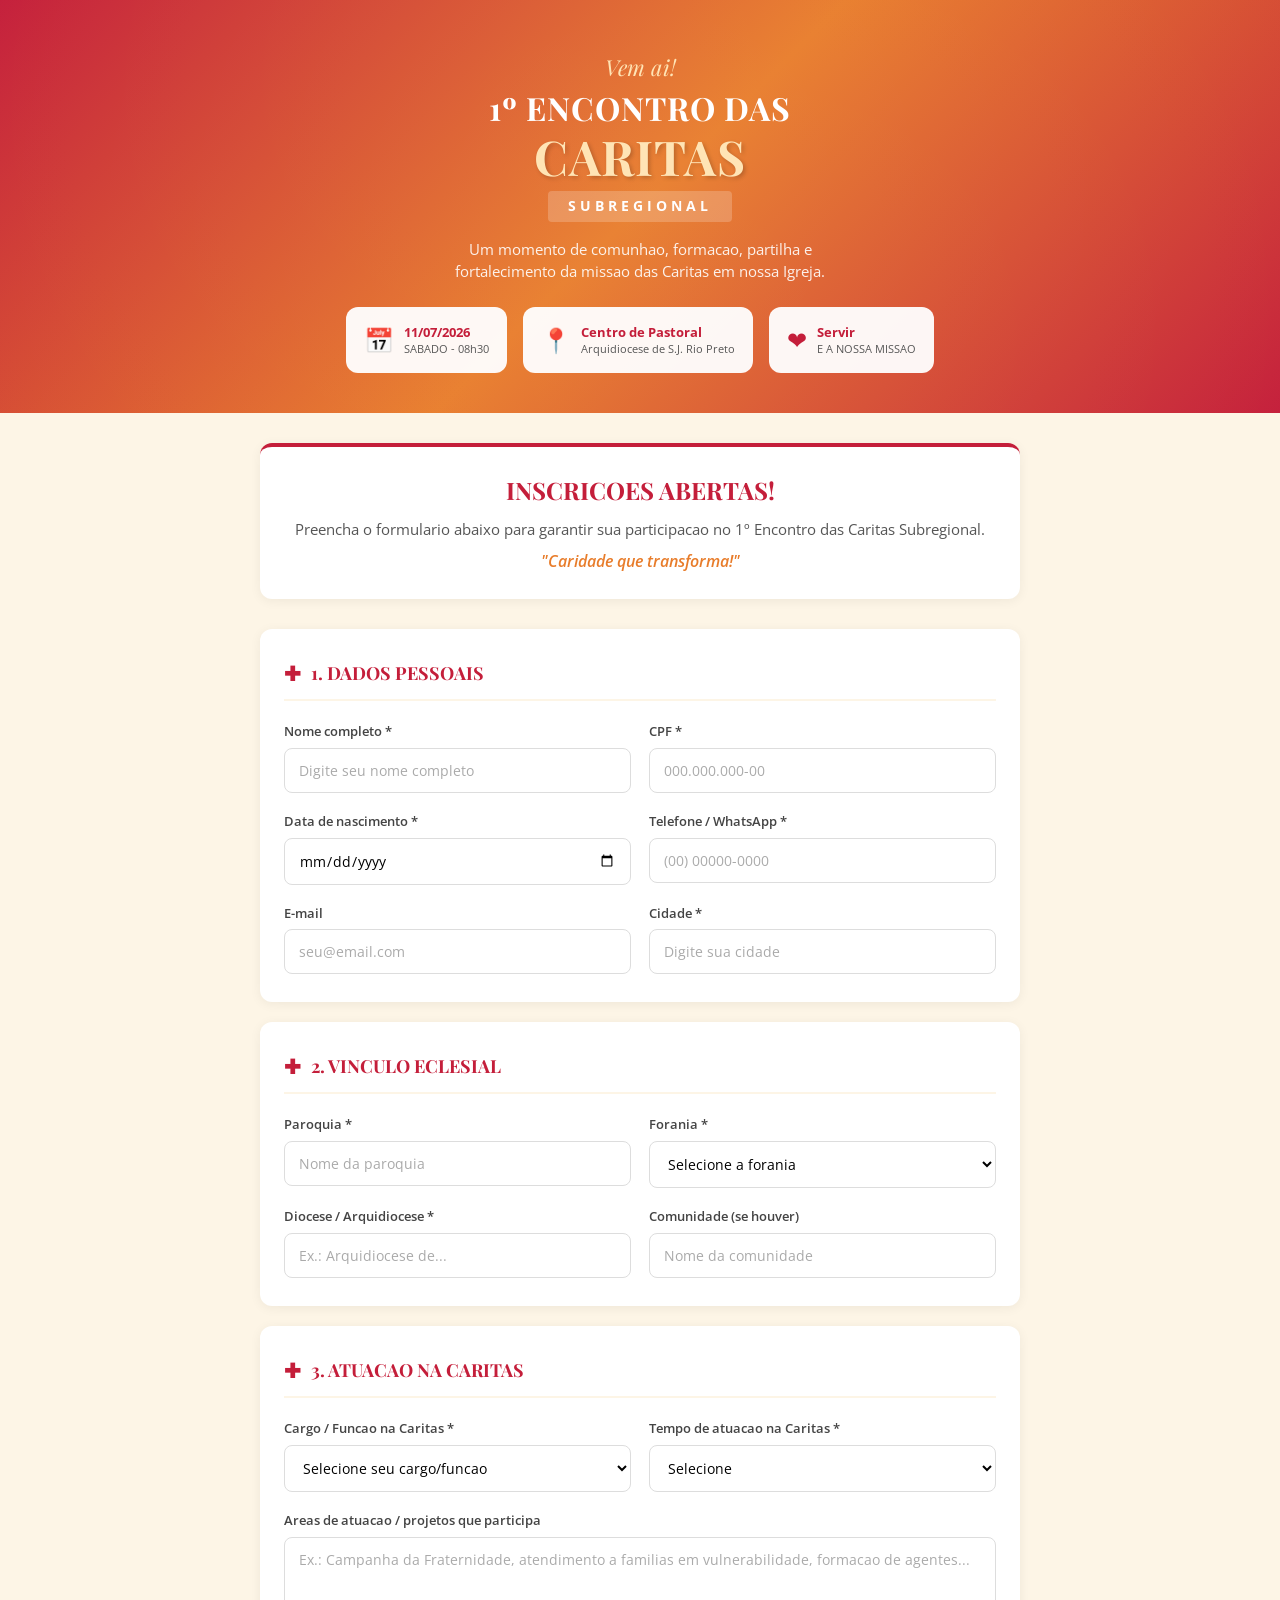
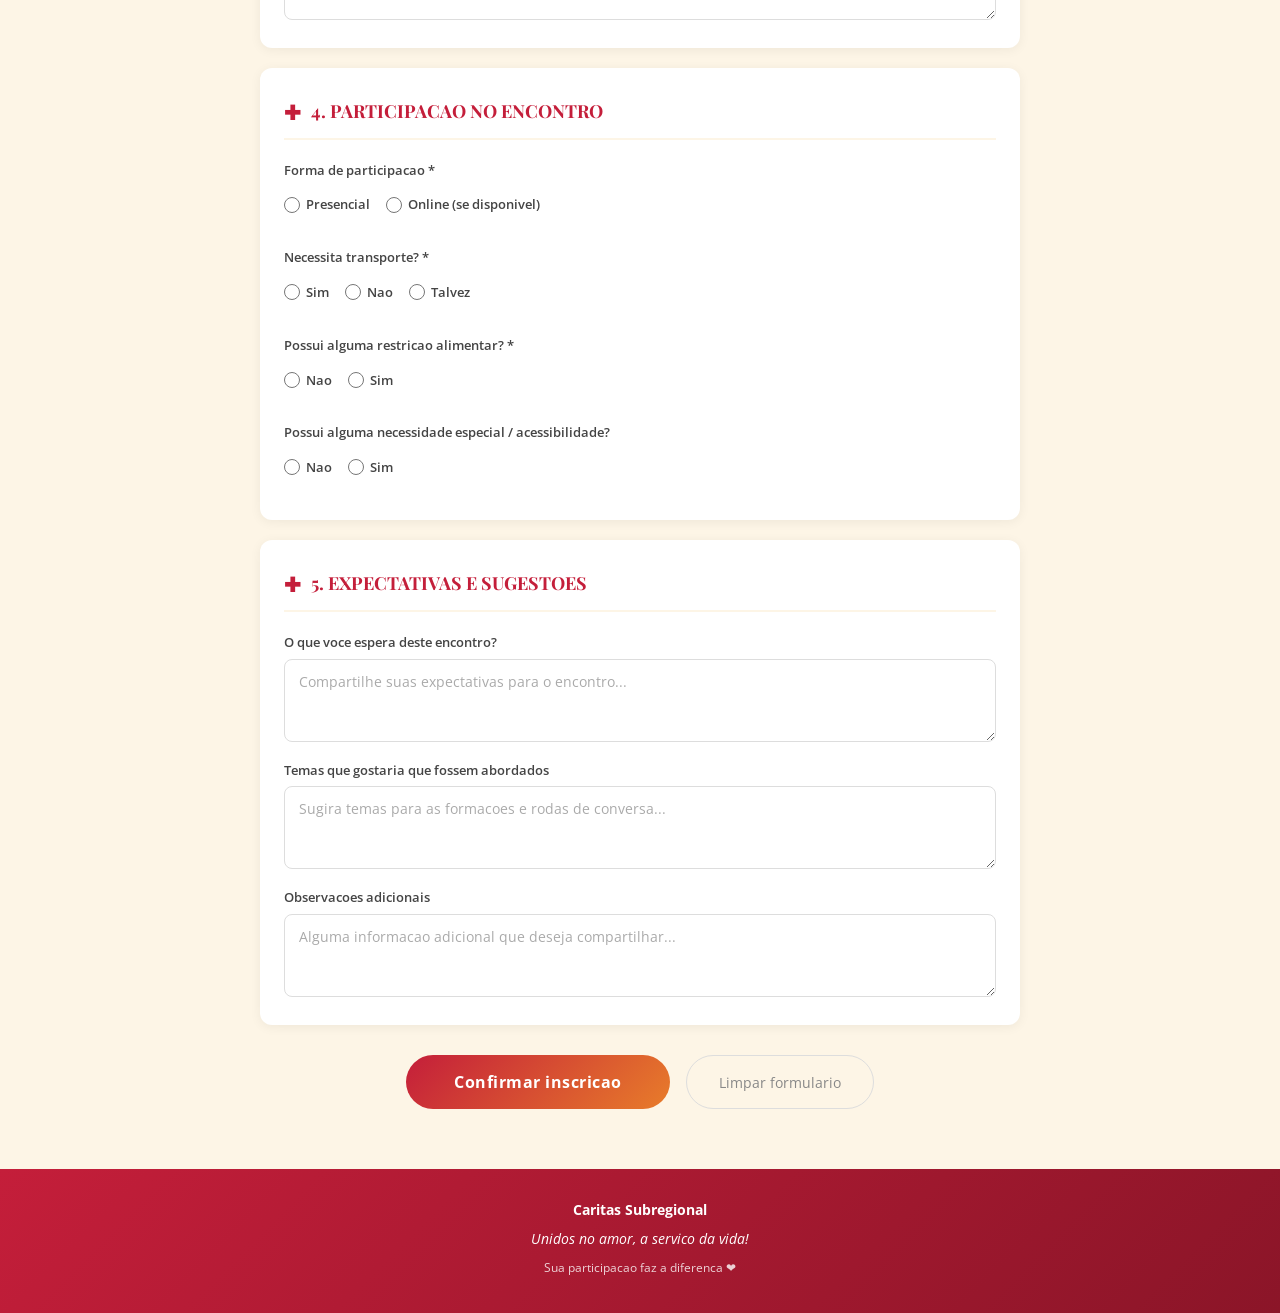
==== index.html @ 65e2354c "Add files via upload" ====
<!DOCTYPE html>
<html lang="pt-BR">
<head>
    <meta charset="UTF-8">
    <meta name="viewport" content="width=device-width, initial-scale=1.0">
    <title>1º Encontro das Cáritas Subregional - Inscrição</title>
    <link rel="preconnect" href="https://fonts.googleapis.com">
    <link rel="preconnect" href="https://fonts.gstatic.com" crossorigin>
    <link href="https://fonts.googleapis.com/css2?family=Playfair+Display:wght@400;600;700&family=Open+Sans:wght@400;500;600&display=swap" rel="stylesheet">
    <link rel="stylesheet" href="style.css">
</head>
<body>
    <!-- Header -->
    <header class="header">
        <div class="header-content">
            <p class="header-vem-ai">Vem ai!</p>
            <h1 class="header-title">1º ENCONTRO DAS<br><span class="highlight">CARITAS</span></h1>
            <p class="header-subtitle-tag">SUBREGIONAL</p>
            <p class="header-subtitle">Um momento de comunhao, formacao, partilha e<br>fortalecimento da missao das Caritas em nossa Igreja.</p>
            <div class="header-badges">
                <div class="badge-item">
                    <span class="badge-icon">&#128197;</span>
                    <span class="badge-text"><strong>11/07/2026</strong><br>SABADO - 08h30</span>
                </div>
                <div class="badge-item">
                    <span class="badge-icon">&#128205;</span>
                    <span class="badge-text"><strong>Centro de Pastoral</strong><br>Arquidiocese de S.J. Rio Preto</span>
                </div>
                <div class="badge-item">
                    <span class="badge-icon">&#10084;</span>
                    <span class="badge-text"><strong>Servir</strong><br>E A NOSSA MISSAO</span>
                </div>
            </div>
        </div>
    </header>

    <!-- Formulario -->
    <main class="container">
        <!-- Comunicado -->
        <div class="comunicado">
            <p class="comunicado-titulo">INSCRICOES ABERTAS!</p>
            <p class="comunicado-texto">Preencha o formulario abaixo para garantir sua participacao no 1º Encontro das Caritas Subregional.</p>
            <p class="comunicado-slogan"><em>"Caridade que transforma!"</em></p>
        </div>

        <form id="inscricaoForm">

            <!-- Secao 1 - Dados Pessoais -->
            <section class="form-section">
                <h2 class="section-title"><span class="section-icon">&#10010;</span> 1. DADOS PESSOAIS</h2>
                <div class="form-grid">
                    <div class="form-group">
                        <label for="nomeCompleto">Nome completo *</label>
                        <input type="text" id="nomeCompleto" name="nomeCompleto" placeholder="Digite seu nome completo" required>
                    </div>
                    <div class="form-group">
                        <label for="cpf">CPF *</label>
                        <input type="text" id="cpf" name="cpf" placeholder="000.000.000-00" required>
                    </div>
                    <div class="form-group">
                        <label for="dataNascimento">Data de nascimento *</label>
                        <input type="date" id="dataNascimento" name="dataNascimento" required>
                    </div>
                    <div class="form-group">
                        <label for="telefone">Telefone / WhatsApp *</label>
                        <input type="tel" id="telefone" name="telefone" placeholder="(00) 00000-0000" required>
                    </div>
                    <div class="form-group">
                        <label for="email">E-mail</label>
                        <input type="email" id="email" name="email" placeholder="seu@email.com">
                    </div>
                    <div class="form-group">
                        <label for="cidade">Cidade *</label>
                        <input type="text" id="cidade" name="cidade" placeholder="Digite sua cidade" required>
                    </div>
                </div>
            </section>

            <!-- Secao 2 - Vinculo Eclesial -->
            <section class="form-section">
                <h2 class="section-title"><span class="section-icon">&#10010;</span> 2. VINCULO ECLESIAL</h2>
                <div class="form-grid">
                    <div class="form-group">
                        <label for="paroquia">Paroquia *</label>
                        <input type="text" id="paroquia" name="paroquia" placeholder="Nome da paroquia" required>
                    </div>
                    <div class="form-group">
                        <label for="forania">Forania *</label>
                        <select id="forania" name="forania" required>
                            <option value="">Selecione a forania</option>
                            <option value="Forania Sagrado Coracao de Jesus">Forania Sagrado Coracao de Jesus</option>
                            <option value="Forania Santo Antonio de Padua">Forania Santo Antonio de Padua</option>
                            <option value="Forania Sao Judas Tadeu">Forania Sao Judas Tadeu</option>
                            <option value="Forania Nossa Senhora do Carmo">Forania Nossa Senhora do Carmo</option>
                            <option value="Forania Sao Jose">Forania Sao Jose</option>
                            <option value="Forania Madre Assunta">Forania Madre Assunta</option>
                            <option value="Forania Nossa Senhora Aparecida">Forania Nossa Senhora Aparecida</option>
                            <option value="Forania Monsenhor Angelo Angioni">Forania Monsenhor Angelo Angioni</option>
                            <option value="Forania Senhor Bom Jesus dos Castores">Forania Senhor Bom Jesus dos Castores</option>
                        </select>
                    </div>
                    <div class="form-group">
                        <label for="diocese">Diocese / Arquidiocese *</label>
                        <input type="text" id="diocese" name="diocese" placeholder="Ex.: Arquidiocese de..." required>
                    </div>
                    <div class="form-group">
                        <label for="comunidade">Comunidade (se houver)</label>
                        <input type="text" id="comunidade" name="comunidade" placeholder="Nome da comunidade">
                    </div>
                </div>
            </section>

            <!-- Secao 3 - Atuacao na Caritas -->
            <section class="form-section">
                <h2 class="section-title"><span class="section-icon">&#10010;</span> 3. ATUACAO NA CARITAS</h2>
                <div class="form-grid">
                    <div class="form-group">
                        <label for="cargoFuncao">Cargo / Funcao na Caritas *</label>
                        <select id="cargoFuncao" name="cargoFuncao" required>
                            <option value="">Selecione seu cargo/funcao</option>
                            <option value="Coordenador(a) Diocesano(a)">Coordenador(a) Diocesano(a)</option>
                            <option value="Coordenador(a) Paroquial">Coordenador(a) Paroquial</option>
                            <option value="Coordenador(a) Comunitario(a)">Coordenador(a) Comunitario(a)</option>
                            <option value="Vice-coordenador(a)">Vice-coordenador(a)</option>
                            <option value="Secretario(a)">Secretario(a)</option>
                            <option value="Tesoureiro(a)">Tesoureiro(a)</option>
                            <option value="Agente de Caridade">Agente de Caridade</option>
                            <option value="Voluntario(a)">Voluntario(a)</option>
                            <option value="Assessor(a) Eclesiastico(a)">Assessor(a) Eclesiastico(a)</option>
                            <option value="Membro da Diretoria">Membro da Diretoria</option>
                            <option value="Outro">Outro</option>
                        </select>
                    </div>
                    <div class="form-group" id="cargoOutroGroup" style="display: none;">
                        <label for="cargoOutro">Especifique o cargo/funcao *</label>
                        <input type="text" id="cargoOutro" name="cargoOutro" placeholder="Descreva seu cargo ou funcao">
                    </div>
                    <div class="form-group">
                        <label for="tempoAtuacao">Tempo de atuacao na Caritas *</label>
                        <select id="tempoAtuacao" name="tempoAtuacao" required>
                            <option value="">Selecione</option>
                            <option value="Menos de 1 ano">Menos de 1 ano</option>
                            <option value="1 a 3 anos">1 a 3 anos</option>
                            <option value="3 a 5 anos">3 a 5 anos</option>
                            <option value="5 a 10 anos">5 a 10 anos</option>
                            <option value="Mais de 10 anos">Mais de 10 anos</option>
                        </select>
                    </div>
                    <div class="form-group full-width">
                        <label for="areasAtuacao">Areas de atuacao / projetos que participa</label>
                        <textarea id="areasAtuacao" name="areasAtuacao" placeholder="Ex.: Campanha da Fraternidade, atendimento a familias em vulnerabilidade, formacao de agentes..." rows="3"></textarea>
                    </div>
                </div>
            </section>

            <!-- Secao 4 - Participacao no Encontro -->
            <section class="form-section">
                <h2 class="section-title"><span class="section-icon">&#10010;</span> 4. PARTICIPACAO NO ENCONTRO</h2>
                <div class="form-grid">
                    <div class="form-group full-width">
                        <label>Forma de participacao *</label>
                        <div class="radio-group">
                            <label class="radio-label"><input type="radio" name="formaParticipacao" value="Presencial" required> Presencial</label>
                            <label class="radio-label"><input type="radio" name="formaParticipacao" value="Online (se disponivel)"> Online (se disponivel)</label>
                        </div>
                    </div>
                    <div class="form-group full-width">
                        <label>Necessita transporte? *</label>
                        <div class="radio-group">
                            <label class="radio-label"><input type="radio" name="transporte" value="Sim" required> Sim</label>
                            <label class="radio-label"><input type="radio" name="transporte" value="Nao"> Nao</label>
                            <label class="radio-label"><input type="radio" name="transporte" value="Talvez"> Talvez</label>
                        </div>
                    </div>
                    <div class="form-group full-width">
                        <label>Possui alguma restricao alimentar? *</label>
                        <div class="radio-group">
                            <label class="radio-label"><input type="radio" name="restricaoAlimentar" value="Nao" required> Nao</label>
                            <label class="radio-label"><input type="radio" name="restricaoAlimentar" value="Sim"> Sim</label>
                        </div>
                    </div>
                    <div class="form-group" id="restricaoDetalheGroup" style="display: none;">
                        <label for="restricaoDetalhe">Qual restricao alimentar?</label>
                        <input type="text" id="restricaoDetalhe" name="restricaoDetalhe" placeholder="Ex.: vegetariano, intolerancia a lactose...">
                    </div>
                    <div class="form-group full-width">
                        <label>Possui alguma necessidade especial / acessibilidade?</label>
                        <div class="radio-group">
                            <label class="radio-label"><input type="radio" name="acessibilidade" value="Nao"> Nao</label>
                            <label class="radio-label"><input type="radio" name="acessibilidade" value="Sim"> Sim</label>
                        </div>
                    </div>
                    <div class="form-group" id="acessibilidadeDetalheGroup" style="display: none;">
                        <label for="acessibilidadeDetalhe">Qual necessidade?</label>
                        <input type="text" id="acessibilidadeDetalhe" name="acessibilidadeDetalhe" placeholder="Descreva a necessidade">
                    </div>
                </div>
            </section>

            <!-- Secao 5 - Expectativas -->
            <section class="form-section">
                <h2 class="section-title"><span class="section-icon">&#10010;</span> 5. EXPECTATIVAS E SUGESTOES</h2>
                <div class="form-grid">
                    <div class="form-group full-width">
                        <label for="expectativas">O que voce espera deste encontro?</label>
                        <textarea id="expectativas" name="expectativas" placeholder="Compartilhe suas expectativas para o encontro..." rows="3"></textarea>
                    </div>
                    <div class="form-group full-width">
                        <label for="temasSugeridos">Temas que gostaria que fossem abordados</label>
                        <textarea id="temasSugeridos" name="temasSugeridos" placeholder="Sugira temas para as formacoes e rodas de conversa..." rows="3"></textarea>
                    </div>
                    <div class="form-group full-width">
                        <label for="observacoes">Observacoes adicionais</label>
                        <textarea id="observacoes" name="observacoes" placeholder="Alguma informacao adicional que deseja compartilhar..." rows="3"></textarea>
                    </div>
                </div>
            </section>

            <!-- Botoes -->
            <div class="form-actions">
                <button type="submit" class="btn-submit">Confirmar inscricao</button>
                <button type="reset" class="btn-reset">Limpar formulario</button>
            </div>
        </form>

        <!-- Mensagem de sucesso -->
        <div id="successMessage" class="success-message" style="display: none;">
            <div class="success-icon">&#10003;</div>
            <h3>Inscricao realizada com sucesso!</h3>
            <p>Sua participacao faz a diferenca!</p>
            <div class="pagamento-box">
                <h4>Taxa de inscricao: R$ 35,00</h4>
                <p>Para confirmar sua participacao, efetue o pagamento clicando no botao abaixo:</p>
                <a href="https://pag.ae/81WWPmv7M" target="_blank" class="btn-pagamento">Pagar R$ 35,00 via PagBank</a>
                <p class="pagamento-obs">Aceita Pix, cartao de credito, debito e boleto.</p>
            </div>
            <p><em>"Unidos no amor, a servico da vida!"</em></p>
        </div>

        <!-- Loading -->
        <div id="loadingOverlay" class="loading-overlay" style="display: none;">
            <div class="loading-spinner"></div>
            <p>Enviando inscricao...</p>
        </div>
    </main>

    <!-- Footer -->
    <footer class="footer">
        <p><strong>Caritas Subregional</strong></p>
        <p><em>Unidos no amor, a servico da vida!</em></p>
        <p class="footer-small">Sua participacao faz a diferenca &#10084;</p>
    </footer>

    <script src="script.js"></script>
</body>
</html>
---- style.css ----
/* ============================================================
   CARITAS SUBREGIONAL - 1º Encontro
   Cores: Vermelho (#C41E3A), Laranja (#E87C2A), Bege (#FDF5E6)
   ============================================================ */

* {
    margin: 0;
    padding: 0;
    box-sizing: border-box;
}

body {
    font-family: 'Open Sans', sans-serif;
    background: #FDF5E6;
    color: #333;
    line-height: 1.6;
}

/* ============================================================
   HEADER
   ============================================================ */
.header {
    background: linear-gradient(135deg, #C41E3A 0%, #E87C2A 50%, #C41E3A 100%);
    padding: 50px 20px 40px;
    text-align: center;
    position: relative;
    overflow: hidden;
}

.header::before {
    content: '';
    position: absolute;
    top: -50%;
    left: -50%;
    width: 200%;
    height: 200%;
    background: radial-gradient(circle, rgba(255,255,255,0.05) 0%, transparent 70%);
    animation: pulse 4s ease-in-out infinite;
}

@keyframes pulse {
    0%, 100% { transform: scale(1); }
    50% { transform: scale(1.05); }
}

.header-content {
    position: relative;
    z-index: 1;
    max-width: 700px;
    margin: 0 auto;
}

.header-vem-ai {
    font-family: 'Playfair Display', serif;
    font-style: italic;
    color: #FFE4B5;
    font-size: 22px;
    margin-bottom: 4px;
}

.header-title {
    font-family: 'Playfair Display', serif;
    color: #fff;
    font-size: 32px;
    font-weight: 700;
    letter-spacing: 1px;
    line-height: 1.2;
    margin-bottom: 6px;
}

.header-title .highlight {
    font-size: 48px;
    display: block;
    color: #FFE4B5;
    text-shadow: 2px 2px 4px rgba(0,0,0,0.2);
}

.header-subtitle-tag {
    display: inline-block;
    background: rgba(255,255,255,0.2);
    color: #fff;
    padding: 4px 20px;
    border-radius: 4px;
    font-weight: 700;
    letter-spacing: 4px;
    font-size: 14px;
    margin-bottom: 16px;
}

.header-subtitle {
    color: rgba(255,255,255,0.9);
    font-size: 15px;
    line-height: 1.5;
    margin-bottom: 24px;
}

.header-badges {
    display: flex;
    justify-content: center;
    gap: 16px;
    flex-wrap: wrap;
}

.badge-item {
    background: rgba(255,255,255,0.95);
    border-radius: 12px;
    padding: 14px 18px;
    display: flex;
    align-items: center;
    gap: 10px;
    min-width: 160px;
}

.badge-icon {
    font-size: 24px;
    color: #C41E3A;
}

.badge-text {
    font-size: 11px;
    color: #555;
    text-align: left;
    line-height: 1.4;
}

.badge-text strong {
    color: #C41E3A;
    font-size: 13px;
}

/* ============================================================
   CONTAINER
   ============================================================ */
.container {
    max-width: 800px;
    margin: 0 auto;
    padding: 30px 20px 60px;
}

/* ============================================================
   COMUNICADO
   ============================================================ */
.comunicado {
    background: #fff;
    border-radius: 12px;
    padding: 24px;
    margin-bottom: 30px;
    text-align: center;
    box-shadow: 0 2px 12px rgba(0,0,0,0.06);
    border-top: 4px solid #C41E3A;
}

.comunicado-titulo {
    font-family: 'Playfair Display', serif;
    font-size: 24px;
    font-weight: 700;
    color: #C41E3A;
    margin-bottom: 8px;
}

.comunicado-texto {
    font-size: 15px;
    color: #555;
    margin-bottom: 8px;
}

.comunicado-slogan {
    font-size: 16px;
    color: #E87C2A;
    font-weight: 600;
}

/* ============================================================
   FORM SECTIONS
   ============================================================ */
.form-section {
    background: #fff;
    border-radius: 12px;
    padding: 28px 24px;
    margin-bottom: 20px;
    box-shadow: 0 2px 12px rgba(0,0,0,0.06);
}

.section-title {
    font-family: 'Playfair Display', serif;
    font-size: 18px;
    color: #C41E3A;
    margin-bottom: 20px;
    padding-bottom: 10px;
    border-bottom: 2px solid #FDF5E6;
    display: flex;
    align-items: center;
    gap: 10px;
}

.section-icon {
    color: #C41E3A;
    font-size: 20px;
}

.form-grid {
    display: grid;
    grid-template-columns: repeat(2, 1fr);
    gap: 18px;
}

.form-group {
    display: flex;
    flex-direction: column;
}

.form-group.full-width {
    grid-column: 1 / -1;
}

.form-group label {
    font-size: 13px;
    font-weight: 600;
    color: #444;
    margin-bottom: 6px;
}

.form-group input,
.form-group select,
.form-group textarea {
    padding: 12px 14px;
    border: 1px solid #ddd;
    border-radius: 8px;
    font-size: 14px;
    font-family: 'Open Sans', sans-serif;
    transition: border-color 0.3s, box-shadow 0.3s;
    background: #fff;
}

.form-group input:focus,
.form-group select:focus,
.form-group textarea:focus {
    outline: none;
    border-color: #C41E3A;
    box-shadow: 0 0 0 3px rgba(196, 30, 58, 0.1);
}

.form-group input::placeholder,
.form-group textarea::placeholder {
    color: #aaa;
}

.form-group small {
    font-size: 11px;
    color: #888;
    margin-top: 4px;
}

.form-group textarea {
    resize: vertical;
    min-height: 80px;
}

/* Radio & Checkbox */
.radio-group {
    display: flex;
    flex-wrap: wrap;
    gap: 16px;
    padding: 8px 0;
}

.radio-label {
    display: flex;
    align-items: center;
    gap: 6px;
    font-size: 14px;
    color: #555;
    cursor: pointer;
}

.radio-label input[type="radio"] {
    accent-color: #C41E3A;
    width: 16px;
    height: 16px;
}

/* ============================================================
   BUTTONS
   ============================================================ */
.form-actions {
    display: flex;
    gap: 16px;
    justify-content: center;
    margin-top: 30px;
    flex-wrap: wrap;
}

.btn-submit {
    background: linear-gradient(135deg, #C41E3A, #E87C2A);
    color: #fff;
    border: none;
    padding: 16px 48px;
    font-size: 16px;
    font-weight: 700;
    border-radius: 50px;
    cursor: pointer;
    font-family: 'Open Sans', sans-serif;
    transition: transform 0.2s, box-shadow 0.2s;
    letter-spacing: 0.5px;
}

.btn-submit:hover {
    transform: translateY(-2px);
    box-shadow: 0 6px 20px rgba(196, 30, 58, 0.3);
}

.btn-submit:active {
    transform: translateY(0);
}

.btn-reset {
    background: transparent;
    color: #888;
    border: 1px solid #ddd;
    padding: 16px 32px;
    font-size: 14px;
    border-radius: 50px;
    cursor: pointer;
    font-family: 'Open Sans', sans-serif;
    transition: background 0.2s, color 0.2s;
}

.btn-reset:hover {
    background: #f5f5f5;
    color: #555;
}

/* ============================================================
   SUCCESS MESSAGE
   ============================================================ */
.success-message {
    text-align: center;
    padding: 60px 20px;
}

.success-icon {
    width: 80px;
    height: 80px;
    background: linear-gradient(135deg, #28a745, #20c997);
    color: #fff;
    font-size: 40px;
    border-radius: 50%;
    display: flex;
    align-items: center;
    justify-content: center;
    margin: 0 auto 20px;
}

.success-message h3 {
    font-family: 'Playfair Display', serif;
    font-size: 24px;
    color: #C41E3A;
    margin-bottom: 12px;
}

.success-message p {
    font-size: 15px;
    color: #555;
    line-height: 1.7;
}

/* Pagamento */
.pagamento-box {
    background: #fff9f0;
    border: 2px solid #E87C2A;
    border-radius: 12px;
    padding: 24px;
    margin: 24px 0;
    text-align: center;
}

.pagamento-box h4 {
    font-size: 20px;
    color: #C41E3A;
    margin-bottom: 8px;
}

.pagamento-box p {
    font-size: 14px;
    color: #555;
    margin-bottom: 16px;
}

.btn-pagamento {
    display: inline-block;
    background: linear-gradient(135deg, #00a650, #00c853);
    color: #fff;
    padding: 16px 40px;
    border-radius: 50px;
    font-size: 18px;
    font-weight: 700;
    text-decoration: none;
    transition: transform 0.2s, box-shadow 0.2s;
}

.btn-pagamento:hover {
    transform: translateY(-2px);
    box-shadow: 0 6px 20px rgba(0, 166, 80, 0.3);
}

.pagamento-obs {
    font-size: 12px !important;
    color: #888 !important;
    margin-top: 12px !important;
    margin-bottom: 0 !important;
}

/* ============================================================
   LOADING
   ============================================================ */
.loading-overlay {
    position: fixed;
    top: 0;
    left: 0;
    right: 0;
    bottom: 0;
    background: rgba(0,0,0,0.5);
    display: flex;
    flex-direction: column;
    align-items: center;
    justify-content: center;
    z-index: 9999;
}

.loading-spinner {
    width: 50px;
    height: 50px;
    border: 4px solid rgba(255,255,255,0.3);
    border-top: 4px solid #fff;
    border-radius: 50%;
    animation: spin 0.8s linear infinite;
    margin-bottom: 16px;
}

@keyframes spin {
    to { transform: rotate(360deg); }
}

.loading-overlay p {
    color: #fff;
    font-size: 16px;
    font-weight: 500;
}

/* ============================================================
   FOOTER
   ============================================================ */
.footer {
    background: linear-gradient(135deg, #C41E3A, #8B1528);
    color: #fff;
    text-align: center;
    padding: 30px 20px;
}

.footer p {
    margin-bottom: 6px;
    font-size: 14px;
}

.footer .footer-small {
    font-size: 12px;
    opacity: 0.8;
    margin-top: 8px;
}

/* ============================================================
   RESPONSIVE
   ============================================================ */
@media (max-width: 768px) {
    .header {
        padding: 35px 16px 30px;
    }

    .header-title {
        font-size: 24px;
    }

    .header-title .highlight {
        font-size: 36px;
    }

    .header-badges {
        flex-direction: column;
        align-items: center;
    }

    .badge-item {
        min-width: 220px;
    }

    .form-grid {
        grid-template-columns: 1fr;
    }

    .form-section {
        padding: 20px 16px;
    }

    .form-actions {
        flex-direction: column;
        align-items: center;
    }

    .btn-submit,
    .btn-reset {
        width: 100%;
        max-width: 300px;
    }
}

@media (max-width: 480px) {
    .header-title {
        font-size: 20px;
    }

    .header-title .highlight {
        font-size: 30px;
    }

    .header-subtitle {
        font-size: 13px;
    }

    .comunicado-titulo {
        font-size: 20px;
    }
}
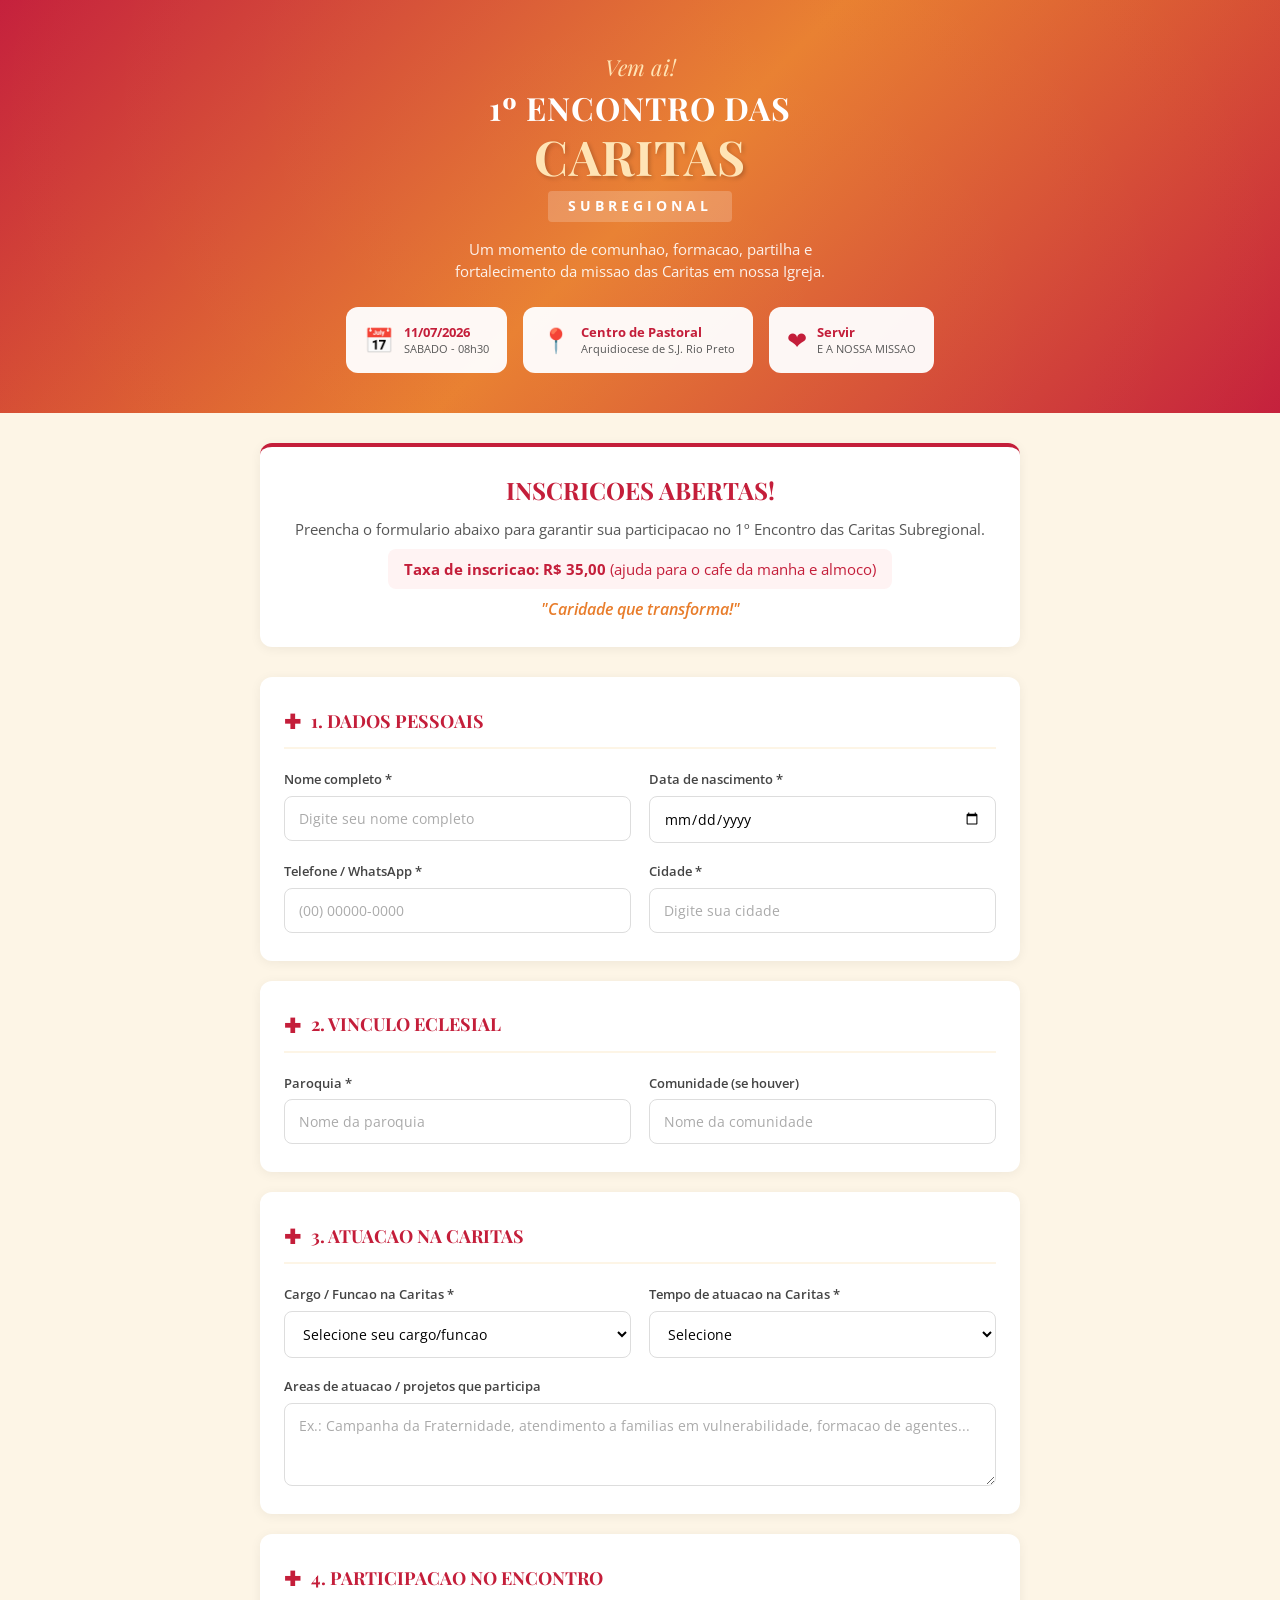
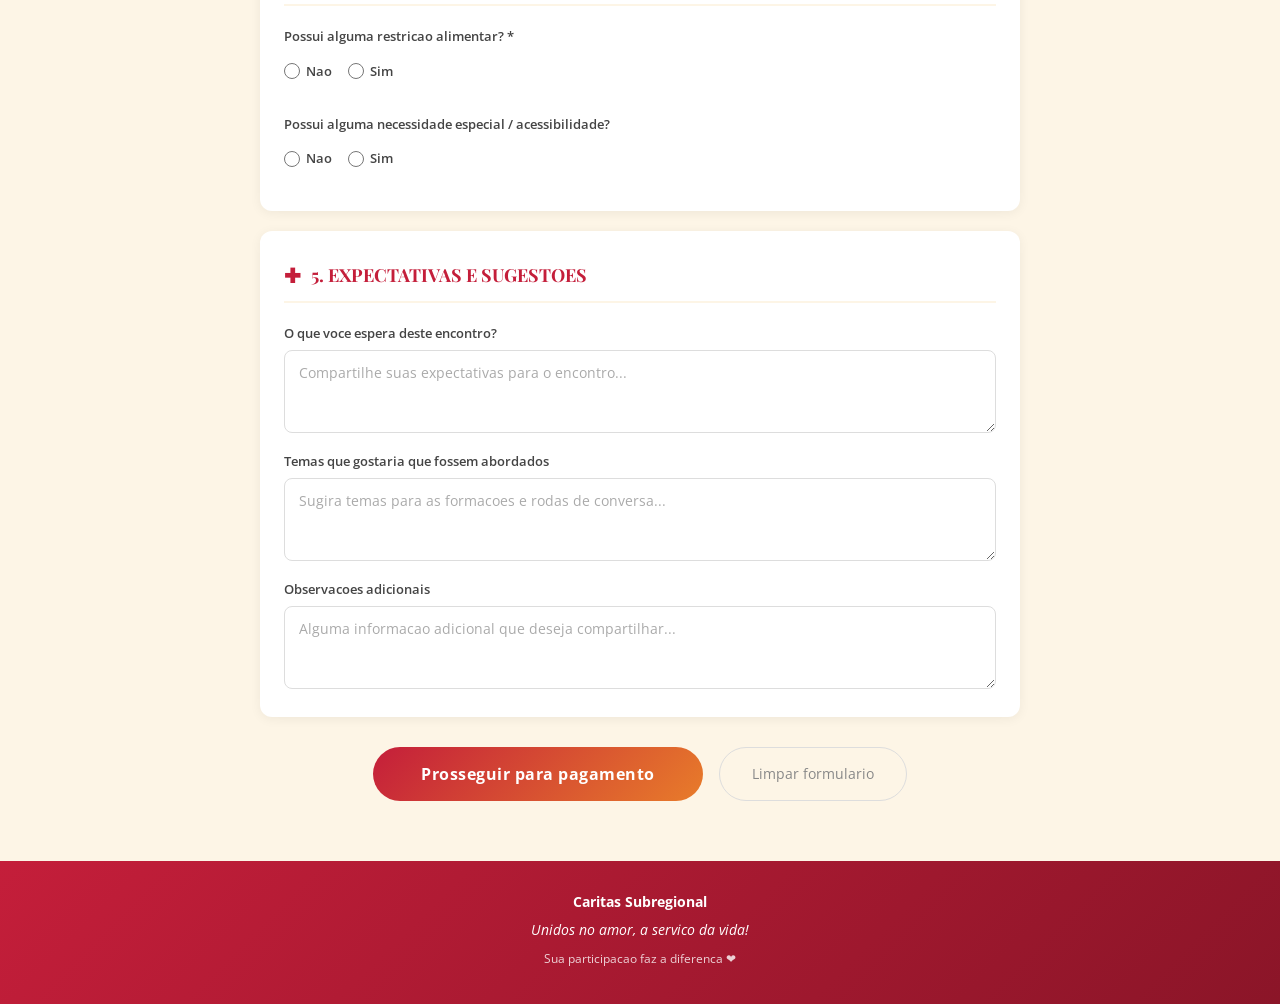
==== commit 954f9f23: "Add files via upload" ====
--- a/index.html
+++ b/index.html
@@ -40,6 +40,7 @@
         <div class="comunicado">
             <p class="comunicado-titulo">INSCRICOES ABERTAS!</p>
             <p class="comunicado-texto">Preencha o formulario abaixo para garantir sua participacao no 1º Encontro das Caritas Subregional.</p>
+            <p class="comunicado-taxa"><strong>Taxa de inscricao: R$ 35,00</strong> (ajuda para o cafe da manha e almoco)</p>
             <p class="comunicado-slogan"><em>"Caridade que transforma!"</em></p>
         </div>
 
@@ -54,10 +55,6 @@
                         <input type="text" id="nomeCompleto" name="nomeCompleto" placeholder="Digite seu nome completo" required>
                     </div>
                     <div class="form-group">
-                        <label for="cpf">CPF *</label>
-                        <input type="text" id="cpf" name="cpf" placeholder="000.000.000-00" required>
-                    </div>
-                    <div class="form-group">
                         <label for="dataNascimento">Data de nascimento *</label>
                         <input type="date" id="dataNascimento" name="dataNascimento" required>
                     </div>
@@ -66,10 +63,6 @@
                         <input type="tel" id="telefone" name="telefone" placeholder="(00) 00000-0000" required>
                     </div>
                     <div class="form-group">
-                        <label for="email">E-mail</label>
-                        <input type="email" id="email" name="email" placeholder="seu@email.com">
-                    </div>
-                    <div class="form-group">
                         <label for="cidade">Cidade *</label>
                         <input type="text" id="cidade" name="cidade" placeholder="Digite sua cidade" required>
                     </div>
@@ -83,25 +76,6 @@
                     <div class="form-group">
                         <label for="paroquia">Paroquia *</label>
                         <input type="text" id="paroquia" name="paroquia" placeholder="Nome da paroquia" required>
-                    </div>
-                    <div class="form-group">
-                        <label for="forania">Forania *</label>
-                        <select id="forania" name="forania" required>
-                            <option value="">Selecione a forania</option>
-                            <option value="Forania Sagrado Coracao de Jesus">Forania Sagrado Coracao de Jesus</option>
-                            <option value="Forania Santo Antonio de Padua">Forania Santo Antonio de Padua</option>
-                            <option value="Forania Sao Judas Tadeu">Forania Sao Judas Tadeu</option>
-                            <option value="Forania Nossa Senhora do Carmo">Forania Nossa Senhora do Carmo</option>
-                            <option value="Forania Sao Jose">Forania Sao Jose</option>
-                            <option value="Forania Madre Assunta">Forania Madre Assunta</option>
-                            <option value="Forania Nossa Senhora Aparecida">Forania Nossa Senhora Aparecida</option>
-                            <option value="Forania Monsenhor Angelo Angioni">Forania Monsenhor Angelo Angioni</option>
-                            <option value="Forania Senhor Bom Jesus dos Castores">Forania Senhor Bom Jesus dos Castores</option>
-                        </select>
-                    </div>
-                    <div class="form-group">
-                        <label for="diocese">Diocese / Arquidiocese *</label>
-                        <input type="text" id="diocese" name="diocese" placeholder="Ex.: Arquidiocese de..." required>
                     </div>
                     <div class="form-group">
                         <label for="comunidade">Comunidade (se houver)</label>
@@ -158,21 +132,6 @@
                 <h2 class="section-title"><span class="section-icon">&#10010;</span> 4. PARTICIPACAO NO ENCONTRO</h2>
                 <div class="form-grid">
                     <div class="form-group full-width">
-                        <label>Forma de participacao *</label>
-                        <div class="radio-group">
-                            <label class="radio-label"><input type="radio" name="formaParticipacao" value="Presencial" required> Presencial</label>
-                            <label class="radio-label"><input type="radio" name="formaParticipacao" value="Online (se disponivel)"> Online (se disponivel)</label>
-                        </div>
-                    </div>
-                    <div class="form-group full-width">
-                        <label>Necessita transporte? *</label>
-                        <div class="radio-group">
-                            <label class="radio-label"><input type="radio" name="transporte" value="Sim" required> Sim</label>
-                            <label class="radio-label"><input type="radio" name="transporte" value="Nao"> Nao</label>
-                            <label class="radio-label"><input type="radio" name="transporte" value="Talvez"> Talvez</label>
-                        </div>
-                    </div>
-                    <div class="form-group full-width">
                         <label>Possui alguma restricao alimentar? *</label>
                         <div class="radio-group">
                             <label class="radio-label"><input type="radio" name="restricaoAlimentar" value="Nao" required> Nao</label>
@@ -218,7 +177,7 @@
 
             <!-- Botoes -->
             <div class="form-actions">
-                <button type="submit" class="btn-submit">Confirmar inscricao</button>
+                <button type="submit" class="btn-submit">Prosseguir para pagamento</button>
                 <button type="reset" class="btn-reset">Limpar formulario</button>
             </div>
         </form>
--- a/style.css
+++ b/style.css
@@ -168,6 +168,16 @@
     font-size: 16px;
     color: #E87C2A;
     font-weight: 600;
+}
+
+.comunicado-taxa {
+    font-size: 15px;
+    color: #C41E3A;
+    margin-bottom: 8px;
+    padding: 8px 16px;
+    background: #fff3f3;
+    border-radius: 8px;
+    display: inline-block;
 }
 
 /* ============================================================
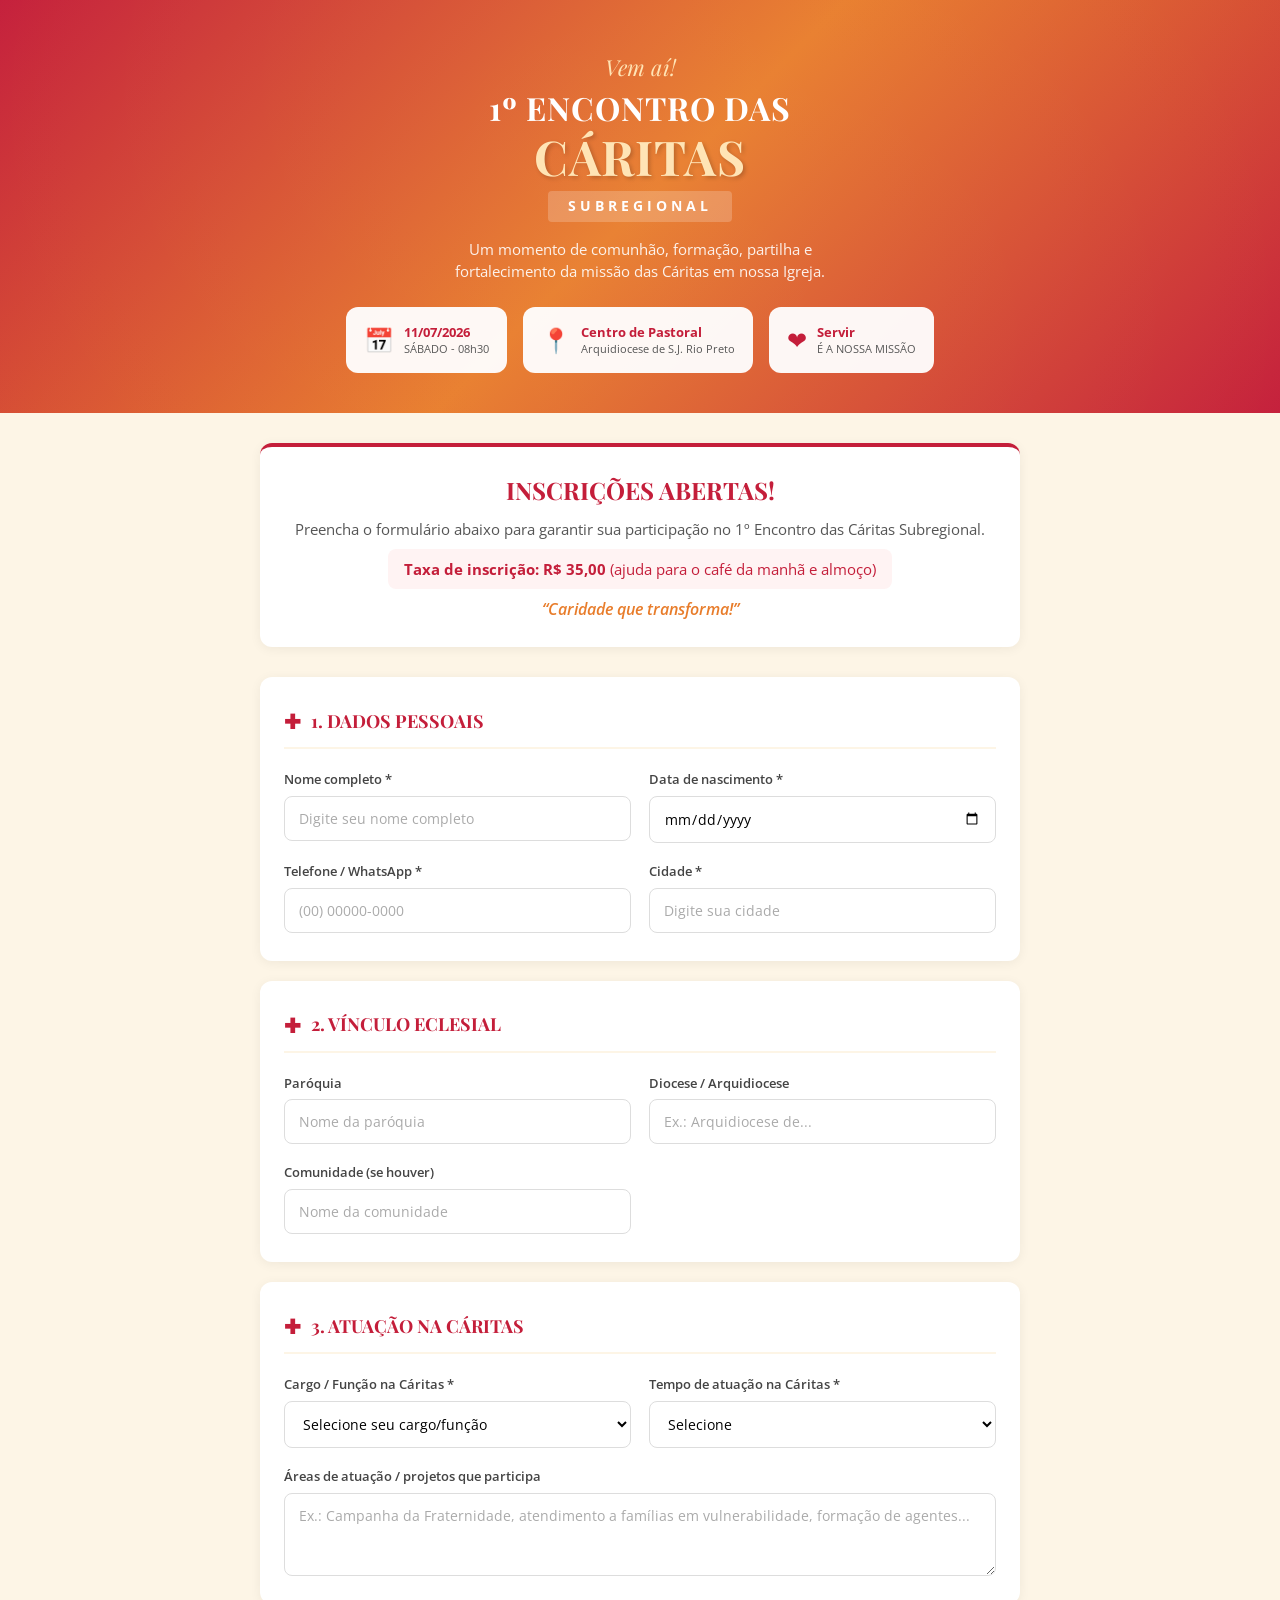
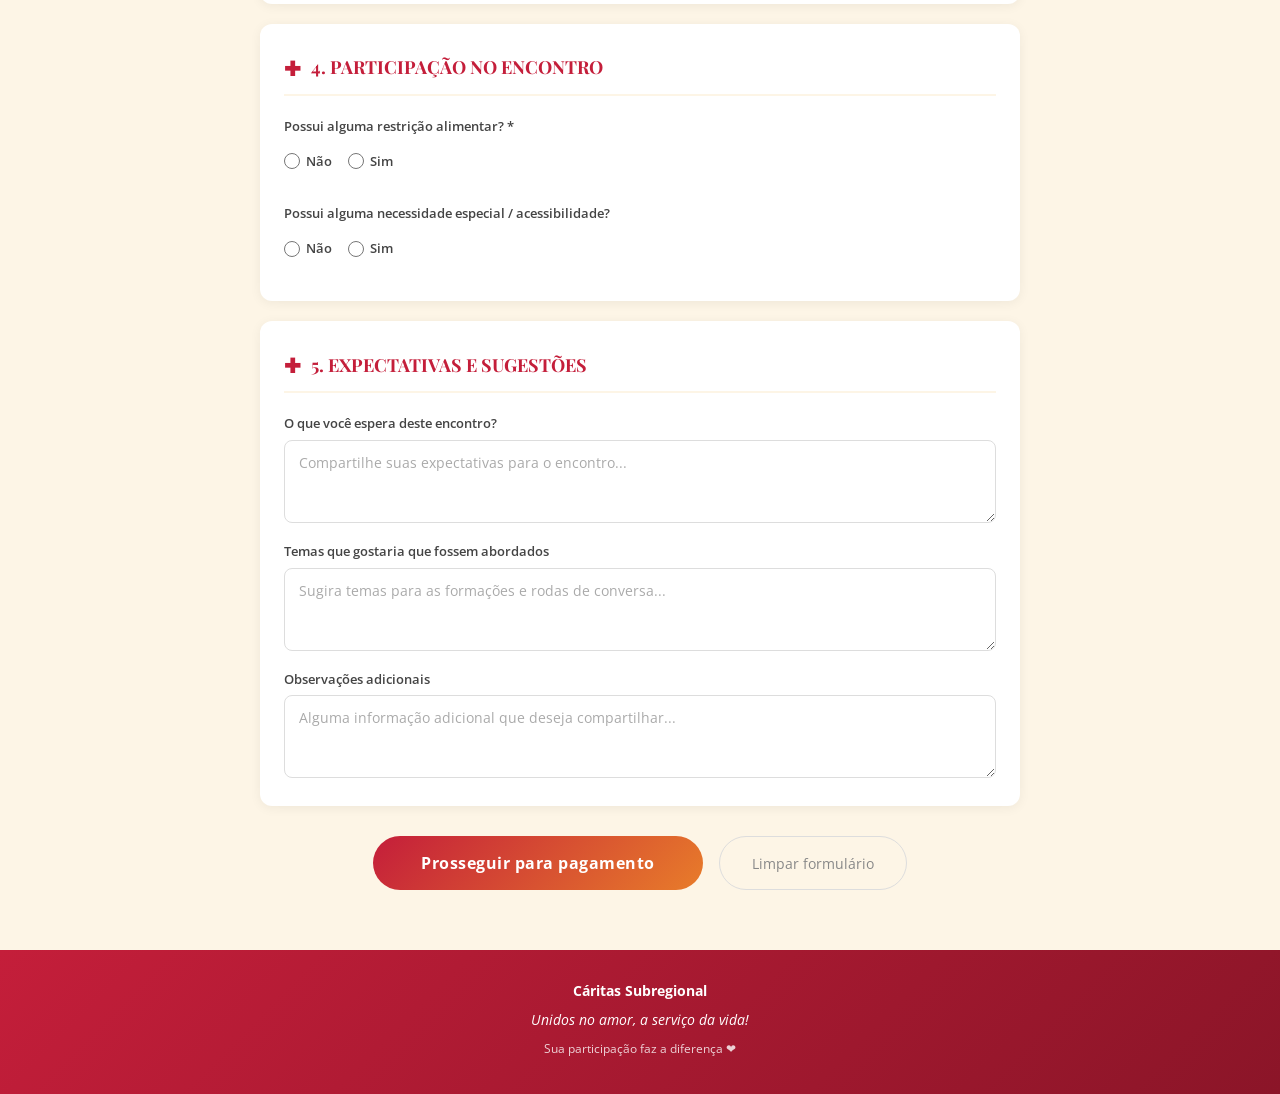
==== commit 552beaff: "Add files via upload" ====
--- a/index.html
+++ b/index.html
@@ -3,7 +3,7 @@
 <head>
     <meta charset="UTF-8">
     <meta name="viewport" content="width=device-width, initial-scale=1.0">
-    <title>1º Encontro das Cáritas Subregional - Inscrição</title>
+    <title>1&#186; Encontro das C&#225;ritas Subregional - Inscri&#231;&#227;o</title>
     <link rel="preconnect" href="https://fonts.googleapis.com">
     <link rel="preconnect" href="https://fonts.gstatic.com" crossorigin>
     <link href="https://fonts.googleapis.com/css2?family=Playfair+Display:wght@400;600;700&family=Open+Sans:wght@400;500;600&display=swap" rel="stylesheet">
@@ -13,14 +13,14 @@
     <!-- Header -->
     <header class="header">
         <div class="header-content">
-            <p class="header-vem-ai">Vem ai!</p>
-            <h1 class="header-title">1º ENCONTRO DAS<br><span class="highlight">CARITAS</span></h1>
+            <p class="header-vem-ai">Vem a&#237;!</p>
+            <h1 class="header-title">1&#186; ENCONTRO DAS<br><span class="highlight">C&#193;RITAS</span></h1>
             <p class="header-subtitle-tag">SUBREGIONAL</p>
-            <p class="header-subtitle">Um momento de comunhao, formacao, partilha e<br>fortalecimento da missao das Caritas em nossa Igreja.</p>
+            <p class="header-subtitle">Um momento de comunh&#227;o, forma&#231;&#227;o, partilha e<br>fortalecimento da miss&#227;o das C&#225;ritas em nossa Igreja.</p>
             <div class="header-badges">
                 <div class="badge-item">
                     <span class="badge-icon">&#128197;</span>
-                    <span class="badge-text"><strong>11/07/2026</strong><br>SABADO - 08h30</span>
+                    <span class="badge-text"><strong>11/07/2026</strong><br>S&#193;BADO - 08h30</span>
                 </div>
                 <div class="badge-item">
                     <span class="badge-icon">&#128205;</span>
@@ -28,25 +28,25 @@
                 </div>
                 <div class="badge-item">
                     <span class="badge-icon">&#10084;</span>
-                    <span class="badge-text"><strong>Servir</strong><br>E A NOSSA MISSAO</span>
+                    <span class="badge-text"><strong>Servir</strong><br>&#201; A NOSSA MISS&#195;O</span>
                 </div>
             </div>
         </div>
     </header>
 
-    <!-- Formulario -->
+    <!-- Formul&#225;rio -->
     <main class="container">
         <!-- Comunicado -->
         <div class="comunicado">
-            <p class="comunicado-titulo">INSCRICOES ABERTAS!</p>
-            <p class="comunicado-texto">Preencha o formulario abaixo para garantir sua participacao no 1º Encontro das Caritas Subregional.</p>
-            <p class="comunicado-taxa"><strong>Taxa de inscricao: R$ 35,00</strong> (ajuda para o cafe da manha e almoco)</p>
-            <p class="comunicado-slogan"><em>"Caridade que transforma!"</em></p>
+            <p class="comunicado-titulo">INSCRI&#199;&#213;ES ABERTAS!</p>
+            <p class="comunicado-texto">Preencha o formul&#225;rio abaixo para garantir sua participa&#231;&#227;o no 1&#186; Encontro das C&#225;ritas Subregional.</p>
+            <p class="comunicado-taxa"><strong>Taxa de inscri&#231;&#227;o: R$ 35,00</strong> (ajuda para o caf&#233; da manh&#227; e almo&#231;o)</p>
+            <p class="comunicado-slogan"><em>&#8220;Caridade que transforma!&#8221;</em></p>
         </div>
 
         <form id="inscricaoForm">
 
-            <!-- Secao 1 - Dados Pessoais -->
+            <!-- Se&#231;&#227;o 1 - Dados Pessoais -->
             <section class="form-section">
                 <h2 class="section-title"><span class="section-icon">&#10010;</span> 1. DADOS PESSOAIS</h2>
                 <div class="form-grid">
@@ -69,13 +69,17 @@
                 </div>
             </section>
 
-            <!-- Secao 2 - Vinculo Eclesial -->
-            <section class="form-section">
-                <h2 class="section-title"><span class="section-icon">&#10010;</span> 2. VINCULO ECLESIAL</h2>
-                <div class="form-grid">
-                    <div class="form-group">
-                        <label for="paroquia">Paroquia *</label>
-                        <input type="text" id="paroquia" name="paroquia" placeholder="Nome da paroquia" required>
+            <!-- Se&#231;&#227;o 2 - V&#237;nculo Eclesial -->
+            <section class="form-section">
+                <h2 class="section-title"><span class="section-icon">&#10010;</span> 2. V&#205;NCULO ECLESIAL</h2>
+                <div class="form-grid">
+                    <div class="form-group">
+                        <label for="paroquia">Par&#243;quia</label>
+                        <input type="text" id="paroquia" name="paroquia" placeholder="Nome da par&#243;quia">
+                    </div>
+                    <div class="form-group">
+                        <label for="diocese">Diocese / Arquidiocese</label>
+                        <input type="text" id="diocese" name="diocese" placeholder="Ex.: Arquidiocese de...">
                     </div>
                     <div class="form-group">
                         <label for="comunidade">Comunidade (se houver)</label>
@@ -84,33 +88,33 @@
                 </div>
             </section>
 
-            <!-- Secao 3 - Atuacao na Caritas -->
-            <section class="form-section">
-                <h2 class="section-title"><span class="section-icon">&#10010;</span> 3. ATUACAO NA CARITAS</h2>
-                <div class="form-grid">
-                    <div class="form-group">
-                        <label for="cargoFuncao">Cargo / Funcao na Caritas *</label>
+            <!-- Se&#231;&#227;o 3 - Atua&#231;&#227;o na C&#225;ritas -->
+            <section class="form-section">
+                <h2 class="section-title"><span class="section-icon">&#10010;</span> 3. ATUA&#199;&#195;O NA C&#193;RITAS</h2>
+                <div class="form-grid">
+                    <div class="form-group">
+                        <label for="cargoFuncao">Cargo / Fun&#231;&#227;o na C&#225;ritas *</label>
                         <select id="cargoFuncao" name="cargoFuncao" required>
-                            <option value="">Selecione seu cargo/funcao</option>
+                            <option value="">Selecione seu cargo/fun&#231;&#227;o</option>
                             <option value="Coordenador(a) Diocesano(a)">Coordenador(a) Diocesano(a)</option>
                             <option value="Coordenador(a) Paroquial">Coordenador(a) Paroquial</option>
-                            <option value="Coordenador(a) Comunitario(a)">Coordenador(a) Comunitario(a)</option>
+                            <option value="Coordenador(a) Comunit&#225;rio(a)">Coordenador(a) Comunit&#225;rio(a)</option>
                             <option value="Vice-coordenador(a)">Vice-coordenador(a)</option>
-                            <option value="Secretario(a)">Secretario(a)</option>
+                            <option value="Secret&#225;rio(a)">Secret&#225;rio(a)</option>
                             <option value="Tesoureiro(a)">Tesoureiro(a)</option>
                             <option value="Agente de Caridade">Agente de Caridade</option>
-                            <option value="Voluntario(a)">Voluntario(a)</option>
-                            <option value="Assessor(a) Eclesiastico(a)">Assessor(a) Eclesiastico(a)</option>
+                            <option value="Volunt&#225;rio(a)">Volunt&#225;rio(a)</option>
+                            <option value="Assessor(a) Eclesi&#225;stico(a)">Assessor(a) Eclesi&#225;stico(a)</option>
                             <option value="Membro da Diretoria">Membro da Diretoria</option>
                             <option value="Outro">Outro</option>
                         </select>
                     </div>
                     <div class="form-group" id="cargoOutroGroup" style="display: none;">
-                        <label for="cargoOutro">Especifique o cargo/funcao *</label>
-                        <input type="text" id="cargoOutro" name="cargoOutro" placeholder="Descreva seu cargo ou funcao">
-                    </div>
-                    <div class="form-group">
-                        <label for="tempoAtuacao">Tempo de atuacao na Caritas *</label>
+                        <label for="cargoOutro">Especifique o cargo/fun&#231;&#227;o *</label>
+                        <input type="text" id="cargoOutro" name="cargoOutro" placeholder="Descreva seu cargo ou fun&#231;&#227;o">
+                    </div>
+                    <div class="form-group">
+                        <label for="tempoAtuacao">Tempo de atua&#231;&#227;o na C&#225;ritas *</label>
                         <select id="tempoAtuacao" name="tempoAtuacao" required>
                             <option value="">Selecione</option>
                             <option value="Menos de 1 ano">Menos de 1 ano</option>
@@ -121,31 +125,31 @@
                         </select>
                     </div>
                     <div class="form-group full-width">
-                        <label for="areasAtuacao">Areas de atuacao / projetos que participa</label>
-                        <textarea id="areasAtuacao" name="areasAtuacao" placeholder="Ex.: Campanha da Fraternidade, atendimento a familias em vulnerabilidade, formacao de agentes..." rows="3"></textarea>
-                    </div>
-                </div>
-            </section>
-
-            <!-- Secao 4 - Participacao no Encontro -->
-            <section class="form-section">
-                <h2 class="section-title"><span class="section-icon">&#10010;</span> 4. PARTICIPACAO NO ENCONTRO</h2>
-                <div class="form-grid">
-                    <div class="form-group full-width">
-                        <label>Possui alguma restricao alimentar? *</label>
+                        <label for="areasAtuacao">&#193;reas de atua&#231;&#227;o / projetos que participa</label>
+                        <textarea id="areasAtuacao" name="areasAtuacao" placeholder="Ex.: Campanha da Fraternidade, atendimento a fam&#237;lias em vulnerabilidade, forma&#231;&#227;o de agentes..." rows="3"></textarea>
+                    </div>
+                </div>
+            </section>
+
+            <!-- Se&#231;&#227;o 4 - Participa&#231;&#227;o no Encontro -->
+            <section class="form-section">
+                <h2 class="section-title"><span class="section-icon">&#10010;</span> 4. PARTICIPA&#199;&#195;O NO ENCONTRO</h2>
+                <div class="form-grid">
+                    <div class="form-group full-width">
+                        <label>Possui alguma restri&#231;&#227;o alimentar? *</label>
                         <div class="radio-group">
-                            <label class="radio-label"><input type="radio" name="restricaoAlimentar" value="Nao" required> Nao</label>
+                            <label class="radio-label"><input type="radio" name="restricaoAlimentar" value="N&#227;o" required> N&#227;o</label>
                             <label class="radio-label"><input type="radio" name="restricaoAlimentar" value="Sim"> Sim</label>
                         </div>
                     </div>
                     <div class="form-group" id="restricaoDetalheGroup" style="display: none;">
-                        <label for="restricaoDetalhe">Qual restricao alimentar?</label>
-                        <input type="text" id="restricaoDetalhe" name="restricaoDetalhe" placeholder="Ex.: vegetariano, intolerancia a lactose...">
+                        <label for="restricaoDetalhe">Qual restri&#231;&#227;o alimentar?</label>
+                        <input type="text" id="restricaoDetalhe" name="restricaoDetalhe" placeholder="Ex.: vegetariano, intoler&#226;ncia a lactose...">
                     </div>
                     <div class="form-group full-width">
                         <label>Possui alguma necessidade especial / acessibilidade?</label>
                         <div class="radio-group">
-                            <label class="radio-label"><input type="radio" name="acessibilidade" value="Nao"> Nao</label>
+                            <label class="radio-label"><input type="radio" name="acessibilidade" value="N&#227;o"> N&#227;o</label>
                             <label class="radio-label"><input type="radio" name="acessibilidade" value="Sim"> Sim</label>
                         </div>
                     </div>
@@ -156,58 +160,58 @@
                 </div>
             </section>
 
-            <!-- Secao 5 - Expectativas -->
-            <section class="form-section">
-                <h2 class="section-title"><span class="section-icon">&#10010;</span> 5. EXPECTATIVAS E SUGESTOES</h2>
-                <div class="form-grid">
-                    <div class="form-group full-width">
-                        <label for="expectativas">O que voce espera deste encontro?</label>
+            <!-- Se&#231;&#227;o 5 - Expectativas -->
+            <section class="form-section">
+                <h2 class="section-title"><span class="section-icon">&#10010;</span> 5. EXPECTATIVAS E SUGEST&#213;ES</h2>
+                <div class="form-grid">
+                    <div class="form-group full-width">
+                        <label for="expectativas">O que voc&#234; espera deste encontro?</label>
                         <textarea id="expectativas" name="expectativas" placeholder="Compartilhe suas expectativas para o encontro..." rows="3"></textarea>
                     </div>
                     <div class="form-group full-width">
                         <label for="temasSugeridos">Temas que gostaria que fossem abordados</label>
-                        <textarea id="temasSugeridos" name="temasSugeridos" placeholder="Sugira temas para as formacoes e rodas de conversa..." rows="3"></textarea>
-                    </div>
-                    <div class="form-group full-width">
-                        <label for="observacoes">Observacoes adicionais</label>
-                        <textarea id="observacoes" name="observacoes" placeholder="Alguma informacao adicional que deseja compartilhar..." rows="3"></textarea>
-                    </div>
-                </div>
-            </section>
-
-            <!-- Botoes -->
+                        <textarea id="temasSugeridos" name="temasSugeridos" placeholder="Sugira temas para as forma&#231;&#245;es e rodas de conversa..." rows="3"></textarea>
+                    </div>
+                    <div class="form-group full-width">
+                        <label for="observacoes">Observa&#231;&#245;es adicionais</label>
+                        <textarea id="observacoes" name="observacoes" placeholder="Alguma informa&#231;&#227;o adicional que deseja compartilhar..." rows="3"></textarea>
+                    </div>
+                </div>
+            </section>
+
+            <!-- Bot&#245;es -->
             <div class="form-actions">
                 <button type="submit" class="btn-submit">Prosseguir para pagamento</button>
-                <button type="reset" class="btn-reset">Limpar formulario</button>
+                <button type="reset" class="btn-reset">Limpar formul&#225;rio</button>
             </div>
         </form>
 
         <!-- Mensagem de sucesso -->
         <div id="successMessage" class="success-message" style="display: none;">
             <div class="success-icon">&#10003;</div>
-            <h3>Inscricao realizada com sucesso!</h3>
-            <p>Sua participacao faz a diferenca!</p>
+            <h3>Inscri&#231;&#227;o realizada com sucesso!</h3>
+            <p>Sua participa&#231;&#227;o faz a diferen&#231;a!</p>
             <div class="pagamento-box">
-                <h4>Taxa de inscricao: R$ 35,00</h4>
-                <p>Para confirmar sua participacao, efetue o pagamento clicando no botao abaixo:</p>
+                <h4>Taxa de inscri&#231;&#227;o: R$ 35,00</h4>
+                <p>Para confirmar sua participa&#231;&#227;o, efetue o pagamento clicando no bot&#227;o abaixo:</p>
                 <a href="https://pag.ae/81WWPmv7M" target="_blank" class="btn-pagamento">Pagar R$ 35,00 via PagBank</a>
-                <p class="pagamento-obs">Aceita Pix, cartao de credito, debito e boleto.</p>
+                <p class="pagamento-obs">Aceita Pix, cart&#227;o de cr&#233;dito, d&#233;bito e boleto.</p>
             </div>
-            <p><em>"Unidos no amor, a servico da vida!"</em></p>
+            <p><em>&#8220;Unidos no amor, a servi&#231;o da vida!&#8221;</em></p>
         </div>
 
         <!-- Loading -->
         <div id="loadingOverlay" class="loading-overlay" style="display: none;">
             <div class="loading-spinner"></div>
-            <p>Enviando inscricao...</p>
+            <p>Enviando inscri&#231;&#227;o...</p>
         </div>
     </main>
 
     <!-- Footer -->
     <footer class="footer">
-        <p><strong>Caritas Subregional</strong></p>
-        <p><em>Unidos no amor, a servico da vida!</em></p>
-        <p class="footer-small">Sua participacao faz a diferenca &#10084;</p>
+        <p><strong>C&#225;ritas Subregional</strong></p>
+        <p><em>Unidos no amor, a servi&#231;o da vida!</em></p>
+        <p class="footer-small">Sua participa&#231;&#227;o faz a diferen&#231;a &#10084;</p>
     </footer>
 
     <script src="script.js"></script>
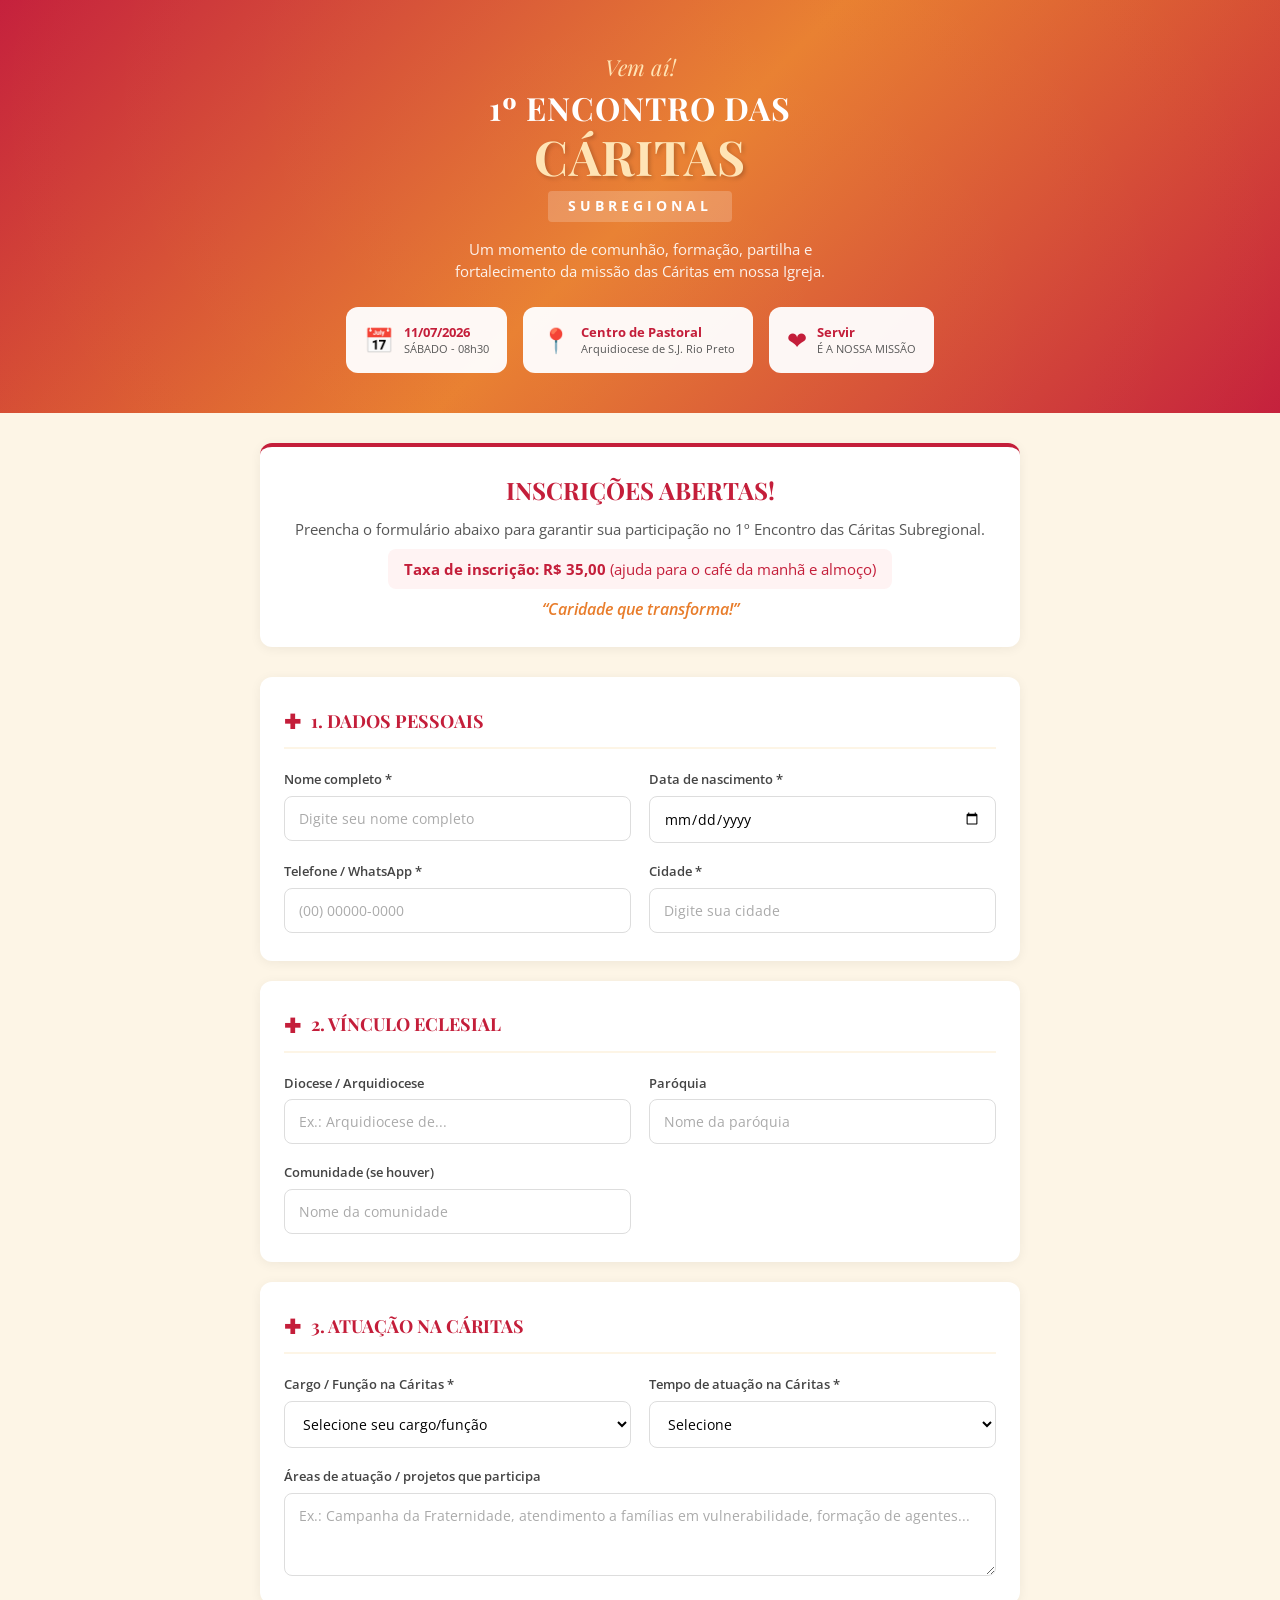
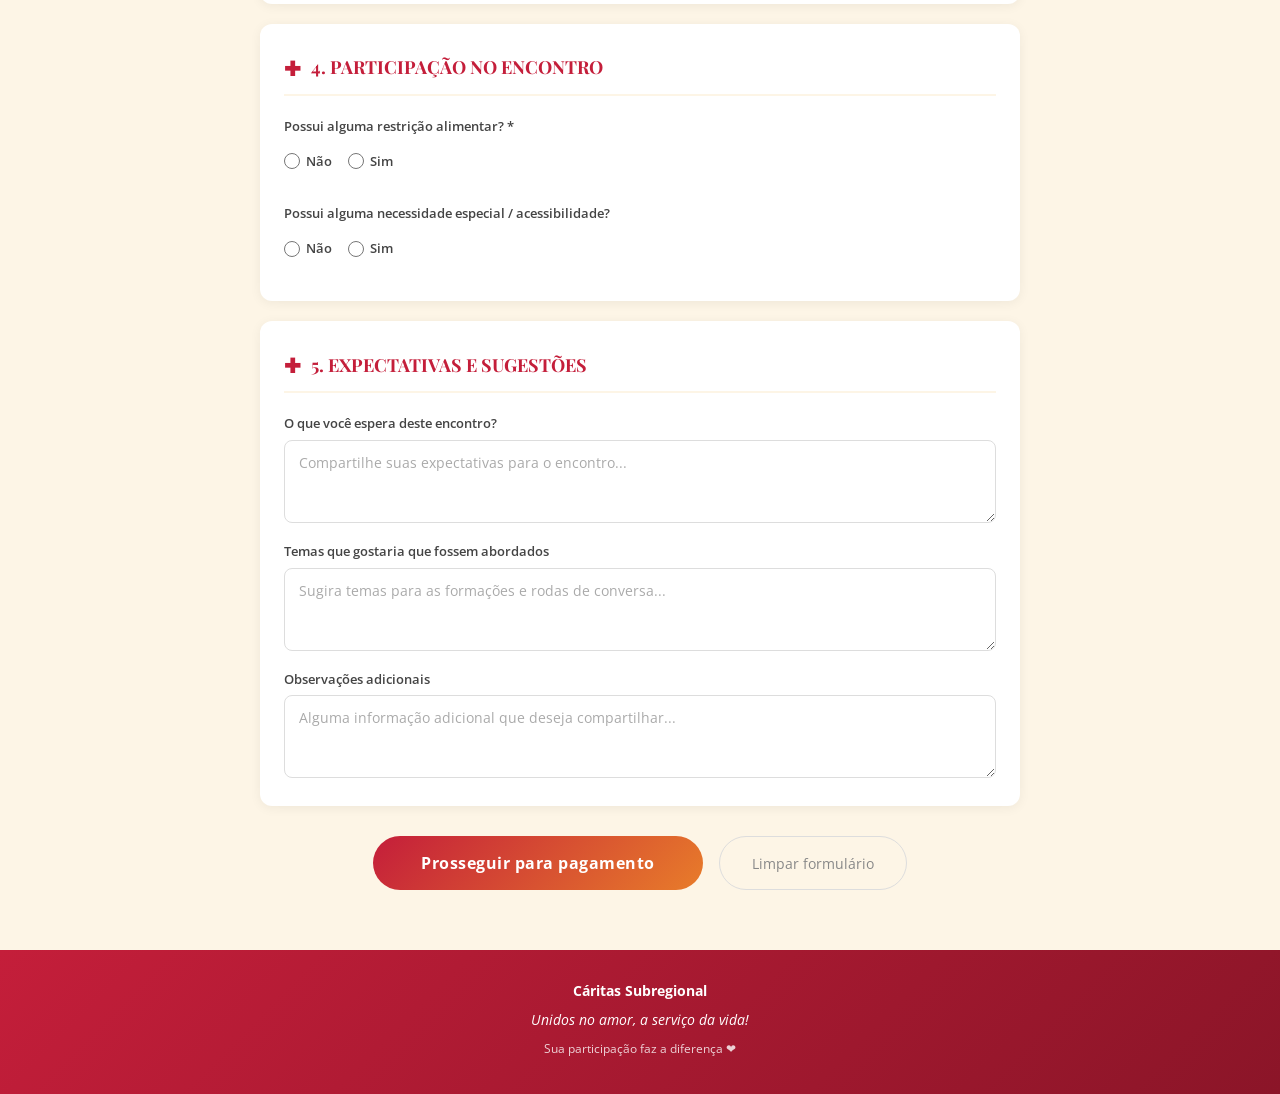
==== commit 880fd59c: "Add files via upload" ====
--- a/index.html
+++ b/index.html
@@ -74,12 +74,12 @@
                 <h2 class="section-title"><span class="section-icon">&#10010;</span> 2. V&#205;NCULO ECLESIAL</h2>
                 <div class="form-grid">
                     <div class="form-group">
+                        <label for="diocese">Diocese / Arquidiocese</label>
+                        <input type="text" id="diocese" name="diocese" placeholder="Ex.: Arquidiocese de...">
+                    </div>
+                    <div class="form-group">
                         <label for="paroquia">Par&#243;quia</label>
                         <input type="text" id="paroquia" name="paroquia" placeholder="Nome da par&#243;quia">
-                    </div>
-                    <div class="form-group">
-                        <label for="diocese">Diocese / Arquidiocese</label>
-                        <input type="text" id="diocese" name="diocese" placeholder="Ex.: Arquidiocese de...">
                     </div>
                     <div class="form-group">
                         <label for="comunidade">Comunidade (se houver)</label>
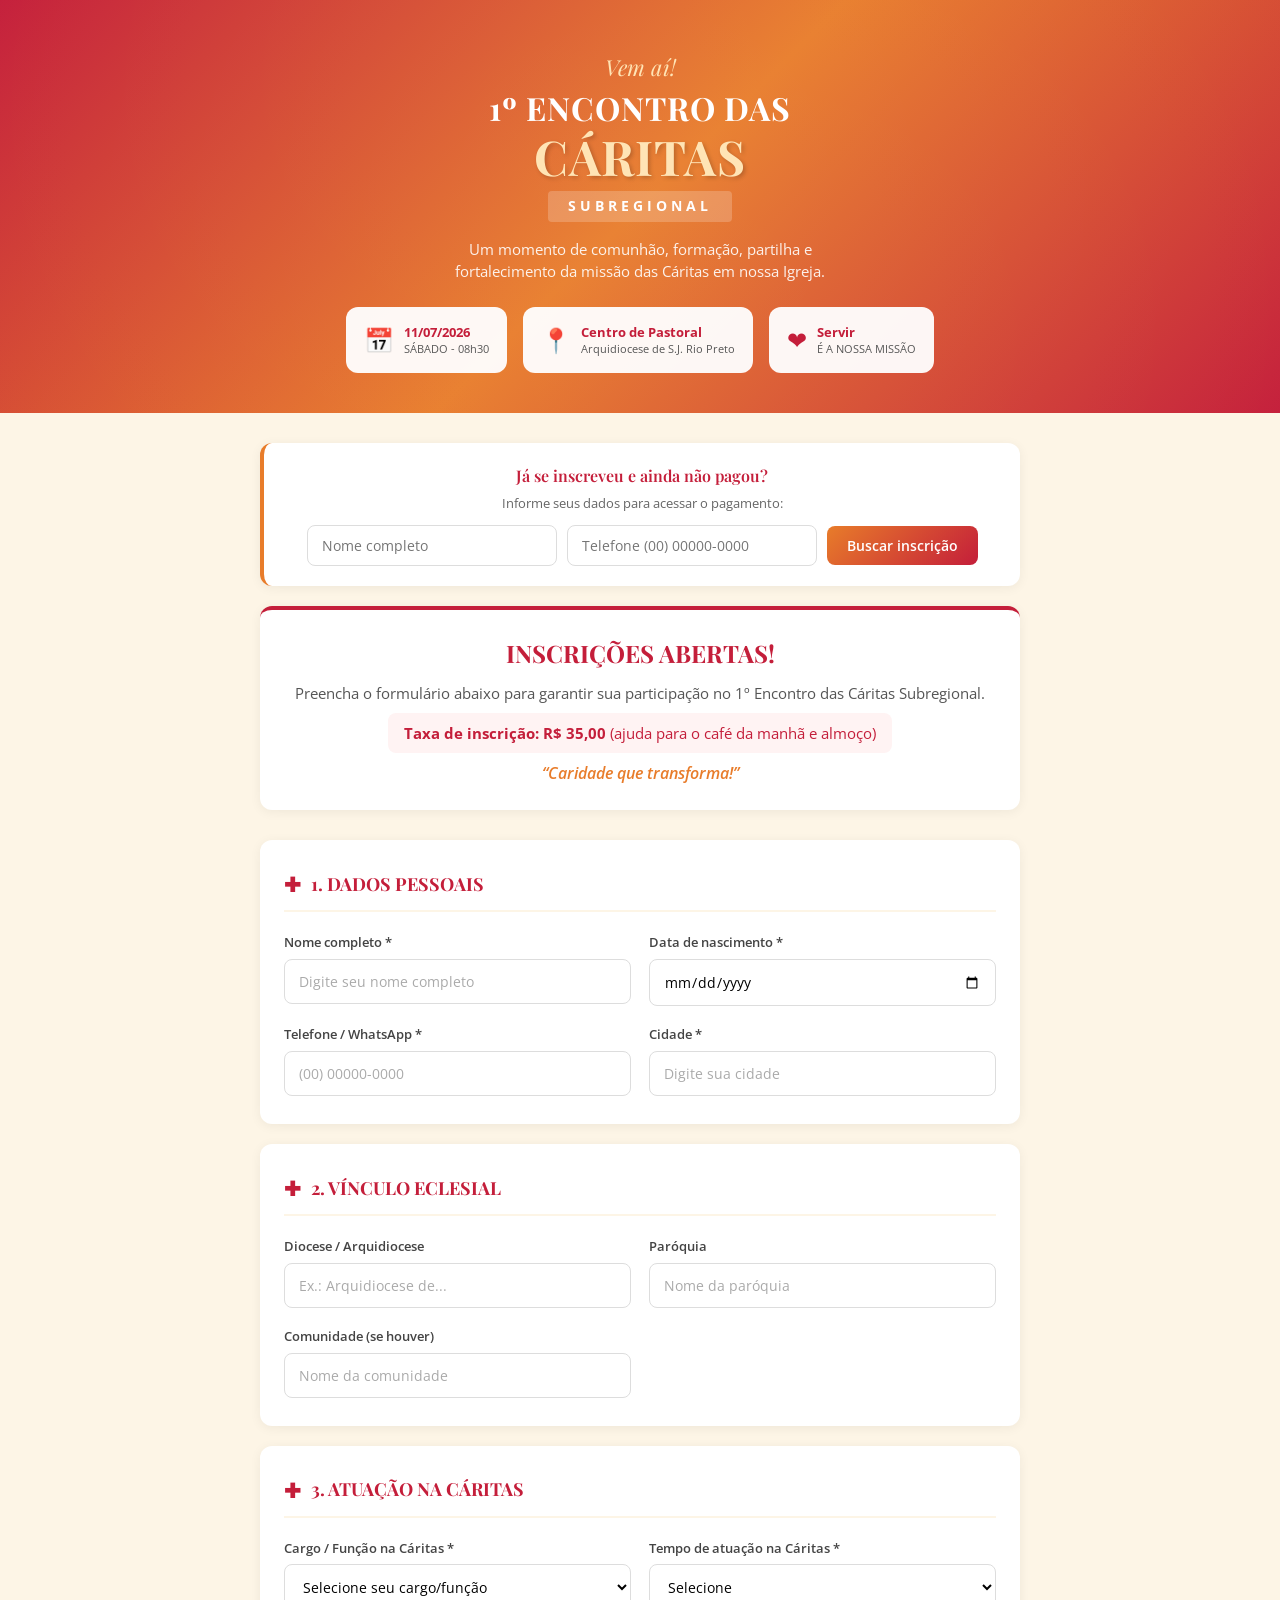
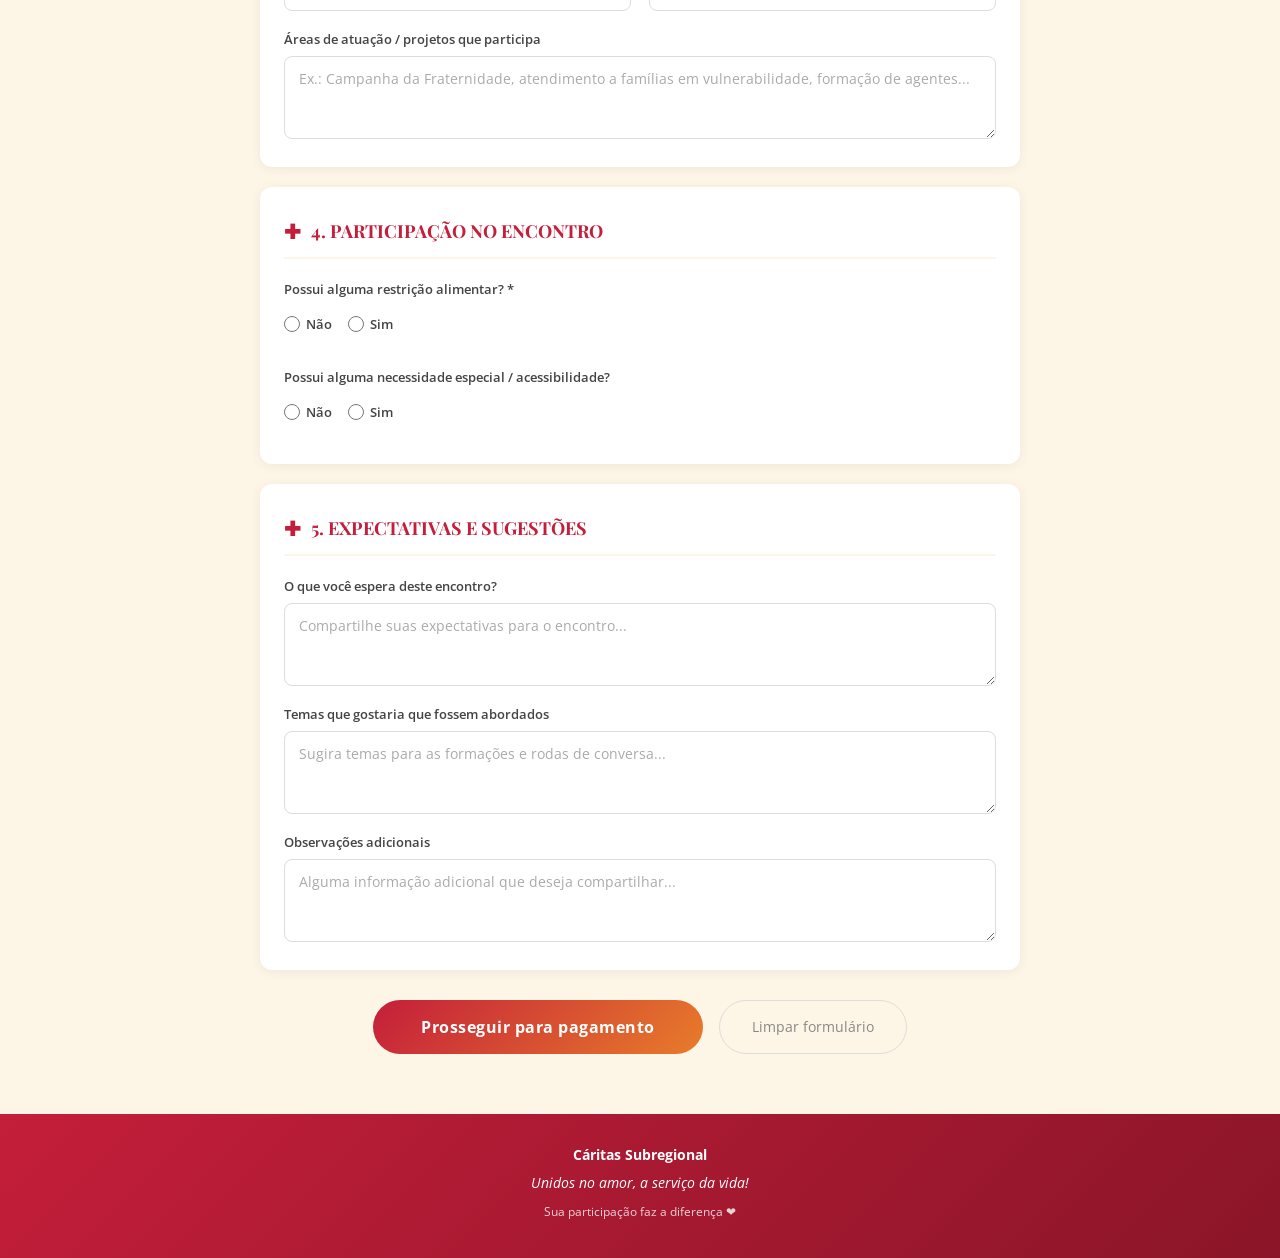
==== commit 72311d3f: "Add files via upload" ====
--- a/index.html
+++ b/index.html
@@ -36,6 +36,19 @@
 
     <!-- Formul&#225;rio -->
     <main class="container">
+        <!-- Consulta para quem j&#225; se inscreveu -->
+        <div class="consulta-box" id="consultaBox">
+            <p class="consulta-titulo">J&#225; se inscreveu e ainda n&#227;o pagou?</p>
+            <p class="consulta-texto">Informe seus dados para acessar o pagamento:</p>
+            <div class="consulta-form">
+                <input type="text" id="consultaNome" placeholder="Nome completo" class="consulta-input">
+                <input type="tel" id="consultaTelefone" placeholder="Telefone (00) 00000-0000" class="consulta-input">
+                <button type="button" class="btn-consulta" onclick="consultarInscricao()">Buscar inscri&#231;&#227;o</button>
+            </div>
+            <p class="consulta-erro" id="consultaErro" style="display: none;">Inscri&#231;&#227;o n&#227;o encontrada. Verifique os dados ou fa&#231;a sua inscri&#231;&#227;o abaixo.</p>
+            <p class="consulta-loading" id="consultaLoading" style="display: none;">Buscando...</p>
+        </div>
+
         <!-- Comunicado -->
         <div class="comunicado">
             <p class="comunicado-titulo">INSCRI&#199;&#213;ES ABERTAS!</p>
--- a/style.css
+++ b/style.css
@@ -138,6 +138,88 @@
 }
 
 /* ============================================================
+   CONSULTA INSCRICAO
+   ============================================================ */
+.consulta-box {
+    background: #fff;
+    border-radius: 12px;
+    padding: 20px 24px;
+    margin-bottom: 20px;
+    box-shadow: 0 2px 12px rgba(0,0,0,0.06);
+    border-left: 4px solid #E87C2A;
+    text-align: center;
+}
+
+.consulta-titulo {
+    font-family: 'Playfair Display', serif;
+    font-size: 16px;
+    color: #C41E3A;
+    margin-bottom: 4px;
+    font-weight: 600;
+}
+
+.consulta-texto {
+    font-size: 13px;
+    color: #666;
+    margin-bottom: 12px;
+}
+
+.consulta-form {
+    display: flex;
+    gap: 10px;
+    flex-wrap: wrap;
+    justify-content: center;
+    align-items: center;
+}
+
+.consulta-input {
+    padding: 10px 14px;
+    border: 1px solid #ddd;
+    border-radius: 8px;
+    font-size: 14px;
+    font-family: 'Open Sans', sans-serif;
+    min-width: 180px;
+    flex: 1;
+    max-width: 250px;
+}
+
+.consulta-input:focus {
+    outline: none;
+    border-color: #C41E3A;
+    box-shadow: 0 0 0 3px rgba(196, 30, 58, 0.1);
+}
+
+.btn-consulta {
+    background: linear-gradient(135deg, #E87C2A, #C41E3A);
+    color: #fff;
+    border: none;
+    padding: 10px 20px;
+    border-radius: 8px;
+    font-size: 14px;
+    font-weight: 600;
+    cursor: pointer;
+    font-family: 'Open Sans', sans-serif;
+    transition: transform 0.2s, box-shadow 0.2s;
+}
+
+.btn-consulta:hover {
+    transform: translateY(-1px);
+    box-shadow: 0 2px 8px rgba(0,0,0,0.15);
+}
+
+.consulta-erro {
+    color: #dc3545;
+    font-size: 13px;
+    margin-top: 10px;
+}
+
+.consulta-loading {
+    color: #E87C2A;
+    font-size: 13px;
+    margin-top: 10px;
+}
+
+/* ============================================================
    COMUNICADO
    ============================================================ */
 .comunicado {
@@ -420,6 +502,68 @@
     margin-bottom: 0 !important;
 }
 
+/* Resumo da inscricao */
+.inscricao-resumo {
+    background: #f8f9fa;
+    border-radius: 10px;
+    padding: 20px;
+    margin: 20px 0;
+    text-align: left;
+    max-width: 400px;
+    margin-left: auto;
+    margin-right: auto;
+}
+
+.inscricao-resumo h4 {
+    font-family: 'Playfair Display', serif;
+    font-size: 16px;
+    color: #C41E3A;
+    margin-bottom: 12px;
+    text-align: center;
+}
+
+.inscricao-resumo p {
+    font-size: 14px;
+    color: #555;
+    margin-bottom: 6px;
+    line-height: 1.5;
+}
+
+.inscricao-resumo p strong {
+    color: #333;
+}
+
+/* Status pagamento */
+.status-pago {
+    display: inline-flex;
+    align-items: center;
+    gap: 8px;
+    background: #d4edda;
+    color: #155724;
+    padding: 12px 24px;
+    border-radius: 50px;
+    font-size: 16px;
+    font-weight: 600;
+    margin: 16px 0;
+}
+
+.status-aguardando {
+    display: inline-flex;
+    align-items: center;
+    gap: 8px;
+    background: #fff3cd;
+    color: #856404;
+    padding: 12px 24px;
+    border-radius: 50px;
+    font-size: 16px;
+    font-weight: 600;
+    margin: 16px 0;
+}
+
+.status-icon {
+    font-size: 20px;
+}
+
 /* ============================================================
    LOADING
    ============================================================ */
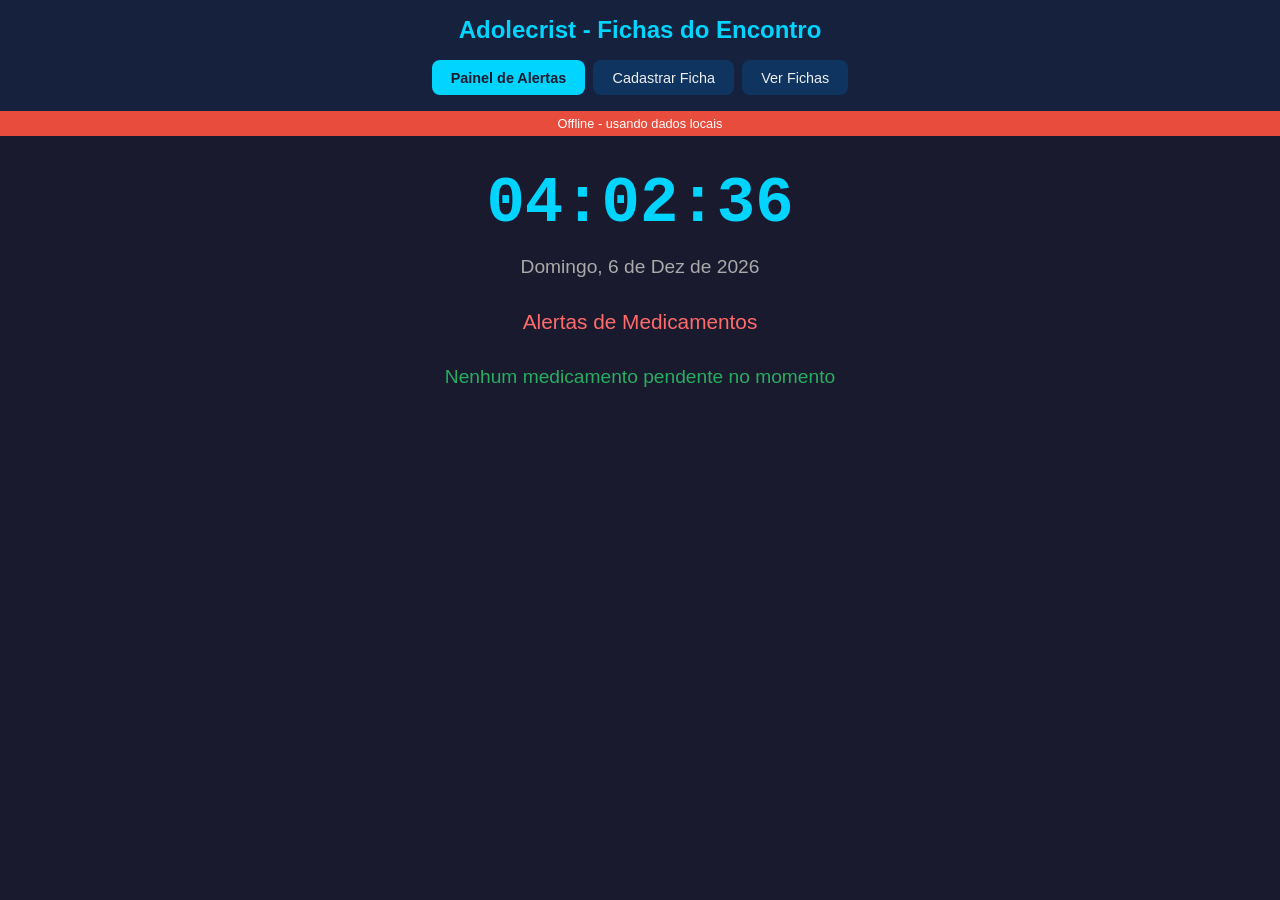
==== commit 1aed659b: "Add files via upload" ====
--- a/index.html
+++ b/index.html
@@ -1,232 +1,22 @@
-<!DOCTYPE html>
-<html lang="pt-BR">
-<head>
-    <meta charset="UTF-8">
-    <meta name="viewport" content="width=device-width, initial-scale=1.0">
-    <title>1&#186; Encontro das C&#225;ritas Subregional - Inscri&#231;&#227;o</title>
-    <link rel="preconnect" href="https://fonts.googleapis.com">
-    <link rel="preconnect" href="https://fonts.gstatic.com" crossorigin>
-    <link href="https://fonts.googleapis.com/css2?family=Playfair+Display:wght@400;600;700&family=Open+Sans:wght@400;500;600&display=swap" rel="stylesheet">
-    <link rel="stylesheet" href="style.css">
-</head>
-<body>
-    <!-- Header -->
-    <header class="header">
-        <div class="header-content">
-            <p class="header-vem-ai">Vem a&#237;!</p>
-            <h1 class="header-title">1&#186; ENCONTRO DAS<br><span class="highlight">C&#193;RITAS</span></h1>
-            <p class="header-subtitle-tag">SUBREGIONAL</p>
-            <p class="header-subtitle">Um momento de comunh&#227;o, forma&#231;&#227;o, partilha e<br>fortalecimento da miss&#227;o das C&#225;ritas em nossa Igreja.</p>
-            <div class="header-badges">
-                <div class="badge-item">
-                    <span class="badge-icon">&#128197;</span>
-                    <span class="badge-text"><strong>11/07/2026</strong><br>S&#193;BADO - 08h30</span>
-                </div>
-                <div class="badge-item">
-                    <span class="badge-icon">&#128205;</span>
-                    <span class="badge-text"><strong>Centro de Pastoral</strong><br>Arquidiocese de S.J. Rio Preto</span>
-                </div>
-                <div class="badge-item">
-                    <span class="badge-icon">&#10084;</span>
-                    <span class="badge-text"><strong>Servir</strong><br>&#201; A NOSSA MISS&#195;O</span>
-                </div>
-            </div>
-        </div>
-    </header>
-
-    <!-- Formul&#225;rio -->
-    <main class="container">
-        <!-- Consulta para quem j&#225; se inscreveu -->
-        <div class="consulta-box" id="consultaBox">
-            <p class="consulta-titulo">J&#225; se inscreveu e ainda n&#227;o pagou?</p>
-            <p class="consulta-texto">Informe seus dados para acessar o pagamento:</p>
-            <div class="consulta-form">
-                <input type="text" id="consultaNome" placeholder="Nome completo" class="consulta-input">
-                <input type="tel" id="consultaTelefone" placeholder="Telefone (00) 00000-0000" class="consulta-input">
-                <button type="button" class="btn-consulta" onclick="consultarInscricao()">Buscar inscri&#231;&#227;o</button>
-            </div>
-            <p class="consulta-erro" id="consultaErro" style="display: none;">Inscri&#231;&#227;o n&#227;o encontrada. Verifique os dados ou fa&#231;a sua inscri&#231;&#227;o abaixo.</p>
-            <p class="consulta-loading" id="consultaLoading" style="display: none;">Buscando...</p>
-        </div>
-
-        <!-- Comunicado -->
-        <div class="comunicado">
-            <p class="comunicado-titulo">INSCRI&#199;&#213;ES ABERTAS!</p>
-            <p class="comunicado-texto">Preencha o formul&#225;rio abaixo para garantir sua participa&#231;&#227;o no 1&#186; Encontro das C&#225;ritas Subregional.</p>
-            <p class="comunicado-taxa"><strong>Taxa de inscri&#231;&#227;o: R$ 35,00</strong> (ajuda para o caf&#233; da manh&#227; e almo&#231;o)</p>
-            <p class="comunicado-slogan"><em>&#8220;Caridade que transforma!&#8221;</em></p>
-        </div>
-
-        <form id="inscricaoForm">
-
-            <!-- Se&#231;&#227;o 1 - Dados Pessoais -->
-            <section class="form-section">
-                <h2 class="section-title"><span class="section-icon">&#10010;</span> 1. DADOS PESSOAIS</h2>
-                <div class="form-grid">
-                    <div class="form-group">
-                        <label for="nomeCompleto">Nome completo *</label>
-                        <input type="text" id="nomeCompleto" name="nomeCompleto" placeholder="Digite seu nome completo" required>
-                    </div>
-                    <div class="form-group">
-                        <label for="dataNascimento">Data de nascimento *</label>
-                        <input type="date" id="dataNascimento" name="dataNascimento" required>
-                    </div>
-                    <div class="form-group">
-                        <label for="telefone">Telefone / WhatsApp *</label>
-                        <input type="tel" id="telefone" name="telefone" placeholder="(00) 00000-0000" required>
-                    </div>
-                    <div class="form-group">
-                        <label for="cidade">Cidade *</label>
-                        <input type="text" id="cidade" name="cidade" placeholder="Digite sua cidade" required>
-                    </div>
-                </div>
-            </section>
-
-            <!-- Se&#231;&#227;o 2 - V&#237;nculo Eclesial -->
-            <section class="form-section">
-                <h2 class="section-title"><span class="section-icon">&#10010;</span> 2. V&#205;NCULO ECLESIAL</h2>
-                <div class="form-grid">
-                    <div class="form-group">
-                        <label for="diocese">Diocese / Arquidiocese</label>
-                        <input type="text" id="diocese" name="diocese" placeholder="Ex.: Arquidiocese de...">
-                    </div>
-                    <div class="form-group">
-                        <label for="paroquia">Par&#243;quia</label>
-                        <input type="text" id="paroquia" name="paroquia" placeholder="Nome da par&#243;quia">
-                    </div>
-                    <div class="form-group">
-                        <label for="comunidade">Comunidade (se houver)</label>
-                        <input type="text" id="comunidade" name="comunidade" placeholder="Nome da comunidade">
-                    </div>
-                </div>
-            </section>
-
-            <!-- Se&#231;&#227;o 3 - Atua&#231;&#227;o na C&#225;ritas -->
-            <section class="form-section">
-                <h2 class="section-title"><span class="section-icon">&#10010;</span> 3. ATUA&#199;&#195;O NA C&#193;RITAS</h2>
-                <div class="form-grid">
-                    <div class="form-group">
-                        <label for="cargoFuncao">Cargo / Fun&#231;&#227;o na C&#225;ritas *</label>
-                        <select id="cargoFuncao" name="cargoFuncao" required>
-                            <option value="">Selecione seu cargo/fun&#231;&#227;o</option>
-                            <option value="Coordenador(a) Diocesano(a)">Coordenador(a) Diocesano(a)</option>
-                            <option value="Coordenador(a) Paroquial">Coordenador(a) Paroquial</option>
-                            <option value="Coordenador(a) Comunit&#225;rio(a)">Coordenador(a) Comunit&#225;rio(a)</option>
-                            <option value="Vice-coordenador(a)">Vice-coordenador(a)</option>
-                            <option value="Secret&#225;rio(a)">Secret&#225;rio(a)</option>
-                            <option value="Tesoureiro(a)">Tesoureiro(a)</option>
-                            <option value="Agente de Caridade">Agente de Caridade</option>
-                            <option value="Volunt&#225;rio(a)">Volunt&#225;rio(a)</option>
-                            <option value="Assessor(a) Eclesi&#225;stico(a)">Assessor(a) Eclesi&#225;stico(a)</option>
-                            <option value="Membro da Diretoria">Membro da Diretoria</option>
-                            <option value="Outro">Outro</option>
-                        </select>
-                    </div>
-                    <div class="form-group" id="cargoOutroGroup" style="display: none;">
-                        <label for="cargoOutro">Especifique o cargo/fun&#231;&#227;o *</label>
-                        <input type="text" id="cargoOutro" name="cargoOutro" placeholder="Descreva seu cargo ou fun&#231;&#227;o">
-                    </div>
-                    <div class="form-group">
-                        <label for="tempoAtuacao">Tempo de atua&#231;&#227;o na C&#225;ritas *</label>
-                        <select id="tempoAtuacao" name="tempoAtuacao" required>
-                            <option value="">Selecione</option>
-                            <option value="Menos de 1 ano">Menos de 1 ano</option>
-                            <option value="1 a 3 anos">1 a 3 anos</option>
-                            <option value="3 a 5 anos">3 a 5 anos</option>
-                            <option value="5 a 10 anos">5 a 10 anos</option>
-                            <option value="Mais de 10 anos">Mais de 10 anos</option>
-                        </select>
-                    </div>
-                    <div class="form-group full-width">
-                        <label for="areasAtuacao">&#193;reas de atua&#231;&#227;o / projetos que participa</label>
-                        <textarea id="areasAtuacao" name="areasAtuacao" placeholder="Ex.: Campanha da Fraternidade, atendimento a fam&#237;lias em vulnerabilidade, forma&#231;&#227;o de agentes..." rows="3"></textarea>
-                    </div>
-                </div>
-            </section>
-
-            <!-- Se&#231;&#227;o 4 - Participa&#231;&#227;o no Encontro -->
-            <section class="form-section">
-                <h2 class="section-title"><span class="section-icon">&#10010;</span> 4. PARTICIPA&#199;&#195;O NO ENCONTRO</h2>
-                <div class="form-grid">
-                    <div class="form-group full-width">
-                        <label>Possui alguma restri&#231;&#227;o alimentar? *</label>
-                        <div class="radio-group">
-                            <label class="radio-label"><input type="radio" name="restricaoAlimentar" value="N&#227;o" required> N&#227;o</label>
-                            <label class="radio-label"><input type="radio" name="restricaoAlimentar" value="Sim"> Sim</label>
-                        </div>
-                    </div>
-                    <div class="form-group" id="restricaoDetalheGroup" style="display: none;">
-                        <label for="restricaoDetalhe">Qual restri&#231;&#227;o alimentar?</label>
-                        <input type="text" id="restricaoDetalhe" name="restricaoDetalhe" placeholder="Ex.: vegetariano, intoler&#226;ncia a lactose...">
-                    </div>
-                    <div class="form-group full-width">
-                        <label>Possui alguma necessidade especial / acessibilidade?</label>
-                        <div class="radio-group">
-                            <label class="radio-label"><input type="radio" name="acessibilidade" value="N&#227;o"> N&#227;o</label>
-                            <label class="radio-label"><input type="radio" name="acessibilidade" value="Sim"> Sim</label>
-                        </div>
-                    </div>
-                    <div class="form-group" id="acessibilidadeDetalheGroup" style="display: none;">
-                        <label for="acessibilidadeDetalhe">Qual necessidade?</label>
-                        <input type="text" id="acessibilidadeDetalhe" name="acessibilidadeDetalhe" placeholder="Descreva a necessidade">
-                    </div>
-                </div>
-            </section>
-
-            <!-- Se&#231;&#227;o 5 - Expectativas -->
-            <section class="form-section">
-                <h2 class="section-title"><span class="section-icon">&#10010;</span> 5. EXPECTATIVAS E SUGEST&#213;ES</h2>
-                <div class="form-grid">
-                    <div class="form-group full-width">
-                        <label for="expectativas">O que voc&#234; espera deste encontro?</label>
-                        <textarea id="expectativas" name="expectativas" placeholder="Compartilhe suas expectativas para o encontro..." rows="3"></textarea>
-                    </div>
-                    <div class="form-group full-width">
-                        <label for="temasSugeridos">Temas que gostaria que fossem abordados</label>
-                        <textarea id="temasSugeridos" name="temasSugeridos" placeholder="Sugira temas para as forma&#231;&#245;es e rodas de conversa..." rows="3"></textarea>
-                    </div>
-                    <div class="form-group full-width">
-                        <label for="observacoes">Observa&#231;&#245;es adicionais</label>
-                        <textarea id="observacoes" name="observacoes" placeholder="Alguma informa&#231;&#227;o adicional que deseja compartilhar..." rows="3"></textarea>
-                    </div>
-                </div>
-            </section>
-
-            <!-- Bot&#245;es -->
-            <div class="form-actions">
-                <button type="submit" class="btn-submit">Prosseguir para pagamento</button>
-                <button type="reset" class="btn-reset">Limpar formul&#225;rio</button>
-            </div>
-        </form>
-
-        <!-- Mensagem de sucesso -->
-        <div id="successMessage" class="success-message" style="display: none;">
-            <div class="success-icon">&#10003;</div>
-            <h3>Inscri&#231;&#227;o realizada com sucesso!</h3>
-            <p>Sua participa&#231;&#227;o faz a diferen&#231;a!</p>
-            <div class="pagamento-box">
-                <h4>Taxa de inscri&#231;&#227;o: R$ 35,00</h4>
-                <p>Para confirmar sua participa&#231;&#227;o, efetue o pagamento clicando no bot&#227;o abaixo:</p>
-                <a href="https://pag.ae/81WWPmv7M" target="_blank" class="btn-pagamento">Pagar R$ 35,00 via PagBank</a>
-                <p class="pagamento-obs">Aceita Pix, cart&#227;o de cr&#233;dito, d&#233;bito e boleto.</p>
-            </div>
-            <p><em>&#8220;Unidos no amor, a servi&#231;o da vida!&#8221;</em></p>
-        </div>
-
-        <!-- Loading -->
-        <div id="loadingOverlay" class="loading-overlay" style="display: none;">
-            <div class="loading-spinner"></div>
-            <p>Enviando inscri&#231;&#227;o...</p>
-        </div>
-    </main>
-
-    <!-- Footer -->
-    <footer class="footer">
-        <p><strong>C&#225;ritas Subregional</strong></p>
-        <p><em>Unidos no amor, a servi&#231;o da vida!</em></p>
-        <p class="footer-small">Sua participa&#231;&#227;o faz a diferen&#231;a &#10084;</p>
-    </footer>
-
-    <script src="script.js"></script>
-</body>
-</html>
+<!DOCTYPE html>
+<html lang="pt-BR">
+<head>
+    <meta charset="UTF-8">
+    <meta name="viewport" content="width=device-width, initial-scale=1.0">
+    <title>Adolecrist - Fichas do Encontro</title>
+    <link rel="stylesheet" href="style.css">
+</head>
+<body>
+    <header>
+        <h1>Adolecrist - Fichas do Encontro</h1>
+        <nav>
+            <button class="nav-btn active" data-page="painel">Painel de Alertas</button>
+            <button class="nav-btn" data-page="cadastro">Cadastrar Ficha</button>
+            <button class="nav-btn" data-page="fichas">Ver Fichas</button>
+        </nav>
+    </header>
+    <div id="status-sync" class="status-sync"></div>
+    <main id="app"></main>
+    <script src="app.js"></script>
+</body>
+</html>
--- a/style.css
+++ b/style.css
@@ -1,686 +1,395 @@
-/* ============================================================
-   CARITAS SUBREGIONAL - 1º Encontro
-   Cores: Vermelho (#C41E3A), Laranja (#E87C2A), Bege (#FDF5E6)
-   ============================================================ */
-
-* {
-    margin: 0;
-    padding: 0;
-    box-sizing: border-box;
-}
-
-body {
-    font-family: 'Open Sans', sans-serif;
-    background: #FDF5E6;
-    color: #333;
-    line-height: 1.6;
-}
-
-/* ============================================================
-   HEADER
-   ============================================================ */
-.header {
-    background: linear-gradient(135deg, #C41E3A 0%, #E87C2A 50%, #C41E3A 100%);
-    padding: 50px 20px 40px;
-    text-align: center;
-    position: relative;
-    overflow: hidden;
-}
-
-.header::before {
-    content: '';
-    position: absolute;
-    top: -50%;
-    left: -50%;
-    width: 200%;
-    height: 200%;
-    background: radial-gradient(circle, rgba(255,255,255,0.05) 0%, transparent 70%);
-    animation: pulse 4s ease-in-out infinite;
-}
-
-@keyframes pulse {
-    0%, 100% { transform: scale(1); }
-    50% { transform: scale(1.05); }
-}
-
-.header-content {
-    position: relative;
-    z-index: 1;
-    max-width: 700px;
-    margin: 0 auto;
-}
-
-.header-vem-ai {
-    font-family: 'Playfair Display', serif;
-    font-style: italic;
-    color: #FFE4B5;
-    font-size: 22px;
-    margin-bottom: 4px;
-}
-
-.header-title {
-    font-family: 'Playfair Display', serif;
-    color: #fff;
-    font-size: 32px;
-    font-weight: 700;
-    letter-spacing: 1px;
-    line-height: 1.2;
-    margin-bottom: 6px;
-}
-
-.header-title .highlight {
-    font-size: 48px;
-    display: block;
-    color: #FFE4B5;
-    text-shadow: 2px 2px 4px rgba(0,0,0,0.2);
-}
-
-.header-subtitle-tag {
-    display: inline-block;
-    background: rgba(255,255,255,0.2);
-    color: #fff;
-    padding: 4px 20px;
-    border-radius: 4px;
-    font-weight: 700;
-    letter-spacing: 4px;
-    font-size: 14px;
-    margin-bottom: 16px;
-}
-
-.header-subtitle {
-    color: rgba(255,255,255,0.9);
-    font-size: 15px;
-    line-height: 1.5;
-    margin-bottom: 24px;
-}
-
-.header-badges {
-    display: flex;
-    justify-content: center;
-    gap: 16px;
-    flex-wrap: wrap;
-}
-
-.badge-item {
-    background: rgba(255,255,255,0.95);
-    border-radius: 12px;
-    padding: 14px 18px;
-    display: flex;
-    align-items: center;
-    gap: 10px;
-    min-width: 160px;
-}
-
-.badge-icon {
-    font-size: 24px;
-    color: #C41E3A;
-}
-
-.badge-text {
-    font-size: 11px;
-    color: #555;
-    text-align: left;
-    line-height: 1.4;
-}
-
-.badge-text strong {
-    color: #C41E3A;
-    font-size: 13px;
-}
-
-/* ============================================================
-   CONTAINER
-   ============================================================ */
-.container {
-    max-width: 800px;
-    margin: 0 auto;
-    padding: 30px 20px 60px;
-}
-
-/* ============================================================
-   CONSULTA INSCRICAO
-   ============================================================ */
-.consulta-box {
-    background: #fff;
-    border-radius: 12px;
-    padding: 20px 24px;
-    margin-bottom: 20px;
-    box-shadow: 0 2px 12px rgba(0,0,0,0.06);
-    border-left: 4px solid #E87C2A;
-    text-align: center;
-}
-
-.consulta-titulo {
-    font-family: 'Playfair Display', serif;
-    font-size: 16px;
-    color: #C41E3A;
-    margin-bottom: 4px;
-    font-weight: 600;
-}
-
-.consulta-texto {
-    font-size: 13px;
-    color: #666;
-    margin-bottom: 12px;
-}
-
-.consulta-form {
-    display: flex;
-    gap: 10px;
-    flex-wrap: wrap;
-    justify-content: center;
-    align-items: center;
-}
-
-.consulta-input {
-    padding: 10px 14px;
-    border: 1px solid #ddd;
-    border-radius: 8px;
-    font-size: 14px;
-    font-family: 'Open Sans', sans-serif;
-    min-width: 180px;
-    flex: 1;
-    max-width: 250px;
-}
-
-.consulta-input:focus {
-    outline: none;
-    border-color: #C41E3A;
-    box-shadow: 0 0 0 3px rgba(196, 30, 58, 0.1);
-}
-
-.btn-consulta {
-    background: linear-gradient(135deg, #E87C2A, #C41E3A);
-    color: #fff;
-    border: none;
-    padding: 10px 20px;
-    border-radius: 8px;
-    font-size: 14px;
-    font-weight: 600;
-    cursor: pointer;
-    font-family: 'Open Sans', sans-serif;
-    transition: transform 0.2s, box-shadow 0.2s;
-}
-
-.btn-consulta:hover {
-    transform: translateY(-1px);
-    box-shadow: 0 2px 8px rgba(0,0,0,0.15);
-}
-
-.consulta-erro {
-    color: #dc3545;
-    font-size: 13px;
-    margin-top: 10px;
-}
-
-.consulta-loading {
-    color: #E87C2A;
-    font-size: 13px;
-    margin-top: 10px;
-}
-
-/* ============================================================
-   COMUNICADO
-   ============================================================ */
-.comunicado {
-    background: #fff;
-    border-radius: 12px;
-    padding: 24px;
-    margin-bottom: 30px;
-    text-align: center;
-    box-shadow: 0 2px 12px rgba(0,0,0,0.06);
-    border-top: 4px solid #C41E3A;
-}
-
-.comunicado-titulo {
-    font-family: 'Playfair Display', serif;
-    font-size: 24px;
-    font-weight: 700;
-    color: #C41E3A;
-    margin-bottom: 8px;
-}
-
-.comunicado-texto {
-    font-size: 15px;
-    color: #555;
-    margin-bottom: 8px;
-}
-
-.comunicado-slogan {
-    font-size: 16px;
-    color: #E87C2A;
-    font-weight: 600;
-}
-
-.comunicado-taxa {
-    font-size: 15px;
-    color: #C41E3A;
-    margin-bottom: 8px;
-    padding: 8px 16px;
-    background: #fff3f3;
-    border-radius: 8px;
-    display: inline-block;
-}
-
-/* ============================================================
-   FORM SECTIONS
-   ============================================================ */
-.form-section {
-    background: #fff;
-    border-radius: 12px;
-    padding: 28px 24px;
-    margin-bottom: 20px;
-    box-shadow: 0 2px 12px rgba(0,0,0,0.06);
-}
-
-.section-title {
-    font-family: 'Playfair Display', serif;
-    font-size: 18px;
-    color: #C41E3A;
-    margin-bottom: 20px;
-    padding-bottom: 10px;
-    border-bottom: 2px solid #FDF5E6;
-    display: flex;
-    align-items: center;
-    gap: 10px;
-}
-
-.section-icon {
-    color: #C41E3A;
-    font-size: 20px;
-}
-
-.form-grid {
-    display: grid;
-    grid-template-columns: repeat(2, 1fr);
-    gap: 18px;
-}
-
-.form-group {
-    display: flex;
-    flex-direction: column;
-}
-
-.form-group.full-width {
-    grid-column: 1 / -1;
-}
-
-.form-group label {
-    font-size: 13px;
-    font-weight: 600;
-    color: #444;
-    margin-bottom: 6px;
-}
-
-.form-group input,
-.form-group select,
-.form-group textarea {
-    padding: 12px 14px;
-    border: 1px solid #ddd;
-    border-radius: 8px;
-    font-size: 14px;
-    font-family: 'Open Sans', sans-serif;
-    transition: border-color 0.3s, box-shadow 0.3s;
-    background: #fff;
-}
-
-.form-group input:focus,
-.form-group select:focus,
-.form-group textarea:focus {
-    outline: none;
-    border-color: #C41E3A;
-    box-shadow: 0 0 0 3px rgba(196, 30, 58, 0.1);
-}
-
-.form-group input::placeholder,
-.form-group textarea::placeholder {
-    color: #aaa;
-}
-
-.form-group small {
-    font-size: 11px;
-    color: #888;
-    margin-top: 4px;
-}
-
-.form-group textarea {
-    resize: vertical;
-    min-height: 80px;
-}
-
-/* Radio & Checkbox */
-.radio-group {
-    display: flex;
-    flex-wrap: wrap;
-    gap: 16px;
-    padding: 8px 0;
-}
-
-.radio-label {
-    display: flex;
-    align-items: center;
-    gap: 6px;
-    font-size: 14px;
-    color: #555;
-    cursor: pointer;
-}
-
-.radio-label input[type="radio"] {
-    accent-color: #C41E3A;
-    width: 16px;
-    height: 16px;
-}
-
-/* ============================================================
-   BUTTONS
-   ============================================================ */
-.form-actions {
-    display: flex;
-    gap: 16px;
-    justify-content: center;
-    margin-top: 30px;
-    flex-wrap: wrap;
-}
-
-.btn-submit {
-    background: linear-gradient(135deg, #C41E3A, #E87C2A);
-    color: #fff;
-    border: none;
-    padding: 16px 48px;
-    font-size: 16px;
-    font-weight: 700;
-    border-radius: 50px;
-    cursor: pointer;
-    font-family: 'Open Sans', sans-serif;
-    transition: transform 0.2s, box-shadow 0.2s;
-    letter-spacing: 0.5px;
-}
-
-.btn-submit:hover {
-    transform: translateY(-2px);
-    box-shadow: 0 6px 20px rgba(196, 30, 58, 0.3);
-}
-
-.btn-submit:active {
-    transform: translateY(0);
-}
-
-.btn-reset {
-    background: transparent;
-    color: #888;
-    border: 1px solid #ddd;
-    padding: 16px 32px;
-    font-size: 14px;
-    border-radius: 50px;
-    cursor: pointer;
-    font-family: 'Open Sans', sans-serif;
-    transition: background 0.2s, color 0.2s;
-}
-
-.btn-reset:hover {
-    background: #f5f5f5;
-    color: #555;
-}
-
-/* ============================================================
-   SUCCESS MESSAGE
-   ============================================================ */
-.success-message {
-    text-align: center;
-    padding: 60px 20px;
-}
-
-.success-icon {
-    width: 80px;
-    height: 80px;
-    background: linear-gradient(135deg, #28a745, #20c997);
-    color: #fff;
-    font-size: 40px;
-    border-radius: 50%;
-    display: flex;
-    align-items: center;
-    justify-content: center;
-    margin: 0 auto 20px;
-}
-
-.success-message h3 {
-    font-family: 'Playfair Display', serif;
-    font-size: 24px;
-    color: #C41E3A;
-    margin-bottom: 12px;
-}
-
-.success-message p {
-    font-size: 15px;
-    color: #555;
-    line-height: 1.7;
-}
-
-/* Pagamento */
-.pagamento-box {
-    background: #fff9f0;
-    border: 2px solid #E87C2A;
-    border-radius: 12px;
-    padding: 24px;
-    margin: 24px 0;
-    text-align: center;
-}
-
-.pagamento-box h4 {
-    font-size: 20px;
-    color: #C41E3A;
-    margin-bottom: 8px;
-}
-
-.pagamento-box p {
-    font-size: 14px;
-    color: #555;
-    margin-bottom: 16px;
-}
-
-.btn-pagamento {
-    display: inline-block;
-    background: linear-gradient(135deg, #00a650, #00c853);
-    color: #fff;
-    padding: 16px 40px;
-    border-radius: 50px;
-    font-size: 18px;
-    font-weight: 700;
-    text-decoration: none;
-    transition: transform 0.2s, box-shadow 0.2s;
-}
-
-.btn-pagamento:hover {
-    transform: translateY(-2px);
-    box-shadow: 0 6px 20px rgba(0, 166, 80, 0.3);
-}
-
-.pagamento-obs {
-    font-size: 12px !important;
-    color: #888 !important;
-    margin-top: 12px !important;
-    margin-bottom: 0 !important;
-}
-
-/* Resumo da inscricao */
-.inscricao-resumo {
-    background: #f8f9fa;
-    border-radius: 10px;
-    padding: 20px;
-    margin: 20px 0;
-    text-align: left;
-    max-width: 400px;
-    margin-left: auto;
-    margin-right: auto;
-}
-
-.inscricao-resumo h4 {
-    font-family: 'Playfair Display', serif;
-    font-size: 16px;
-    color: #C41E3A;
-    margin-bottom: 12px;
-    text-align: center;
-}
-
-.inscricao-resumo p {
-    font-size: 14px;
-    color: #555;
-    margin-bottom: 6px;
-    line-height: 1.5;
-}
-
-.inscricao-resumo p strong {
-    color: #333;
-}
-
-/* Status pagamento */
-.status-pago {
-    display: inline-flex;
-    align-items: center;
-    gap: 8px;
-    background: #d4edda;
-    color: #155724;
-    padding: 12px 24px;
-    border-radius: 50px;
-    font-size: 16px;
-    font-weight: 600;
-    margin: 16px 0;
-}
-
-.status-aguardando {
-    display: inline-flex;
-    align-items: center;
-    gap: 8px;
-    background: #fff3cd;
-    color: #856404;
-    padding: 12px 24px;
-    border-radius: 50px;
-    font-size: 16px;
-    font-weight: 600;
-    margin: 16px 0;
-}
-
-.status-icon {
-    font-size: 20px;
-}
-
-/* ============================================================
-   LOADING
-   ============================================================ */
-.loading-overlay {
-    position: fixed;
-    top: 0;
-    left: 0;
-    right: 0;
-    bottom: 0;
-    background: rgba(0,0,0,0.5);
-    display: flex;
-    flex-direction: column;
-    align-items: center;
-    justify-content: center;
-    z-index: 9999;
-}
-
-.loading-spinner {
-    width: 50px;
-    height: 50px;
-    border: 4px solid rgba(255,255,255,0.3);
-    border-top: 4px solid #fff;
-    border-radius: 50%;
-    animation: spin 0.8s linear infinite;
-    margin-bottom: 16px;
-}
-
-@keyframes spin {
-    to { transform: rotate(360deg); }
-}
-
-.loading-overlay p {
-    color: #fff;
-    font-size: 16px;
-    font-weight: 500;
-}
-
-/* ============================================================
-   FOOTER
-   ============================================================ */
-.footer {
-    background: linear-gradient(135deg, #C41E3A, #8B1528);
-    color: #fff;
-    text-align: center;
-    padding: 30px 20px;
-}
-
-.footer p {
-    margin-bottom: 6px;
-    font-size: 14px;
-}
-
-.footer .footer-small {
-    font-size: 12px;
-    opacity: 0.8;
-    margin-top: 8px;
-}
-
-/* ============================================================
-   RESPONSIVE
-   ============================================================ */
-@media (max-width: 768px) {
-    .header {
-        padding: 35px 16px 30px;
-    }
-
-    .header-title {
-        font-size: 24px;
-    }
-
-    .header-title .highlight {
-        font-size: 36px;
-    }
-
-    .header-badges {
-        flex-direction: column;
-        align-items: center;
-    }
-
-    .badge-item {
-        min-width: 220px;
-    }
-
-    .form-grid {
-        grid-template-columns: 1fr;
-    }
-
-    .form-section {
-        padding: 20px 16px;
-    }
-
-    .form-actions {
-        flex-direction: column;
-        align-items: center;
-    }
-
-    .btn-submit,
-    .btn-reset {
-        width: 100%;
-        max-width: 300px;
-    }
-}
-
-@media (max-width: 480px) {
-    .header-title {
-        font-size: 20px;
-    }
-
-    .header-title .highlight {
-        font-size: 30px;
-    }
-
-    .header-subtitle {
-        font-size: 13px;
-    }
-
-    .comunicado-titulo {
-        font-size: 20px;
-    }
-}
+* {
+    margin: 0;
+    padding: 0;
+    box-sizing: border-box;
+}
+
+body {
+    font-family: 'Segoe UI', Tahoma, Geneva, Verdana, sans-serif;
+    background: #1a1a2e;
+    color: #eee;
+    min-height: 100vh;
+}
+
+header {
+    background: #16213e;
+    padding: 1rem 2rem;
+    box-shadow: 0 2px 10px rgba(0,0,0,0.3);
+}
+
+header h1 {
+    text-align: center;
+    color: #00d4ff;
+    margin-bottom: 1rem;
+    font-size: 1.5rem;
+}
+
+nav {
+    display: flex;
+    justify-content: center;
+    gap: 0.5rem;
+    flex-wrap: wrap;
+}
+
+.nav-btn {
+    padding: 0.6rem 1.2rem;
+    border: none;
+    border-radius: 8px;
+    background: #0f3460;
+    color: #eee;
+    cursor: pointer;
+    font-size: 0.9rem;
+    transition: all 0.3s;
+}
+
+.nav-btn:hover {
+    background: #00d4ff;
+    color: #1a1a2e;
+}
+
+.nav-btn.active {
+    background: #00d4ff;
+    color: #1a1a2e;
+    font-weight: bold;
+}
+
+.status-sync {
+    text-align: center;
+    padding: 0.3rem;
+    font-size: 0.8rem;
+    display: none;
+}
+
+.status-sync.online {
+    display: block;
+    background: #27ae60;
+    color: white;
+}
+
+.status-sync.offline {
+    display: block;
+    background: #e74c3c;
+    color: white;
+}
+
+.status-sync.sincronizando {
+    display: block;
+    background: #f39c12;
+    color: white;
+}
+
+
+main {
+    max-width: 900px;
+    margin: 2rem auto;
+    padding: 0 1rem;
+}
+
+/* Painel de Alertas */
+.painel-container {
+    text-align: center;
+}
+
+.relogio {
+    font-size: 4rem;
+    font-weight: bold;
+    color: #00d4ff;
+    margin: 1rem 0;
+    font-family: 'Courier New', monospace;
+}
+
+.data-atual {
+    font-size: 1.2rem;
+    color: #aaa;
+    margin-bottom: 2rem;
+}
+
+.alertas-titulo {
+    font-size: 1.3rem;
+    color: #ff6b6b;
+    margin-bottom: 1rem;
+}
+
+.alerta-card {
+    background: #e74c3c;
+    color: white;
+    padding: 1rem;
+    border-radius: 10px;
+    margin-bottom: 0.8rem;
+    display: flex;
+    justify-content: space-between;
+    align-items: center;
+    animation: pulse 2s infinite;
+}
+
+.alerta-card.proximo {
+    background: #f39c12;
+    animation: none;
+}
+
+.alerta-card.agora {
+    background: #e74c3c;
+    animation: pulse 1.5s infinite;
+}
+
+.alerta-card.atrasado {
+    background: #c0392b;
+    animation: pulse 2s infinite;
+}
+
+.alerta-card.confirmado {
+    background: #27ae60;
+    animation: none;
+    opacity: 0.8;
+}
+
+.alerta-card.ok {
+    background: #27ae60;
+    animation: none;
+}
+
+@keyframes pulse {
+    0%, 100% { transform: scale(1); }
+    50% { transform: scale(1.02); }
+}
+
+.alerta-info h3 {
+    margin-bottom: 0.3rem;
+}
+
+.alerta-info p {
+    font-size: 0.85rem;
+    opacity: 0.9;
+}
+
+.sem-alertas {
+    color: #27ae60;
+    font-size: 1.2rem;
+    margin-top: 2rem;
+}
+
+.btn-confirmar {
+    margin-top: 0.4rem;
+    padding: 0.3rem 0.8rem;
+    border: 2px solid white;
+    border-radius: 6px;
+    background: transparent;
+    color: white;
+    cursor: pointer;
+    font-size: 0.8rem;
+    font-weight: bold;
+    transition: all 0.3s;
+}
+
+.btn-confirmar:hover {
+    background: white;
+    color: #e74c3c;
+}
+
+
+/* Formulario de Cadastro */
+.form-container {
+    background: #16213e;
+    padding: 2rem;
+    border-radius: 12px;
+    box-shadow: 0 4px 15px rgba(0,0,0,0.3);
+}
+
+.form-container h2 {
+    color: #00d4ff;
+    margin-bottom: 1.5rem;
+    text-align: center;
+}
+
+.form-group {
+    margin-bottom: 1rem;
+}
+
+.form-group label {
+    display: block;
+    margin-bottom: 0.3rem;
+    color: #aaa;
+    font-size: 0.85rem;
+}
+
+.form-group input,
+.form-group textarea,
+.form-group select {
+    width: 100%;
+    padding: 0.7rem;
+    border: 1px solid #0f3460;
+    border-radius: 8px;
+    background: #1a1a2e;
+    color: #eee;
+    font-size: 0.95rem;
+}
+
+.form-group textarea {
+    min-height: 60px;
+    resize: vertical;
+}
+
+.form-row {
+    display: grid;
+    grid-template-columns: 1fr 1fr;
+    gap: 1rem;
+}
+
+.medicamento-item {
+    background: #0f3460;
+    padding: 1rem;
+    border-radius: 8px;
+    margin-bottom: 0.8rem;
+    position: relative;
+}
+
+.medicamento-item .remover-med {
+    position: absolute;
+    top: 0.5rem;
+    right: 0.5rem;
+    background: #e74c3c;
+    border: none;
+    color: white;
+    width: 24px;
+    height: 24px;
+    border-radius: 50%;
+    cursor: pointer;
+    font-size: 0.8rem;
+}
+
+.btn {
+    padding: 0.7rem 1.5rem;
+    border: none;
+    border-radius: 8px;
+    cursor: pointer;
+    font-size: 0.95rem;
+    transition: all 0.3s;
+}
+
+.btn-primary {
+    background: #00d4ff;
+    color: #1a1a2e;
+    font-weight: bold;
+}
+
+.btn-primary:hover {
+    background: #00b8d4;
+}
+
+.btn-secondary {
+    background: #0f3460;
+    color: #eee;
+}
+
+.btn-secondary:hover {
+    background: #1a4a8a;
+}
+
+.btn-danger {
+    background: #e74c3c;
+    color: white;
+}
+
+.btn-danger:hover {
+    background: #c0392b;
+}
+
+
+/* Lista de Fichas */
+.fichas-container h2 {
+    color: #00d4ff;
+    margin-bottom: 1.5rem;
+    text-align: center;
+}
+
+.busca-input {
+    width: 100%;
+    padding: 0.7rem;
+    border: 1px solid #0f3460;
+    border-radius: 8px;
+    background: #16213e;
+    color: #eee;
+    font-size: 0.95rem;
+    margin-bottom: 1.5rem;
+}
+
+.ficha-card {
+    background: #16213e;
+    padding: 1.5rem;
+    border-radius: 12px;
+    margin-bottom: 1rem;
+    box-shadow: 0 2px 8px rgba(0,0,0,0.2);
+}
+
+.ficha-card h3 {
+    color: #00d4ff;
+    margin-bottom: 0.5rem;
+}
+
+.ficha-card .info-row {
+    display: flex;
+    gap: 1rem;
+    flex-wrap: wrap;
+    margin-bottom: 0.5rem;
+    font-size: 0.9rem;
+}
+
+.ficha-card .info-row span {
+    color: #aaa;
+}
+
+.ficha-card .alergias {
+    color: #ff6b6b;
+    margin: 0.5rem 0;
+}
+
+.ficha-card .medicamentos-lista {
+    margin-top: 0.5rem;
+}
+
+.ficha-card .med-item {
+    background: #0f3460;
+    padding: 0.5rem 0.8rem;
+    border-radius: 6px;
+    margin-bottom: 0.4rem;
+    font-size: 0.85rem;
+    display: flex;
+    justify-content: space-between;
+}
+
+.ficha-card .acoes {
+    margin-top: 1rem;
+    display: flex;
+    gap: 0.5rem;
+}
+
+.sem-fichas {
+    text-align: center;
+    color: #aaa;
+    margin-top: 2rem;
+}
+
+/* Loading */
+.loading {
+    text-align: center;
+    color: #00d4ff;
+    padding: 2rem;
+    font-size: 1.1rem;
+}
+
+/* Responsivo */
+@media (max-width: 600px) {
+    .form-row {
+        grid-template-columns: 1fr;
+    }
+    .relogio {
+        font-size: 2.5rem;
+    }
+    header h1 {
+        font-size: 1.2rem;
+    }
+    .nav-btn {
+        font-size: 0.8rem;
+        padding: 0.5rem 0.8rem;
+    }
+}
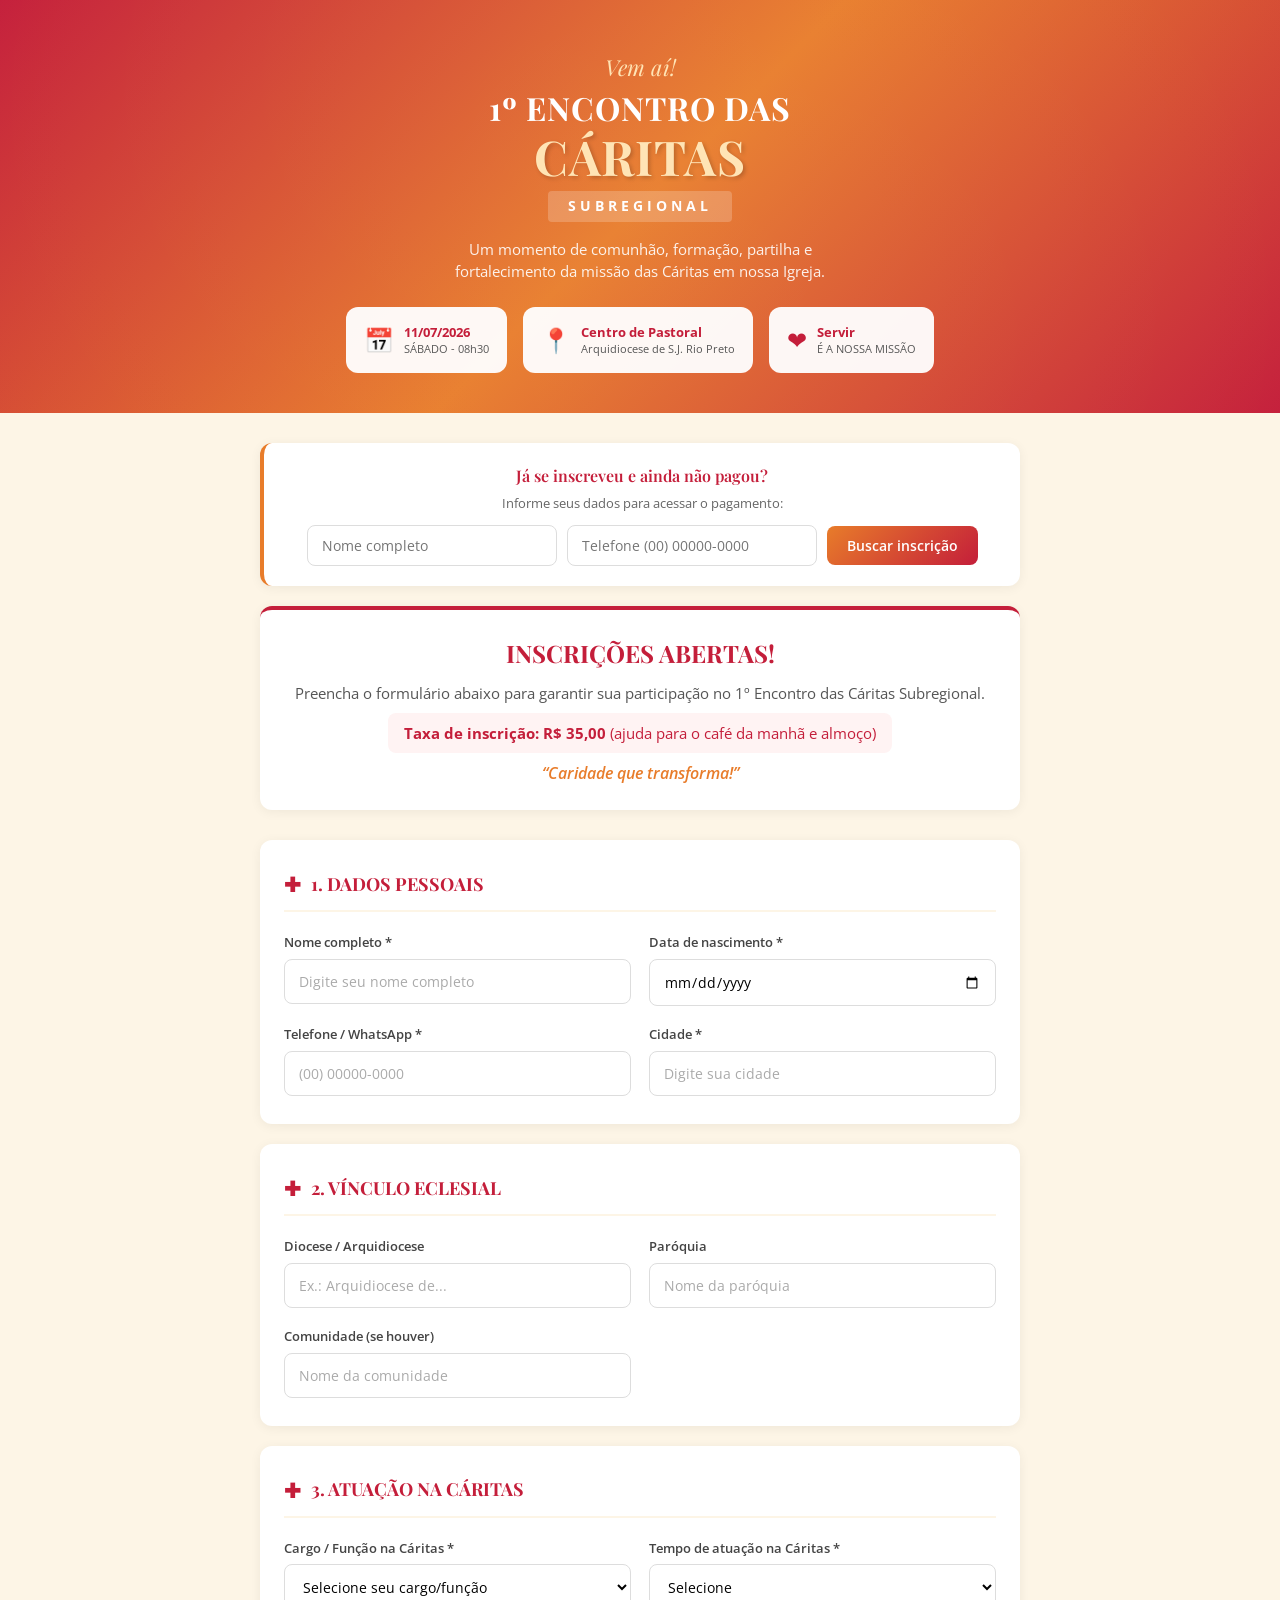
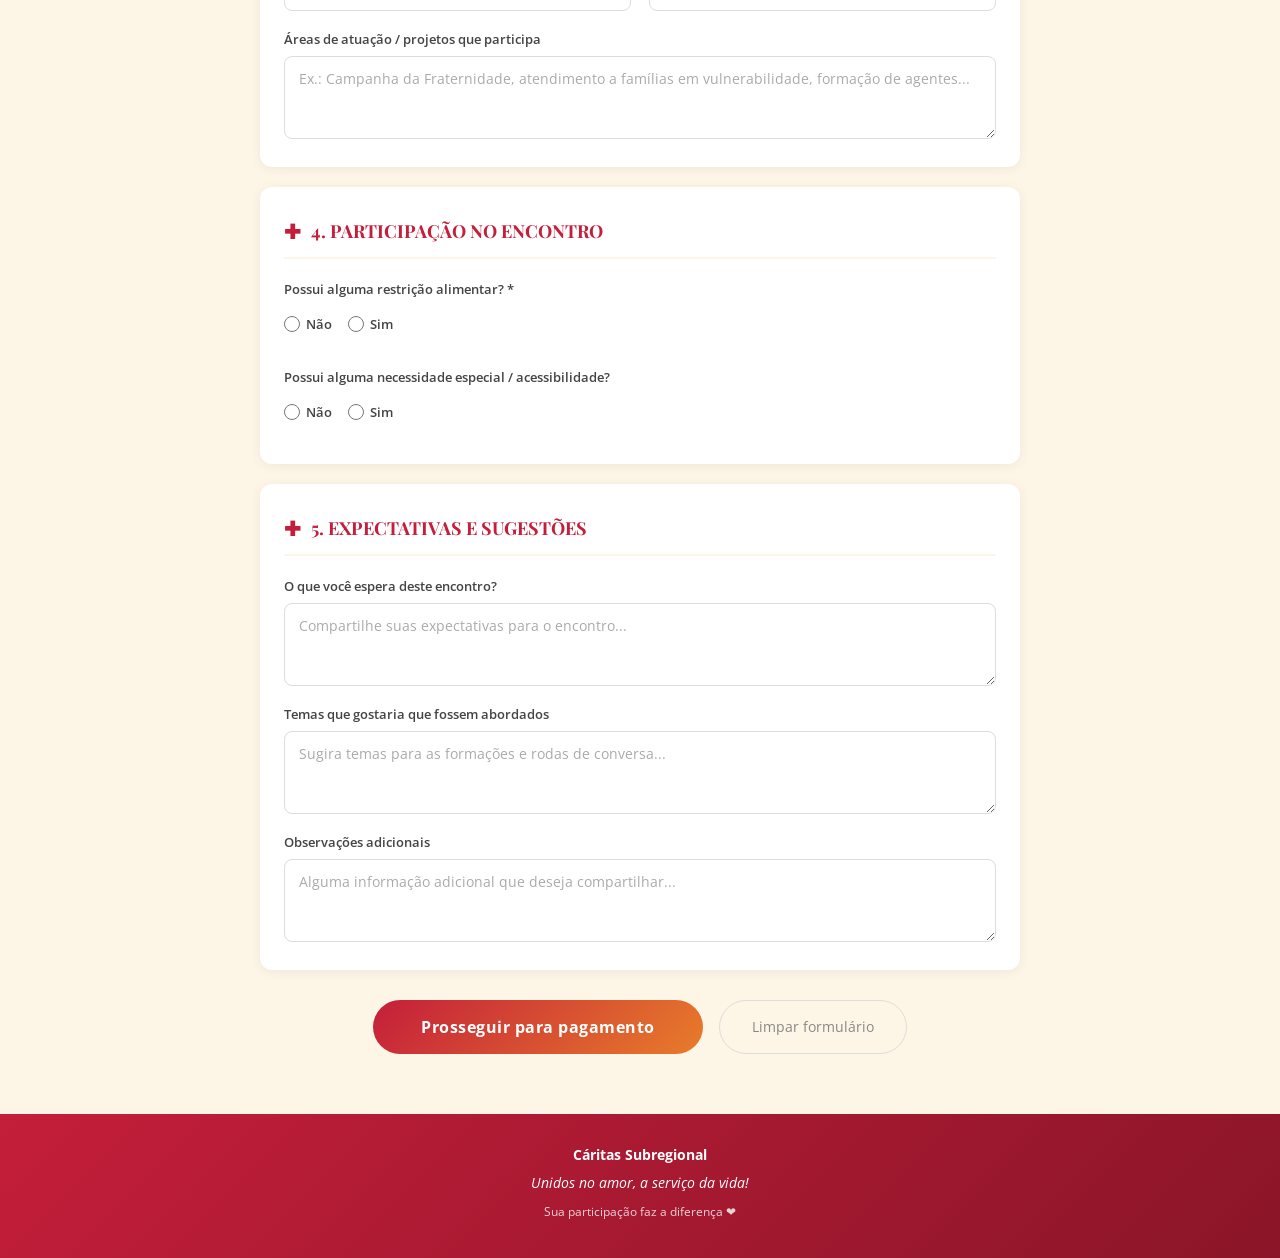
==== commit 3029a293: "Add files via upload" ====
--- a/index.html
+++ b/index.html
@@ -1,22 +1,232 @@
-<!DOCTYPE html>
-<html lang="pt-BR">
-<head>
-    <meta charset="UTF-8">
-    <meta name="viewport" content="width=device-width, initial-scale=1.0">
-    <title>Adolecrist - Fichas do Encontro</title>
-    <link rel="stylesheet" href="style.css">
-</head>
-<body>
-    <header>
-        <h1>Adolecrist - Fichas do Encontro</h1>
-        <nav>
-            <button class="nav-btn active" data-page="painel">Painel de Alertas</button>
-            <button class="nav-btn" data-page="cadastro">Cadastrar Ficha</button>
-            <button class="nav-btn" data-page="fichas">Ver Fichas</button>
-        </nav>
-    </header>
-    <div id="status-sync" class="status-sync"></div>
-    <main id="app"></main>
-    <script src="app.js"></script>
-</body>
-</html>+<!DOCTYPE html>
+<html lang="pt-BR">
+<head>
+    <meta charset="UTF-8">
+    <meta name="viewport" content="width=device-width, initial-scale=1.0">
+    <title>1&#186; Encontro das C&#225;ritas Subregional - Inscri&#231;&#227;o</title>
+    <link rel="preconnect" href="https://fonts.googleapis.com">
+    <link rel="preconnect" href="https://fonts.gstatic.com" crossorigin>
+    <link href="https://fonts.googleapis.com/css2?family=Playfair+Display:wght@400;600;700&family=Open+Sans:wght@400;500;600&display=swap" rel="stylesheet">
+    <link rel="stylesheet" href="style.css">
+</head>
+<body>
+    <!-- Header -->
+    <header class="header">
+        <div class="header-content">
+            <p class="header-vem-ai">Vem a&#237;!</p>
+            <h1 class="header-title">1&#186; ENCONTRO DAS<br><span class="highlight">C&#193;RITAS</span></h1>
+            <p class="header-subtitle-tag">SUBREGIONAL</p>
+            <p class="header-subtitle">Um momento de comunh&#227;o, forma&#231;&#227;o, partilha e<br>fortalecimento da miss&#227;o das C&#225;ritas em nossa Igreja.</p>
+            <div class="header-badges">
+                <div class="badge-item">
+                    <span class="badge-icon">&#128197;</span>
+                    <span class="badge-text"><strong>11/07/2026</strong><br>S&#193;BADO - 08h30</span>
+                </div>
+                <div class="badge-item">
+                    <span class="badge-icon">&#128205;</span>
+                    <span class="badge-text"><strong>Centro de Pastoral</strong><br>Arquidiocese de S.J. Rio Preto</span>
+                </div>
+                <div class="badge-item">
+                    <span class="badge-icon">&#10084;</span>
+                    <span class="badge-text"><strong>Servir</strong><br>&#201; A NOSSA MISS&#195;O</span>
+                </div>
+            </div>
+        </div>
+    </header>
+
+    <!-- Formul&#225;rio -->
+    <main class="container">
+        <!-- Consulta para quem j&#225; se inscreveu -->
+        <div class="consulta-box" id="consultaBox">
+            <p class="consulta-titulo">J&#225; se inscreveu e ainda n&#227;o pagou?</p>
+            <p class="consulta-texto">Informe seus dados para acessar o pagamento:</p>
+            <div class="consulta-form">
+                <input type="text" id="consultaNome" placeholder="Nome completo" class="consulta-input">
+                <input type="tel" id="consultaTelefone" placeholder="Telefone (00) 00000-0000" class="consulta-input">
+                <button type="button" class="btn-consulta" onclick="consultarInscricao()">Buscar inscri&#231;&#227;o</button>
+            </div>
+            <p class="consulta-erro" id="consultaErro" style="display: none;">Inscri&#231;&#227;o n&#227;o encontrada. Verifique os dados ou fa&#231;a sua inscri&#231;&#227;o abaixo.</p>
+            <p class="consulta-loading" id="consultaLoading" style="display: none;">Buscando...</p>
+        </div>
+
+        <!-- Comunicado -->
+        <div class="comunicado">
+            <p class="comunicado-titulo">INSCRI&#199;&#213;ES ABERTAS!</p>
+            <p class="comunicado-texto">Preencha o formul&#225;rio abaixo para garantir sua participa&#231;&#227;o no 1&#186; Encontro das C&#225;ritas Subregional.</p>
+            <p class="comunicado-taxa"><strong>Taxa de inscri&#231;&#227;o: R$ 35,00</strong> (ajuda para o caf&#233; da manh&#227; e almo&#231;o)</p>
+            <p class="comunicado-slogan"><em>&#8220;Caridade que transforma!&#8221;</em></p>
+        </div>
+
+        <form id="inscricaoForm">
+
+            <!-- Se&#231;&#227;o 1 - Dados Pessoais -->
+            <section class="form-section">
+                <h2 class="section-title"><span class="section-icon">&#10010;</span> 1. DADOS PESSOAIS</h2>
+                <div class="form-grid">
+                    <div class="form-group">
+                        <label for="nomeCompleto">Nome completo *</label>
+                        <input type="text" id="nomeCompleto" name="nomeCompleto" placeholder="Digite seu nome completo" required>
+                    </div>
+                    <div class="form-group">
+                        <label for="dataNascimento">Data de nascimento *</label>
+                        <input type="date" id="dataNascimento" name="dataNascimento" required>
+                    </div>
+                    <div class="form-group">
+                        <label for="telefone">Telefone / WhatsApp *</label>
+                        <input type="tel" id="telefone" name="telefone" placeholder="(00) 00000-0000" required>
+                    </div>
+                    <div class="form-group">
+                        <label for="cidade">Cidade *</label>
+                        <input type="text" id="cidade" name="cidade" placeholder="Digite sua cidade" required>
+                    </div>
+                </div>
+            </section>
+
+            <!-- Se&#231;&#227;o 2 - V&#237;nculo Eclesial -->
+            <section class="form-section">
+                <h2 class="section-title"><span class="section-icon">&#10010;</span> 2. V&#205;NCULO ECLESIAL</h2>
+                <div class="form-grid">
+                    <div class="form-group">
+                        <label for="diocese">Diocese / Arquidiocese</label>
+                        <input type="text" id="diocese" name="diocese" placeholder="Ex.: Arquidiocese de...">
+                    </div>
+                    <div class="form-group">
+                        <label for="paroquia">Par&#243;quia</label>
+                        <input type="text" id="paroquia" name="paroquia" placeholder="Nome da par&#243;quia">
+                    </div>
+                    <div class="form-group">
+                        <label for="comunidade">Comunidade (se houver)</label>
+                        <input type="text" id="comunidade" name="comunidade" placeholder="Nome da comunidade">
+                    </div>
+                </div>
+            </section>
+
+            <!-- Se&#231;&#227;o 3 - Atua&#231;&#227;o na C&#225;ritas -->
+            <section class="form-section">
+                <h2 class="section-title"><span class="section-icon">&#10010;</span> 3. ATUA&#199;&#195;O NA C&#193;RITAS</h2>
+                <div class="form-grid">
+                    <div class="form-group">
+                        <label for="cargoFuncao">Cargo / Fun&#231;&#227;o na C&#225;ritas *</label>
+                        <select id="cargoFuncao" name="cargoFuncao" required>
+                            <option value="">Selecione seu cargo/fun&#231;&#227;o</option>
+                            <option value="Coordenador(a) Diocesano(a)">Coordenador(a) Diocesano(a)</option>
+                            <option value="Coordenador(a) Paroquial">Coordenador(a) Paroquial</option>
+                            <option value="Coordenador(a) Comunit&#225;rio(a)">Coordenador(a) Comunit&#225;rio(a)</option>
+                            <option value="Vice-coordenador(a)">Vice-coordenador(a)</option>
+                            <option value="Secret&#225;rio(a)">Secret&#225;rio(a)</option>
+                            <option value="Tesoureiro(a)">Tesoureiro(a)</option>
+                            <option value="Agente de Caridade">Agente de Caridade</option>
+                            <option value="Volunt&#225;rio(a)">Volunt&#225;rio(a)</option>
+                            <option value="Assessor(a) Eclesi&#225;stico(a)">Assessor(a) Eclesi&#225;stico(a)</option>
+                            <option value="Membro da Diretoria">Membro da Diretoria</option>
+                            <option value="Outro">Outro</option>
+                        </select>
+                    </div>
+                    <div class="form-group" id="cargoOutroGroup" style="display: none;">
+                        <label for="cargoOutro">Especifique o cargo/fun&#231;&#227;o *</label>
+                        <input type="text" id="cargoOutro" name="cargoOutro" placeholder="Descreva seu cargo ou fun&#231;&#227;o">
+                    </div>
+                    <div class="form-group">
+                        <label for="tempoAtuacao">Tempo de atua&#231;&#227;o na C&#225;ritas *</label>
+                        <select id="tempoAtuacao" name="tempoAtuacao" required>
+                            <option value="">Selecione</option>
+                            <option value="Menos de 1 ano">Menos de 1 ano</option>
+                            <option value="1 a 3 anos">1 a 3 anos</option>
+                            <option value="3 a 5 anos">3 a 5 anos</option>
+                            <option value="5 a 10 anos">5 a 10 anos</option>
+                            <option value="Mais de 10 anos">Mais de 10 anos</option>
+                        </select>
+                    </div>
+                    <div class="form-group full-width">
+                        <label for="areasAtuacao">&#193;reas de atua&#231;&#227;o / projetos que participa</label>
+                        <textarea id="areasAtuacao" name="areasAtuacao" placeholder="Ex.: Campanha da Fraternidade, atendimento a fam&#237;lias em vulnerabilidade, forma&#231;&#227;o de agentes..." rows="3"></textarea>
+                    </div>
+                </div>
+            </section>
+
+            <!-- Se&#231;&#227;o 4 - Participa&#231;&#227;o no Encontro -->
+            <section class="form-section">
+                <h2 class="section-title"><span class="section-icon">&#10010;</span> 4. PARTICIPA&#199;&#195;O NO ENCONTRO</h2>
+                <div class="form-grid">
+                    <div class="form-group full-width">
+                        <label>Possui alguma restri&#231;&#227;o alimentar? *</label>
+                        <div class="radio-group">
+                            <label class="radio-label"><input type="radio" name="restricaoAlimentar" value="N&#227;o" required> N&#227;o</label>
+                            <label class="radio-label"><input type="radio" name="restricaoAlimentar" value="Sim"> Sim</label>
+                        </div>
+                    </div>
+                    <div class="form-group" id="restricaoDetalheGroup" style="display: none;">
+                        <label for="restricaoDetalhe">Qual restri&#231;&#227;o alimentar?</label>
+                        <input type="text" id="restricaoDetalhe" name="restricaoDetalhe" placeholder="Ex.: vegetariano, intoler&#226;ncia a lactose...">
+                    </div>
+                    <div class="form-group full-width">
+                        <label>Possui alguma necessidade especial / acessibilidade?</label>
+                        <div class="radio-group">
+                            <label class="radio-label"><input type="radio" name="acessibilidade" value="N&#227;o"> N&#227;o</label>
+                            <label class="radio-label"><input type="radio" name="acessibilidade" value="Sim"> Sim</label>
+                        </div>
+                    </div>
+                    <div class="form-group" id="acessibilidadeDetalheGroup" style="display: none;">
+                        <label for="acessibilidadeDetalhe">Qual necessidade?</label>
+                        <input type="text" id="acessibilidadeDetalhe" name="acessibilidadeDetalhe" placeholder="Descreva a necessidade">
+                    </div>
+                </div>
+            </section>
+
+            <!-- Se&#231;&#227;o 5 - Expectativas -->
+            <section class="form-section">
+                <h2 class="section-title"><span class="section-icon">&#10010;</span> 5. EXPECTATIVAS E SUGEST&#213;ES</h2>
+                <div class="form-grid">
+                    <div class="form-group full-width">
+                        <label for="expectativas">O que voc&#234; espera deste encontro?</label>
+                        <textarea id="expectativas" name="expectativas" placeholder="Compartilhe suas expectativas para o encontro..." rows="3"></textarea>
+                    </div>
+                    <div class="form-group full-width">
+                        <label for="temasSugeridos">Temas que gostaria que fossem abordados</label>
+                        <textarea id="temasSugeridos" name="temasSugeridos" placeholder="Sugira temas para as forma&#231;&#245;es e rodas de conversa..." rows="3"></textarea>
+                    </div>
+                    <div class="form-group full-width">
+                        <label for="observacoes">Observa&#231;&#245;es adicionais</label>
+                        <textarea id="observacoes" name="observacoes" placeholder="Alguma informa&#231;&#227;o adicional que deseja compartilhar..." rows="3"></textarea>
+                    </div>
+                </div>
+            </section>
+
+            <!-- Bot&#245;es -->
+            <div class="form-actions">
+                <button type="submit" class="btn-submit">Prosseguir para pagamento</button>
+                <button type="reset" class="btn-reset">Limpar formul&#225;rio</button>
+            </div>
+        </form>
+
+        <!-- Mensagem de sucesso -->
+        <div id="successMessage" class="success-message" style="display: none;">
+            <div class="success-icon">&#10003;</div>
+            <h3>Inscri&#231;&#227;o realizada com sucesso!</h3>
+            <p>Sua participa&#231;&#227;o faz a diferen&#231;a!</p>
+            <div class="pagamento-box">
+                <h4>Taxa de inscri&#231;&#227;o: R$ 35,00</h4>
+                <p>Para confirmar sua participa&#231;&#227;o, efetue o pagamento clicando no bot&#227;o abaixo:</p>
+                <a href="https://pag.ae/81WWPmv7M" target="_blank" class="btn-pagamento">Pagar R$ 35,00 via PagBank</a>
+                <p class="pagamento-obs">Aceita Pix, cart&#227;o de cr&#233;dito, d&#233;bito e boleto.</p>
+            </div>
+            <p><em>&#8220;Unidos no amor, a servi&#231;o da vida!&#8221;</em></p>
+        </div>
+
+        <!-- Loading -->
+        <div id="loadingOverlay" class="loading-overlay" style="display: none;">
+            <div class="loading-spinner"></div>
+            <p>Enviando inscri&#231;&#227;o...</p>
+        </div>
+    </main>
+
+    <!-- Footer -->
+    <footer class="footer">
+        <p><strong>C&#225;ritas Subregional</strong></p>
+        <p><em>Unidos no amor, a servi&#231;o da vida!</em></p>
+        <p class="footer-small">Sua participa&#231;&#227;o faz a diferen&#231;a &#10084;</p>
+    </footer>
+
+    <script src="script.js"></script>
+</body>
+</html>
--- a/style.css
+++ b/style.css
@@ -1,395 +1,686 @@
-* {
-    margin: 0;
-    padding: 0;
-    box-sizing: border-box;
-}
-
-body {
-    font-family: 'Segoe UI', Tahoma, Geneva, Verdana, sans-serif;
-    background: #1a1a2e;
-    color: #eee;
-    min-height: 100vh;
-}
-
-header {
-    background: #16213e;
-    padding: 1rem 2rem;
-    box-shadow: 0 2px 10px rgba(0,0,0,0.3);
-}
-
-header h1 {
-    text-align: center;
-    color: #00d4ff;
-    margin-bottom: 1rem;
-    font-size: 1.5rem;
-}
-
-nav {
-    display: flex;
-    justify-content: center;
-    gap: 0.5rem;
-    flex-wrap: wrap;
-}
-
-.nav-btn {
-    padding: 0.6rem 1.2rem;
-    border: none;
-    border-radius: 8px;
-    background: #0f3460;
-    color: #eee;
-    cursor: pointer;
-    font-size: 0.9rem;
-    transition: all 0.3s;
-}
-
-.nav-btn:hover {
-    background: #00d4ff;
-    color: #1a1a2e;
-}
-
-.nav-btn.active {
-    background: #00d4ff;
-    color: #1a1a2e;
-    font-weight: bold;
-}
-
-.status-sync {
-    text-align: center;
-    padding: 0.3rem;
-    font-size: 0.8rem;
-    display: none;
-}
-
-.status-sync.online {
-    display: block;
-    background: #27ae60;
-    color: white;
-}
-
-.status-sync.offline {
-    display: block;
-    background: #e74c3c;
-    color: white;
-}
-
-.status-sync.sincronizando {
-    display: block;
-    background: #f39c12;
-    color: white;
-}
-
-
-main {
-    max-width: 900px;
-    margin: 2rem auto;
-    padding: 0 1rem;
-}
-
-/* Painel de Alertas */
-.painel-container {
-    text-align: center;
-}
-
-.relogio {
-    font-size: 4rem;
-    font-weight: bold;
-    color: #00d4ff;
-    margin: 1rem 0;
-    font-family: 'Courier New', monospace;
-}
-
-.data-atual {
-    font-size: 1.2rem;
-    color: #aaa;
-    margin-bottom: 2rem;
-}
-
-.alertas-titulo {
-    font-size: 1.3rem;
-    color: #ff6b6b;
-    margin-bottom: 1rem;
-}
-
-.alerta-card {
-    background: #e74c3c;
-    color: white;
-    padding: 1rem;
-    border-radius: 10px;
-    margin-bottom: 0.8rem;
-    display: flex;
-    justify-content: space-between;
-    align-items: center;
-    animation: pulse 2s infinite;
-}
-
-.alerta-card.proximo {
-    background: #f39c12;
-    animation: none;
-}
-
-.alerta-card.agora {
-    background: #e74c3c;
-    animation: pulse 1.5s infinite;
-}
-
-.alerta-card.atrasado {
-    background: #c0392b;
-    animation: pulse 2s infinite;
-}
-
-.alerta-card.confirmado {
-    background: #27ae60;
-    animation: none;
-    opacity: 0.8;
-}
-
-.alerta-card.ok {
-    background: #27ae60;
-    animation: none;
-}
-
-@keyframes pulse {
-    0%, 100% { transform: scale(1); }
-    50% { transform: scale(1.02); }
-}
-
-.alerta-info h3 {
-    margin-bottom: 0.3rem;
-}
-
-.alerta-info p {
-    font-size: 0.85rem;
-    opacity: 0.9;
-}
-
-.sem-alertas {
-    color: #27ae60;
-    font-size: 1.2rem;
-    margin-top: 2rem;
-}
-
-.btn-confirmar {
-    margin-top: 0.4rem;
-    padding: 0.3rem 0.8rem;
-    border: 2px solid white;
-    border-radius: 6px;
-    background: transparent;
-    color: white;
-    cursor: pointer;
-    font-size: 0.8rem;
-    font-weight: bold;
-    transition: all 0.3s;
-}
-
-.btn-confirmar:hover {
-    background: white;
-    color: #e74c3c;
-}
-
-
-/* Formulario de Cadastro */
-.form-container {
-    background: #16213e;
-    padding: 2rem;
-    border-radius: 12px;
-    box-shadow: 0 4px 15px rgba(0,0,0,0.3);
-}
-
-.form-container h2 {
-    color: #00d4ff;
-    margin-bottom: 1.5rem;
-    text-align: center;
-}
-
-.form-group {
-    margin-bottom: 1rem;
-}
-
-.form-group label {
-    display: block;
-    margin-bottom: 0.3rem;
-    color: #aaa;
-    font-size: 0.85rem;
-}
-
-.form-group input,
-.form-group textarea,
-.form-group select {
-    width: 100%;
-    padding: 0.7rem;
-    border: 1px solid #0f3460;
-    border-radius: 8px;
-    background: #1a1a2e;
-    color: #eee;
-    font-size: 0.95rem;
-}
-
-.form-group textarea {
-    min-height: 60px;
-    resize: vertical;
-}
-
-.form-row {
-    display: grid;
-    grid-template-columns: 1fr 1fr;
-    gap: 1rem;
-}
-
-.medicamento-item {
-    background: #0f3460;
-    padding: 1rem;
-    border-radius: 8px;
-    margin-bottom: 0.8rem;
-    position: relative;
-}
-
-.medicamento-item .remover-med {
-    position: absolute;
-    top: 0.5rem;
-    right: 0.5rem;
-    background: #e74c3c;
-    border: none;
-    color: white;
-    width: 24px;
-    height: 24px;
-    border-radius: 50%;
-    cursor: pointer;
-    font-size: 0.8rem;
-}
-
-.btn {
-    padding: 0.7rem 1.5rem;
-    border: none;
-    border-radius: 8px;
-    cursor: pointer;
-    font-size: 0.95rem;
-    transition: all 0.3s;
-}
-
-.btn-primary {
-    background: #00d4ff;
-    color: #1a1a2e;
-    font-weight: bold;
-}
-
-.btn-primary:hover {
-    background: #00b8d4;
-}
-
-.btn-secondary {
-    background: #0f3460;
-    color: #eee;
-}
-
-.btn-secondary:hover {
-    background: #1a4a8a;
-}
-
-.btn-danger {
-    background: #e74c3c;
-    color: white;
-}
-
-.btn-danger:hover {
-    background: #c0392b;
-}
-
-
-/* Lista de Fichas */
-.fichas-container h2 {
-    color: #00d4ff;
-    margin-bottom: 1.5rem;
-    text-align: center;
-}
-
-.busca-input {
-    width: 100%;
-    padding: 0.7rem;
-    border: 1px solid #0f3460;
-    border-radius: 8px;
-    background: #16213e;
-    color: #eee;
-    font-size: 0.95rem;
-    margin-bottom: 1.5rem;
-}
-
-.ficha-card {
-    background: #16213e;
-    padding: 1.5rem;
-    border-radius: 12px;
-    margin-bottom: 1rem;
-    box-shadow: 0 2px 8px rgba(0,0,0,0.2);
-}
-
-.ficha-card h3 {
-    color: #00d4ff;
-    margin-bottom: 0.5rem;
-}
-
-.ficha-card .info-row {
-    display: flex;
-    gap: 1rem;
-    flex-wrap: wrap;
-    margin-bottom: 0.5rem;
-    font-size: 0.9rem;
-}
-
-.ficha-card .info-row span {
-    color: #aaa;
-}
-
-.ficha-card .alergias {
-    color: #ff6b6b;
-    margin: 0.5rem 0;
-}
-
-.ficha-card .medicamentos-lista {
-    margin-top: 0.5rem;
-}
-
-.ficha-card .med-item {
-    background: #0f3460;
-    padding: 0.5rem 0.8rem;
-    border-radius: 6px;
-    margin-bottom: 0.4rem;
-    font-size: 0.85rem;
-    display: flex;
-    justify-content: space-between;
-}
-
-.ficha-card .acoes {
-    margin-top: 1rem;
-    display: flex;
-    gap: 0.5rem;
-}
-
-.sem-fichas {
-    text-align: center;
-    color: #aaa;
-    margin-top: 2rem;
-}
-
-/* Loading */
-.loading {
-    text-align: center;
-    color: #00d4ff;
-    padding: 2rem;
-    font-size: 1.1rem;
-}
-
-/* Responsivo */
-@media (max-width: 600px) {
-    .form-row {
-        grid-template-columns: 1fr;
-    }
-    .relogio {
-        font-size: 2.5rem;
-    }
-    header h1 {
-        font-size: 1.2rem;
-    }
-    .nav-btn {
-        font-size: 0.8rem;
-        padding: 0.5rem 0.8rem;
-    }
-}+/* ============================================================
+   CARITAS SUBREGIONAL - 1º Encontro
+   Cores: Vermelho (#C41E3A), Laranja (#E87C2A), Bege (#FDF5E6)
+   ============================================================ */
+
+* {
+    margin: 0;
+    padding: 0;
+    box-sizing: border-box;
+}
+
+body {
+    font-family: 'Open Sans', sans-serif;
+    background: #FDF5E6;
+    color: #333;
+    line-height: 1.6;
+}
+
+/* ============================================================
+   HEADER
+   ============================================================ */
+.header {
+    background: linear-gradient(135deg, #C41E3A 0%, #E87C2A 50%, #C41E3A 100%);
+    padding: 50px 20px 40px;
+    text-align: center;
+    position: relative;
+    overflow: hidden;
+}
+
+.header::before {
+    content: '';
+    position: absolute;
+    top: -50%;
+    left: -50%;
+    width: 200%;
+    height: 200%;
+    background: radial-gradient(circle, rgba(255,255,255,0.05) 0%, transparent 70%);
+    animation: pulse 4s ease-in-out infinite;
+}
+
+@keyframes pulse {
+    0%, 100% { transform: scale(1); }
+    50% { transform: scale(1.05); }
+}
+
+.header-content {
+    position: relative;
+    z-index: 1;
+    max-width: 700px;
+    margin: 0 auto;
+}
+
+.header-vem-ai {
+    font-family: 'Playfair Display', serif;
+    font-style: italic;
+    color: #FFE4B5;
+    font-size: 22px;
+    margin-bottom: 4px;
+}
+
+.header-title {
+    font-family: 'Playfair Display', serif;
+    color: #fff;
+    font-size: 32px;
+    font-weight: 700;
+    letter-spacing: 1px;
+    line-height: 1.2;
+    margin-bottom: 6px;
+}
+
+.header-title .highlight {
+    font-size: 48px;
+    display: block;
+    color: #FFE4B5;
+    text-shadow: 2px 2px 4px rgba(0,0,0,0.2);
+}
+
+.header-subtitle-tag {
+    display: inline-block;
+    background: rgba(255,255,255,0.2);
+    color: #fff;
+    padding: 4px 20px;
+    border-radius: 4px;
+    font-weight: 700;
+    letter-spacing: 4px;
+    font-size: 14px;
+    margin-bottom: 16px;
+}
+
+.header-subtitle {
+    color: rgba(255,255,255,0.9);
+    font-size: 15px;
+    line-height: 1.5;
+    margin-bottom: 24px;
+}
+
+.header-badges {
+    display: flex;
+    justify-content: center;
+    gap: 16px;
+    flex-wrap: wrap;
+}
+
+.badge-item {
+    background: rgba(255,255,255,0.95);
+    border-radius: 12px;
+    padding: 14px 18px;
+    display: flex;
+    align-items: center;
+    gap: 10px;
+    min-width: 160px;
+}
+
+.badge-icon {
+    font-size: 24px;
+    color: #C41E3A;
+}
+
+.badge-text {
+    font-size: 11px;
+    color: #555;
+    text-align: left;
+    line-height: 1.4;
+}
+
+.badge-text strong {
+    color: #C41E3A;
+    font-size: 13px;
+}
+
+/* ============================================================
+   CONTAINER
+   ============================================================ */
+.container {
+    max-width: 800px;
+    margin: 0 auto;
+    padding: 30px 20px 60px;
+}
+
+/* ============================================================
+   CONSULTA INSCRICAO
+   ============================================================ */
+.consulta-box {
+    background: #fff;
+    border-radius: 12px;
+    padding: 20px 24px;
+    margin-bottom: 20px;
+    box-shadow: 0 2px 12px rgba(0,0,0,0.06);
+    border-left: 4px solid #E87C2A;
+    text-align: center;
+}
+
+.consulta-titulo {
+    font-family: 'Playfair Display', serif;
+    font-size: 16px;
+    color: #C41E3A;
+    margin-bottom: 4px;
+    font-weight: 600;
+}
+
+.consulta-texto {
+    font-size: 13px;
+    color: #666;
+    margin-bottom: 12px;
+}
+
+.consulta-form {
+    display: flex;
+    gap: 10px;
+    flex-wrap: wrap;
+    justify-content: center;
+    align-items: center;
+}
+
+.consulta-input {
+    padding: 10px 14px;
+    border: 1px solid #ddd;
+    border-radius: 8px;
+    font-size: 14px;
+    font-family: 'Open Sans', sans-serif;
+    min-width: 180px;
+    flex: 1;
+    max-width: 250px;
+}
+
+.consulta-input:focus {
+    outline: none;
+    border-color: #C41E3A;
+    box-shadow: 0 0 0 3px rgba(196, 30, 58, 0.1);
+}
+
+.btn-consulta {
+    background: linear-gradient(135deg, #E87C2A, #C41E3A);
+    color: #fff;
+    border: none;
+    padding: 10px 20px;
+    border-radius: 8px;
+    font-size: 14px;
+    font-weight: 600;
+    cursor: pointer;
+    font-family: 'Open Sans', sans-serif;
+    transition: transform 0.2s, box-shadow 0.2s;
+}
+
+.btn-consulta:hover {
+    transform: translateY(-1px);
+    box-shadow: 0 2px 8px rgba(0,0,0,0.15);
+}
+
+.consulta-erro {
+    color: #dc3545;
+    font-size: 13px;
+    margin-top: 10px;
+}
+
+.consulta-loading {
+    color: #E87C2A;
+    font-size: 13px;
+    margin-top: 10px;
+}
+
+/* ============================================================
+   COMUNICADO
+   ============================================================ */
+.comunicado {
+    background: #fff;
+    border-radius: 12px;
+    padding: 24px;
+    margin-bottom: 30px;
+    text-align: center;
+    box-shadow: 0 2px 12px rgba(0,0,0,0.06);
+    border-top: 4px solid #C41E3A;
+}
+
+.comunicado-titulo {
+    font-family: 'Playfair Display', serif;
+    font-size: 24px;
+    font-weight: 700;
+    color: #C41E3A;
+    margin-bottom: 8px;
+}
+
+.comunicado-texto {
+    font-size: 15px;
+    color: #555;
+    margin-bottom: 8px;
+}
+
+.comunicado-slogan {
+    font-size: 16px;
+    color: #E87C2A;
+    font-weight: 600;
+}
+
+.comunicado-taxa {
+    font-size: 15px;
+    color: #C41E3A;
+    margin-bottom: 8px;
+    padding: 8px 16px;
+    background: #fff3f3;
+    border-radius: 8px;
+    display: inline-block;
+}
+
+/* ============================================================
+   FORM SECTIONS
+   ============================================================ */
+.form-section {
+    background: #fff;
+    border-radius: 12px;
+    padding: 28px 24px;
+    margin-bottom: 20px;
+    box-shadow: 0 2px 12px rgba(0,0,0,0.06);
+}
+
+.section-title {
+    font-family: 'Playfair Display', serif;
+    font-size: 18px;
+    color: #C41E3A;
+    margin-bottom: 20px;
+    padding-bottom: 10px;
+    border-bottom: 2px solid #FDF5E6;
+    display: flex;
+    align-items: center;
+    gap: 10px;
+}
+
+.section-icon {
+    color: #C41E3A;
+    font-size: 20px;
+}
+
+.form-grid {
+    display: grid;
+    grid-template-columns: repeat(2, 1fr);
+    gap: 18px;
+}
+
+.form-group {
+    display: flex;
+    flex-direction: column;
+}
+
+.form-group.full-width {
+    grid-column: 1 / -1;
+}
+
+.form-group label {
+    font-size: 13px;
+    font-weight: 600;
+    color: #444;
+    margin-bottom: 6px;
+}
+
+.form-group input,
+.form-group select,
+.form-group textarea {
+    padding: 12px 14px;
+    border: 1px solid #ddd;
+    border-radius: 8px;
+    font-size: 14px;
+    font-family: 'Open Sans', sans-serif;
+    transition: border-color 0.3s, box-shadow 0.3s;
+    background: #fff;
+}
+
+.form-group input:focus,
+.form-group select:focus,
+.form-group textarea:focus {
+    outline: none;
+    border-color: #C41E3A;
+    box-shadow: 0 0 0 3px rgba(196, 30, 58, 0.1);
+}
+
+.form-group input::placeholder,
+.form-group textarea::placeholder {
+    color: #aaa;
+}
+
+.form-group small {
+    font-size: 11px;
+    color: #888;
+    margin-top: 4px;
+}
+
+.form-group textarea {
+    resize: vertical;
+    min-height: 80px;
+}
+
+/* Radio & Checkbox */
+.radio-group {
+    display: flex;
+    flex-wrap: wrap;
+    gap: 16px;
+    padding: 8px 0;
+}
+
+.radio-label {
+    display: flex;
+    align-items: center;
+    gap: 6px;
+    font-size: 14px;
+    color: #555;
+    cursor: pointer;
+}
+
+.radio-label input[type="radio"] {
+    accent-color: #C41E3A;
+    width: 16px;
+    height: 16px;
+}
+
+/* ============================================================
+   BUTTONS
+   ============================================================ */
+.form-actions {
+    display: flex;
+    gap: 16px;
+    justify-content: center;
+    margin-top: 30px;
+    flex-wrap: wrap;
+}
+
+.btn-submit {
+    background: linear-gradient(135deg, #C41E3A, #E87C2A);
+    color: #fff;
+    border: none;
+    padding: 16px 48px;
+    font-size: 16px;
+    font-weight: 700;
+    border-radius: 50px;
+    cursor: pointer;
+    font-family: 'Open Sans', sans-serif;
+    transition: transform 0.2s, box-shadow 0.2s;
+    letter-spacing: 0.5px;
+}
+
+.btn-submit:hover {
+    transform: translateY(-2px);
+    box-shadow: 0 6px 20px rgba(196, 30, 58, 0.3);
+}
+
+.btn-submit:active {
+    transform: translateY(0);
+}
+
+.btn-reset {
+    background: transparent;
+    color: #888;
+    border: 1px solid #ddd;
+    padding: 16px 32px;
+    font-size: 14px;
+    border-radius: 50px;
+    cursor: pointer;
+    font-family: 'Open Sans', sans-serif;
+    transition: background 0.2s, color 0.2s;
+}
+
+.btn-reset:hover {
+    background: #f5f5f5;
+    color: #555;
+}
+
+/* ============================================================
+   SUCCESS MESSAGE
+   ============================================================ */
+.success-message {
+    text-align: center;
+    padding: 60px 20px;
+}
+
+.success-icon {
+    width: 80px;
+    height: 80px;
+    background: linear-gradient(135deg, #28a745, #20c997);
+    color: #fff;
+    font-size: 40px;
+    border-radius: 50%;
+    display: flex;
+    align-items: center;
+    justify-content: center;
+    margin: 0 auto 20px;
+}
+
+.success-message h3 {
+    font-family: 'Playfair Display', serif;
+    font-size: 24px;
+    color: #C41E3A;
+    margin-bottom: 12px;
+}
+
+.success-message p {
+    font-size: 15px;
+    color: #555;
+    line-height: 1.7;
+}
+
+/* Pagamento */
+.pagamento-box {
+    background: #fff9f0;
+    border: 2px solid #E87C2A;
+    border-radius: 12px;
+    padding: 24px;
+    margin: 24px 0;
+    text-align: center;
+}
+
+.pagamento-box h4 {
+    font-size: 20px;
+    color: #C41E3A;
+    margin-bottom: 8px;
+}
+
+.pagamento-box p {
+    font-size: 14px;
+    color: #555;
+    margin-bottom: 16px;
+}
+
+.btn-pagamento {
+    display: inline-block;
+    background: linear-gradient(135deg, #00a650, #00c853);
+    color: #fff;
+    padding: 16px 40px;
+    border-radius: 50px;
+    font-size: 18px;
+    font-weight: 700;
+    text-decoration: none;
+    transition: transform 0.2s, box-shadow 0.2s;
+}
+
+.btn-pagamento:hover {
+    transform: translateY(-2px);
+    box-shadow: 0 6px 20px rgba(0, 166, 80, 0.3);
+}
+
+.pagamento-obs {
+    font-size: 12px !important;
+    color: #888 !important;
+    margin-top: 12px !important;
+    margin-bottom: 0 !important;
+}
+
+/* Resumo da inscricao */
+.inscricao-resumo {
+    background: #f8f9fa;
+    border-radius: 10px;
+    padding: 20px;
+    margin: 20px 0;
+    text-align: left;
+    max-width: 400px;
+    margin-left: auto;
+    margin-right: auto;
+}
+
+.inscricao-resumo h4 {
+    font-family: 'Playfair Display', serif;
+    font-size: 16px;
+    color: #C41E3A;
+    margin-bottom: 12px;
+    text-align: center;
+}
+
+.inscricao-resumo p {
+    font-size: 14px;
+    color: #555;
+    margin-bottom: 6px;
+    line-height: 1.5;
+}
+
+.inscricao-resumo p strong {
+    color: #333;
+}
+
+/* Status pagamento */
+.status-pago {
+    display: inline-flex;
+    align-items: center;
+    gap: 8px;
+    background: #d4edda;
+    color: #155724;
+    padding: 12px 24px;
+    border-radius: 50px;
+    font-size: 16px;
+    font-weight: 600;
+    margin: 16px 0;
+}
+
+.status-aguardando {
+    display: inline-flex;
+    align-items: center;
+    gap: 8px;
+    background: #fff3cd;
+    color: #856404;
+    padding: 12px 24px;
+    border-radius: 50px;
+    font-size: 16px;
+    font-weight: 600;
+    margin: 16px 0;
+}
+
+.status-icon {
+    font-size: 20px;
+}
+
+/* ============================================================
+   LOADING
+   ============================================================ */
+.loading-overlay {
+    position: fixed;
+    top: 0;
+    left: 0;
+    right: 0;
+    bottom: 0;
+    background: rgba(0,0,0,0.5);
+    display: flex;
+    flex-direction: column;
+    align-items: center;
+    justify-content: center;
+    z-index: 9999;
+}
+
+.loading-spinner {
+    width: 50px;
+    height: 50px;
+    border: 4px solid rgba(255,255,255,0.3);
+    border-top: 4px solid #fff;
+    border-radius: 50%;
+    animation: spin 0.8s linear infinite;
+    margin-bottom: 16px;
+}
+
+@keyframes spin {
+    to { transform: rotate(360deg); }
+}
+
+.loading-overlay p {
+    color: #fff;
+    font-size: 16px;
+    font-weight: 500;
+}
+
+/* ============================================================
+   FOOTER
+   ============================================================ */
+.footer {
+    background: linear-gradient(135deg, #C41E3A, #8B1528);
+    color: #fff;
+    text-align: center;
+    padding: 30px 20px;
+}
+
+.footer p {
+    margin-bottom: 6px;
+    font-size: 14px;
+}
+
+.footer .footer-small {
+    font-size: 12px;
+    opacity: 0.8;
+    margin-top: 8px;
+}
+
+/* ============================================================
+   RESPONSIVE
+   ============================================================ */
+@media (max-width: 768px) {
+    .header {
+        padding: 35px 16px 30px;
+    }
+
+    .header-title {
+        font-size: 24px;
+    }
+
+    .header-title .highlight {
+        font-size: 36px;
+    }
+
+    .header-badges {
+        flex-direction: column;
+        align-items: center;
+    }
+
+    .badge-item {
+        min-width: 220px;
+    }
+
+    .form-grid {
+        grid-template-columns: 1fr;
+    }
+
+    .form-section {
+        padding: 20px 16px;
+    }
+
+    .form-actions {
+        flex-direction: column;
+        align-items: center;
+    }
+
+    .btn-submit,
+    .btn-reset {
+        width: 100%;
+        max-width: 300px;
+    }
+}
+
+@media (max-width: 480px) {
+    .header-title {
+        font-size: 20px;
+    }
+
+    .header-title .highlight {
+        font-size: 30px;
+    }
+
+    .header-subtitle {
+        font-size: 13px;
+    }
+
+    .comunicado-titulo {
+        font-size: 20px;
+    }
+}
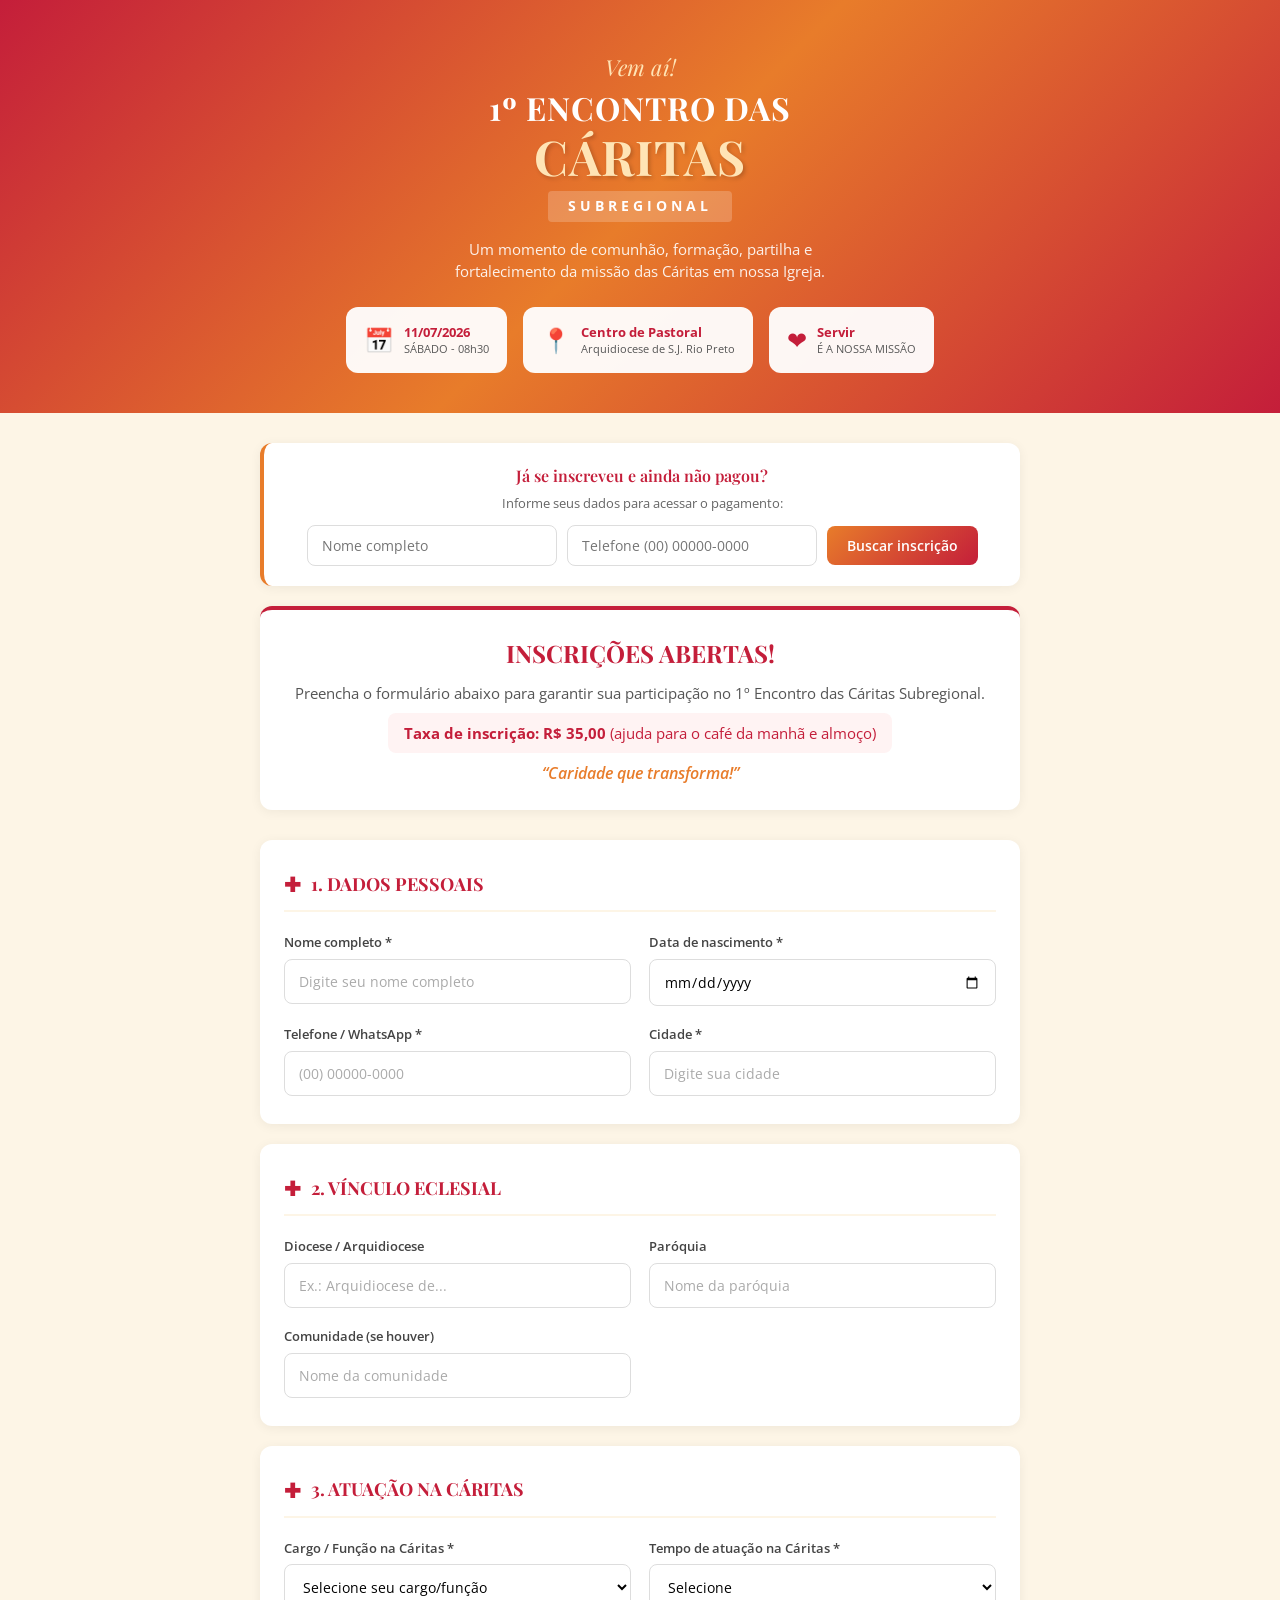
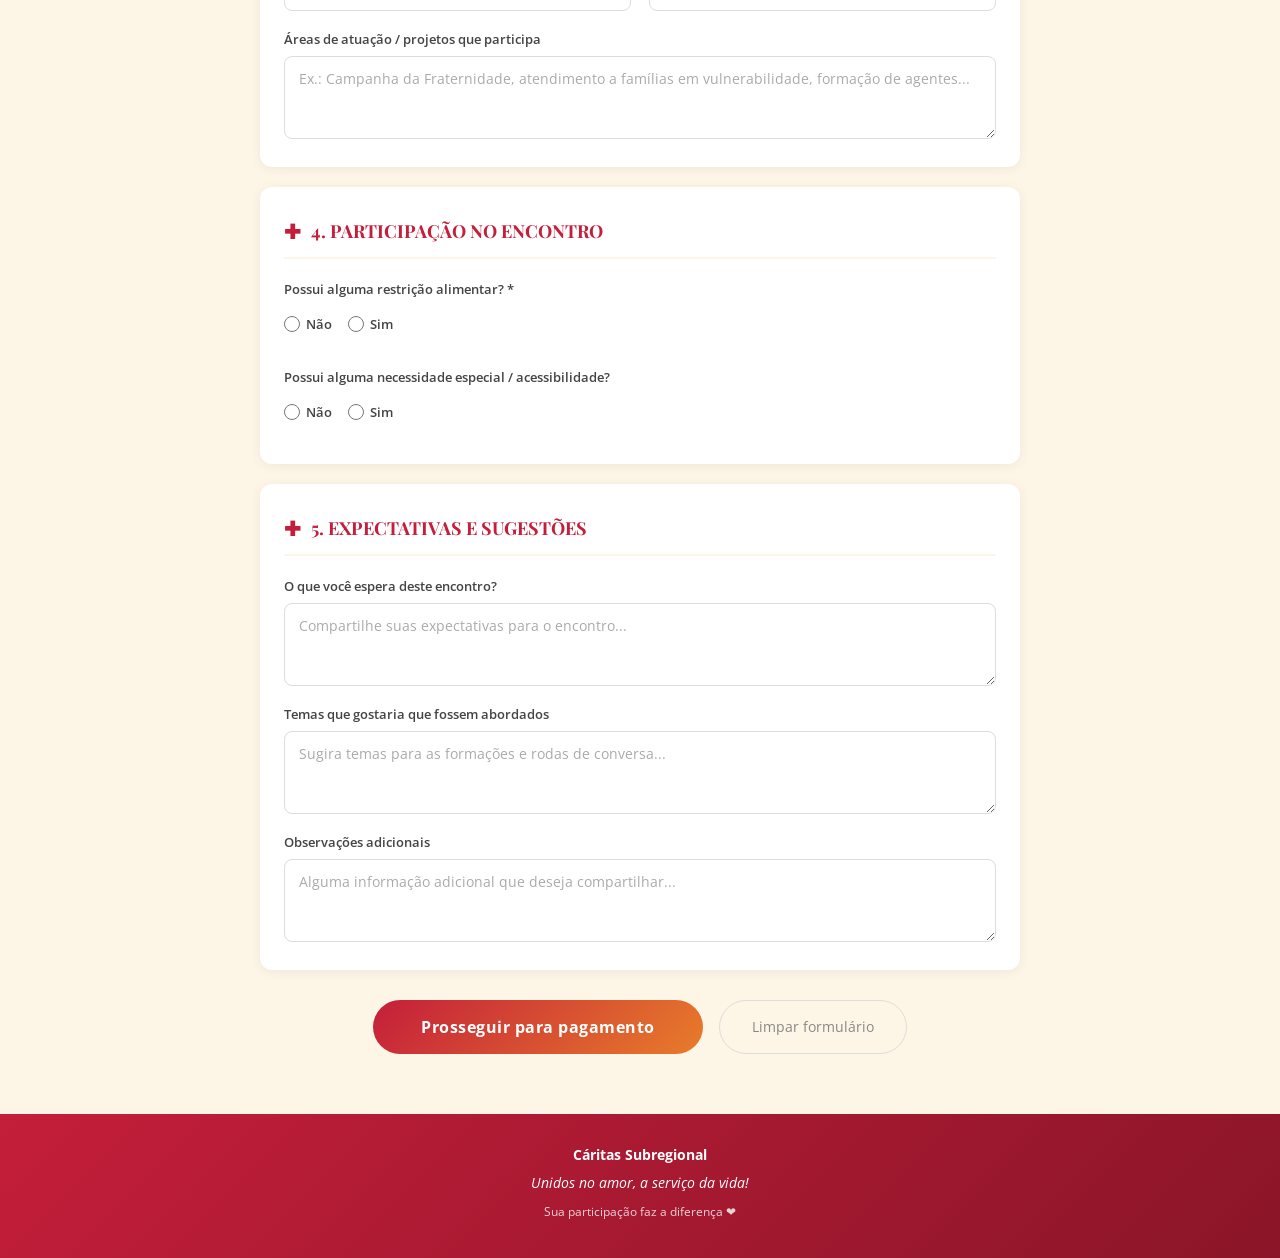
==== commit 98d75676: "Add files via upload" ====
--- a/index.html
+++ b/index.html
@@ -45,7 +45,7 @@
                 <input type="tel" id="consultaTelefone" placeholder="Telefone (00) 00000-0000" class="consulta-input">
                 <button type="button" class="btn-consulta" onclick="consultarInscricao()">Buscar inscri&#231;&#227;o</button>
             </div>
-            <p class="consulta-erro" id="consultaErro" style="display: none;">Inscri&#231;&#227;o n&#227;o encontrada. Verifique os dados ou fa&#231;a sua inscri&#231;&#227;o abaixo.</p>
+            <p class="consulta-erro" id="consultaErro" style="display: none;"></p>
             <p class="consulta-loading" id="consultaLoading" style="display: none;">Buscando...</p>
         </div>
 
--- a/style.css
+++ b/style.css
@@ -1,5 +1,5 @@
 /* ============================================================
-   CARITAS SUBREGIONAL - 1º Encontro
+   CARITAS SUBREGIONAL - 1o Encontro
    Cores: Vermelho (#C41E3A), Laranja (#E87C2A), Bege (#FDF5E6)
    ============================================================ */
 
@@ -16,9 +16,7 @@
     line-height: 1.6;
 }
 
-/* ============================================================
-   HEADER
-   ============================================================ */
+/* HEADER */
 .header {
     background: linear-gradient(135deg, #C41E3A 0%, #E87C2A 50%, #C41E3A 100%);
     padding: 50px 20px 40px;
@@ -27,22 +25,6 @@
     overflow: hidden;
 }
 
-.header::before {
-    content: '';
-    position: absolute;
-    top: -50%;
-    left: -50%;
-    width: 200%;
-    height: 200%;
-    background: radial-gradient(circle, rgba(255,255,255,0.05) 0%, transparent 70%);
-    animation: pulse 4s ease-in-out infinite;
-}
-
-@keyframes pulse {
-    0%, 100% { transform: scale(1); }
-    50% { transform: scale(1.05); }
-}
-
 .header-content {
     position: relative;
     z-index: 1;
@@ -111,10 +93,7 @@
     min-width: 160px;
 }
 
-.badge-icon {
-    font-size: 24px;
-    color: #C41E3A;
-}
+.badge-icon { font-size: 24px; color: #C41E3A; }
 
 .badge-text {
     font-size: 11px;
@@ -123,23 +102,16 @@
     line-height: 1.4;
 }
 
-.badge-text strong {
-    color: #C41E3A;
-    font-size: 13px;
-}
-
-/* ============================================================
-   CONTAINER
-   ============================================================ */
+.badge-text strong { color: #C41E3A; font-size: 13px; }
+
+/* CONTAINER */
 .container {
     max-width: 800px;
     margin: 0 auto;
     padding: 30px 20px 60px;
 }
 
-/* ============================================================
-   CONSULTA INSCRICAO
-   ============================================================ */
+/* CONSULTA INSCRICAO */
 .consulta-box {
     background: #fff;
     border-radius: 12px;
@@ -158,11 +130,7 @@
     font-weight: 600;
 }
 
-.consulta-texto {
-    font-size: 13px;
-    color: #666;
-    margin-bottom: 12px;
-}
+.consulta-texto { font-size: 13px; color: #666; margin-bottom: 12px; }
 
 .consulta-form {
     display: flex;
@@ -207,21 +175,10 @@
     box-shadow: 0 2px 8px rgba(0,0,0,0.15);
 }
 
-.consulta-erro {
-    color: #dc3545;
-    font-size: 13px;
-    margin-top: 10px;
-}
-
-.consulta-loading {
-    color: #E87C2A;
-    font-size: 13px;
-    margin-top: 10px;
-}
-
-/* ============================================================
-   COMUNICADO
-   ============================================================ */
+.consulta-erro { color: #dc3545; font-size: 13px; margin-top: 10px; }
+.consulta-loading { color: #E87C2A; font-size: 13px; margin-top: 10px; }
+
+/* COMUNICADO */
 .comunicado {
     background: #fff;
     border-radius: 12px;
@@ -240,17 +197,7 @@
     margin-bottom: 8px;
 }
 
-.comunicado-texto {
-    font-size: 15px;
-    color: #555;
-    margin-bottom: 8px;
-}
-
-.comunicado-slogan {
-    font-size: 16px;
-    color: #E87C2A;
-    font-weight: 600;
-}
+.comunicado-texto { font-size: 15px; color: #555; margin-bottom: 8px; }
 
 .comunicado-taxa {
     font-size: 15px;
@@ -262,9 +209,9 @@
     display: inline-block;
 }
 
-/* ============================================================
-   FORM SECTIONS
-   ============================================================ */
+.comunicado-slogan { font-size: 16px; color: #E87C2A; font-weight: 600; }
+
+/* FORM SECTIONS */
 .form-section {
     background: #fff;
     border-radius: 12px;
@@ -285,10 +232,7 @@
     gap: 10px;
 }
 
-.section-icon {
-    color: #C41E3A;
-    font-size: 20px;
-}
+.section-icon { color: #C41E3A; font-size: 20px; }
 
 .form-grid {
     display: grid;
@@ -296,14 +240,8 @@
     gap: 18px;
 }
 
-.form-group {
-    display: flex;
-    flex-direction: column;
-}
-
-.form-group.full-width {
-    grid-column: 1 / -1;
-}
+.form-group { display: flex; flex-direction: column; }
+.form-group.full-width { grid-column: 1 / -1; }
 
 .form-group label {
     font-size: 13px;
@@ -333,28 +271,13 @@
 }
 
 .form-group input::placeholder,
-.form-group textarea::placeholder {
-    color: #aaa;
-}
-
-.form-group small {
-    font-size: 11px;
-    color: #888;
-    margin-top: 4px;
-}
-
-.form-group textarea {
-    resize: vertical;
-    min-height: 80px;
-}
-
-/* Radio & Checkbox */
-.radio-group {
-    display: flex;
-    flex-wrap: wrap;
-    gap: 16px;
-    padding: 8px 0;
-}
+.form-group textarea::placeholder { color: #aaa; }
+
+.form-group small { font-size: 11px; color: #888; margin-top: 4px; }
+.form-group textarea { resize: vertical; min-height: 80px; }
+
+/* Radio */
+.radio-group { display: flex; flex-wrap: wrap; gap: 16px; padding: 8px 0; }
 
 .radio-label {
     display: flex;
@@ -371,9 +294,7 @@
     height: 16px;
 }
 
-/* ============================================================
-   BUTTONS
-   ============================================================ */
+/* BUTTONS */
 .form-actions {
     display: flex;
     gap: 16px;
@@ -399,10 +320,6 @@
 .btn-submit:hover {
     transform: translateY(-2px);
     box-shadow: 0 6px 20px rgba(196, 30, 58, 0.3);
-}
-
-.btn-submit:active {
-    transform: translateY(0);
 }
 
 .btn-reset {
@@ -417,18 +334,10 @@
     transition: background 0.2s, color 0.2s;
 }
 
-.btn-reset:hover {
-    background: #f5f5f5;
-    color: #555;
-}
-
-/* ============================================================
-   SUCCESS MESSAGE
-   ============================================================ */
-.success-message {
-    text-align: center;
-    padding: 60px 20px;
-}
+.btn-reset:hover { background: #f5f5f5; color: #555; }
+
+/* SUCCESS MESSAGE */
+.success-message { text-align: center; padding: 60px 20px; }
 
 .success-icon {
     width: 80px;
@@ -450,11 +359,7 @@
     margin-bottom: 12px;
 }
 
-.success-message p {
-    font-size: 15px;
-    color: #555;
-    line-height: 1.7;
-}
+.success-message p { font-size: 15px; color: #555; line-height: 1.7; }
 
 /* Pagamento */
 .pagamento-box {
@@ -466,17 +371,8 @@
     text-align: center;
 }
 
-.pagamento-box h4 {
-    font-size: 20px;
-    color: #C41E3A;
-    margin-bottom: 8px;
-}
-
-.pagamento-box p {
-    font-size: 14px;
-    color: #555;
-    margin-bottom: 16px;
-}
+.pagamento-box h4 { font-size: 20px; color: #C41E3A; margin-bottom: 8px; }
+.pagamento-box p { font-size: 14px; color: #555; margin-bottom: 16px; }
 
 .btn-pagamento {
     display: inline-block;
@@ -522,16 +418,8 @@
     text-align: center;
 }
 
-.inscricao-resumo p {
-    font-size: 14px;
-    color: #555;
-    margin-bottom: 6px;
-    line-height: 1.5;
-}
-
-.inscricao-resumo p strong {
-    color: #333;
-}
+.inscricao-resumo p { font-size: 14px; color: #555; margin-bottom: 6px; line-height: 1.5; }
+.inscricao-resumo p strong { color: #333; }
 
 /* Status pagamento */
 .status-pago {
@@ -560,19 +448,12 @@
     margin: 16px 0;
 }
 
-.status-icon {
-    font-size: 20px;
-}
-
-/* ============================================================
-   LOADING
-   ============================================================ */
+.status-icon { font-size: 20px; }
+
+/* LOADING */
 .loading-overlay {
     position: fixed;
-    top: 0;
-    left: 0;
-    right: 0;
-    bottom: 0;
+    top: 0; left: 0; right: 0; bottom: 0;
     background: rgba(0,0,0,0.5);
     display: flex;
     flex-direction: column;
@@ -591,19 +472,11 @@
     margin-bottom: 16px;
 }
 
-@keyframes spin {
-    to { transform: rotate(360deg); }
-}
-
-.loading-overlay p {
-    color: #fff;
-    font-size: 16px;
-    font-weight: 500;
-}
-
-/* ============================================================
-   FOOTER
-   ============================================================ */
+@keyframes spin { to { transform: rotate(360deg); } }
+
+.loading-overlay p { color: #fff; font-size: 16px; font-weight: 500; }
+
+/* FOOTER */
 .footer {
     background: linear-gradient(135deg, #C41E3A, #8B1528);
     color: #fff;
@@ -611,76 +484,27 @@
     padding: 30px 20px;
 }
 
-.footer p {
-    margin-bottom: 6px;
-    font-size: 14px;
-}
-
-.footer .footer-small {
-    font-size: 12px;
-    opacity: 0.8;
-    margin-top: 8px;
-}
-
-/* ============================================================
-   RESPONSIVE
-   ============================================================ */
+.footer p { margin-bottom: 6px; font-size: 14px; }
+.footer .footer-small { font-size: 12px; opacity: 0.8; margin-top: 8px; }
+
+/* RESPONSIVE */
 @media (max-width: 768px) {
-    .header {
-        padding: 35px 16px 30px;
-    }
-
-    .header-title {
-        font-size: 24px;
-    }
-
-    .header-title .highlight {
-        font-size: 36px;
-    }
-
-    .header-badges {
-        flex-direction: column;
-        align-items: center;
-    }
-
-    .badge-item {
-        min-width: 220px;
-    }
-
-    .form-grid {
-        grid-template-columns: 1fr;
-    }
-
-    .form-section {
-        padding: 20px 16px;
-    }
-
-    .form-actions {
-        flex-direction: column;
-        align-items: center;
-    }
-
-    .btn-submit,
-    .btn-reset {
-        width: 100%;
-        max-width: 300px;
-    }
+    .header { padding: 35px 16px 30px; }
+    .header-title { font-size: 24px; }
+    .header-title .highlight { font-size: 36px; }
+    .header-badges { flex-direction: column; align-items: center; }
+    .badge-item { min-width: 220px; }
+    .form-grid { grid-template-columns: 1fr; }
+    .form-section { padding: 20px 16px; }
+    .form-actions { flex-direction: column; align-items: center; }
+    .btn-submit, .btn-reset { width: 100%; max-width: 300px; }
+    .consulta-form { flex-direction: column; }
+    .consulta-input { max-width: 100%; min-width: 100%; }
 }
 
 @media (max-width: 480px) {
-    .header-title {
-        font-size: 20px;
-    }
-
-    .header-title .highlight {
-        font-size: 30px;
-    }
-
-    .header-subtitle {
-        font-size: 13px;
-    }
-
-    .comunicado-titulo {
-        font-size: 20px;
-    }
-}
+    .header-title { font-size: 20px; }
+    .header-title .highlight { font-size: 30px; }
+    .header-subtitle { font-size: 13px; }
+    .comunicado-titulo { font-size: 20px; }
+}
